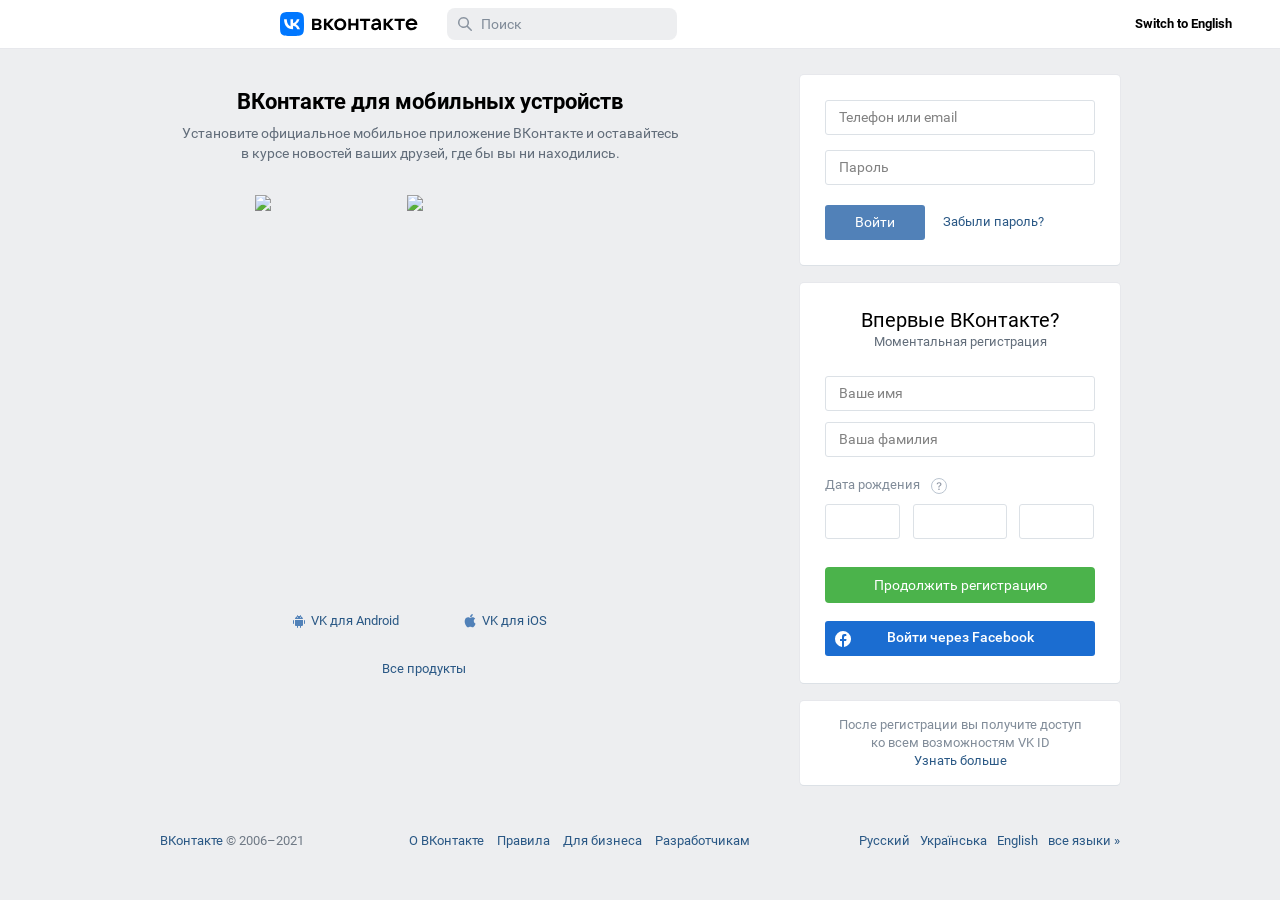
==== index.html @ 4cfe0590 "Add files via upload" ====
<!DOCTYPE html>
<!-- saved from url=(0015)https://vk.com/ -->
<html lang="ru" dir="ltr" class="sl pc rb me mb" style="--scroll-fixed-width:1523px; --layout-width:960px;" m_init="2270459202111240637"><head class="push_notifier_supported"><meta http-equiv="Content-Type" content="text/html; charset=windows-1251">
<meta http-equiv="X-UA-Compatible" content="IE=edge">
<link rel="shortcut icon" href="[data-uri]">




<meta http-equiv="origin-trial" content="AiymFI85w2/[base64]"><meta name="description" content="��������� � ������������� �������� ��� ������� � ������ ������ � ��������������, ������� ��������� ���������� ������� ��������� �������. �� �����, ����� ������, ������������, �������������, ������ � ������� ������ ���������� � ��������.">

<title>����� ���������� | ���������</title>

<noscript><meta http-equiv="refresh" content="0; URL=/badbrowser.php"></noscript>
<script src="./index_files/sdk.js" async="" crossorigin="anonymous"></script><script type="text/javascript" async="" src="./index_files/code.js"></script><script id="facebook-jssdk" src="./index_files/sdk(1).js"></script><script nomodule="">/*nomodule*/(function(){"use strict";function t(){var t=new XMLHttpRequest;t.open("GET","/badbrowser_stat.php?act=nomodule"),t.send()}return t})()({});</script>

<link type="text/css" rel="stylesheet" href="./index_files/common.68e3a355afa0dcecb864.css"><link type="text/css" rel="stylesheet" href="./index_files/base.7ae0afca5fe64dce036f.css"><link type="text/css" rel="stylesheet" href="./index_files/fonts_utf.dcddcf74e9becaf99886.css"><link type="text/css" rel="stylesheet" href="./index_files/fonts_cnt.6fd747edcb66189fd865.css">

<script type="text/javascript">


(function() {
var alertCont;
function trackOldBrowserEvent(event) {
  var xhr = new XMLHttpRequest();
  xhr.open('GET', '/badbrowser_stat.php?act=track&event=' + event);
  xhr.send();
}
function exposeGlobals() {
  window.hideOldBrowser = function() {
    alertCont.remove();
    var date = new Date();
    date.setTime(date.getTime() + (7 * 24 * 60 * 60 * 1000));
    var expiresDate = date.toGMTString();
    var domain = window.locDomain;
    document.cookie = 'remixoldbshown=1; expires=' + expiresDate + '; path=/' + (domain ? '; domain=.' + domain : '') + ';secure';
    trackOldBrowserEvent('hideAlert_atom');
  }
}
function checkOldBrowser() {
  if(!document.body) {
    setTimeout(checkOldBrowser, 100);
    return;
  }
  try {
    if ((false || !('noModule' in HTMLScriptElement.prototype)) && !false) {
      exposeGlobals();
      var alert = '<div class="OldBrowser__container OldBrowser__container--atom" style="width:960px;">  ��� ������� �������. ���������� <a href="https://vk.com/away.php?to=https%3A%2F%2F1l-go.mail.ru%2Fr%2Fadid%2F3245029_2013344%2Fpid%2F102819%2Fpof%2F1%2Ff%2F3%2F%3F_1larg_sub%3D505016%26utm_source%3Dvk%26utm_medium%3Dbanner%26utm_campaign%3DExpVKGameLine_all_all_all_standart%26utm_content%3Datom%26rfr%3D505016&badbrowser=atom&badbrowser_meta=_badbrowser_alert" target="_blank">������� Atom</a>, ����� ������ ��������� ���� ������� � ����������. <a href="https://vk.com/away.php?to=https%3A%2F%2F1l-go.mail.ru%2Fr%2Fadid%2F3245029_2013344%2Fpid%2F102819%2Fpof%2F1%2Ff%2F3%2F%3F_1larg_sub%3D505016%26utm_source%3Dvk%26utm_medium%3Dbanner%26utm_campaign%3DExpVKGameLine_all_all_all_standart%26utm_content%3Datom%26rfr%3D505016&badbrowser=atom&badbrowser_meta=_badbrowser_alert" target="_blank">���������</a>  <span class="OldBrowser__close" aria-label="�������" role="button" onclick="hideOldBrowser();"></span></div>';
      alertCont = document.createElement('div');
      alertCont.className = 'OldBrowser';
      alertCont.id = 'old_browser_wrap';
      alertCont.innerHTML = alert;
      document.body.appendChild(alertCont);
      trackOldBrowserEvent('showAlert_atom');
    }
  } catch(e) {}
}
setTimeout(checkOldBrowser, 0);
})();
var vk = {
  ads_rotate_interval: 120000,
  al: parseInt('3') || 4,
  id: 0,
  sex: 0,
  intnat: '' ? true : false,
  host: 'vk.com',
  loginDomain: 'https://login.vk.com/',
  lang: 0,
  statsMeta: {"platform":"web2","st":false,"time":1637834673,"hash":"ptRPfOdtiSvkbzztDzBRdMFPCHLZ7L2d7wLO9Qud4E4"},
  loaderNavSection: '',
  rtl: parseInt('') || 0,
  version: 6112331,
  stDomains: 0,
  stDomain: 'https://st.vk.com',
  navPostfix: "",
  wsTransport: 'https://stats.vk-portal.net',
  stExcludedMasks: ["loader_nav","lang","sw\/"],
  zero: false,
  contlen: 17779,
  loginscheme: 'https',
  ip_h: 'a8245ac35945662217',
  navPrefix: '/',
  dt: parseInt('0') || 0,
  fs: parseInt('13') || 13,
  ts: 1637834673,
  tz: 10800,
  pd: 0,
  vcost: 7,
  time: [2021, 11, 25, 13, 4, 33],
  sampleUser: -1, spentLastSendTS: new Date().getTime(),
  a11y: 0,
  statusExportHash: '',
  audioAdsConfig: {"_":"_"},
  longViewTestGroup: "every_view",
  cma: 1,
  lpConfig: {
    enabled: 0,
    key: '',
    ts: 0,
    url: '',
    lpstat: 0,
    sseUrl: 'https://papi.vk.com/pushsse/ruim'
  },

  pr_tpl: "<div class=\"pr %cls%\" id=\"%id%\"><div class=\"pr_bt\"><\/div><div class=\"pr_bt\"><\/div><div class=\"pr_bt\"><\/div><\/div>",
  push_hash: '345e40329fbc1d1702',

  audioInlinePlayerTpl: "<div class=\"audio_inline_player _audio_inline_player no_select\">\n  <div class=\"audio_inline_player_right\">\n    <div class=\"audio_inline_player_volume\"><\/div>\n  <\/div>\n  <div class=\"audio_inline_player_left\">\n    <div class=\"audio_inline_player_progress\"><\/div>\n  <\/div>\n<\/div>",

  pe: {"vk_apps_svg_qr":1,"upload.send_upload_stat":1,"push_notifier":1,"notify_new_events_box":1,"mini_apps_web_add_to_favorites":1,"mini_apps_web_add_to_menu":1,"mini_apps_m_web_new_stub_page":1,"cookie_class_samesite":1,"cookie_secure_default_true":1,"stickers_bot_link":1,"apps_fortune_wheel":1,"widgets_xdm_same_origin":1,"stickers_money_transfer_suggestions":1,"web2_story_box_enabled":1,"navigation_timespent":1,"market_item_recommendations_view_log":1,"market_item_others_view_log":1,"web_stats_transport_story_view":1,"registration_item_stat":1,"mvk_lazy_static_reload":1,"mute_mvk_err_peaks":1,"notifications_view_new":1,"ads_market_autopromotion_bookmarks_stats":1,"print_stickers_updated":1,"mini_apps_web_call_api_form_data":1,"web_new_photo_editor":1,"web_new_photo_editor_crop":1,"web_photo_editor_hide_entrypoint":1,"web_stats_try_send":1,"update_private_snippets_by_queue":1,"stickers_catalog_reload_after_buy":1,"web_stats_send_on_events_limit":1,"batchify_web_stats":1,"sentry_js_sanitize_frames":1,"sentry_js_server_errors_integration":1,"sentry_js_handled_errors_integration":1,"sentry_js_known_issues_mvk_integration":1,"mvk_fallback_css":1,"sentry_js_known_issues_web_integration":1,"sentry_js_web_timeouts_forwarding":1,"stickers_web_new_ui":1,"ads_new_reports_web_tgb":1,"ads_autopromotion_web_cashback":1,"ads_autopromotion_web_geo":1,"recognize_mock_turn_off":1,"photo_recognition_web":1,"aliexpress_app_links_with_partner_links":1,"ads_new_reports_web_histories":1,"ads_new_reports_mvk_histories":1,"audio_unauth_preview":1,"audio_unauth_preview_box":1,"ads_easy_promote_goods_new_create_api":1,"unauthorized_media_layer_box":1,"messenger_web_themes_easter_egg":1,"mail_history_unread_counter_observer":1,"pinned_conversations":1,"messenger_empty_pinned_support":1,"force_act_in_get_params":1,"vk_mini_apps_new_web_snippet":1,"market_suggest_search_queries":1,"mail_longpoll_unread_counter":1,"faq_clean_up_extra_spaces":1,"nospam_use_new_conditions_editor":1,"inline_attaches_icons":1,"mvk_quick_search_canceled_requests":1,"apps_games_catalog_my_games_cloud":1,"mvk_new_avatar_crop":1,"mail_new_conversation_stickers_hint":1,"apps_vk_pay_id_new_for_market_payments":1,"test_folder_masks":1,"simplified_start_conversation":1,"mt_log_disable":1,"microlandings_marketing_blocks":1,"js_errors_no_write_uncaught_errors":1,"fav_dialog_with_yourself":1,"vk_bridge_support_vkwebappshownativeads":1,"market_orders_carts":1,"market_albums_version_2":1,"market_albums_version_2_dnd":1,"mail_business_notify":1,"messages_new_empty_dialog_screen":1,"me_new_ads_module_detect":1,"similar_groups_after_unsubscribe":1,"video_search_live_filter":1,"market_albums_autopromotion_modal":1,"market_related_items":1,"empty_tab_history_check":1,"new_logo_2021":1,"birthday_logo_2021":1,"mvk_redirect_to_app_without_target_url":1},
  ex: [],
  countryISO: 'RU',
  apiConfigDomains: {
    domain: 'vk.com',
    apiDomain: 'api.vk.com',
    loginDomain: 'login.vk.com',
    connectDomain: 'id.vk.com',
  },
  messenger: {
    topMessengerResetTimeout: 1500
  },

  isCallsDevEnv: '' ? true : false,
};;vk.rv="109421";;if (!window.constants) { window.constants = {Groups: {
  GROUPS_ADMIN_LEVEL_USER: 0,
  GROUPS_ADMIN_LEVEL_MODERATOR: 1,
  GROUPS_ADMIN_LEVEL_EDITOR: 2,
  GROUPS_ADMIN_LEVEL_ADMINISTRATOR: 3,
  GROUPS_ADMIN_LEVEL_HOST: 4,
  GROUPS_ADMIN_LEVEL_EVENT_CREATOR: 5,
  GROUPS_ADMIN_LEVEL_CREATOR: 6,
  GROUPS_ADMIN_PSEUDO_LEVEL_ADVERTISER: 100
}}; };

window.locDomain = vk.host.match(/[a-zA-Z]+\.[a-zA-Z]+\.?$/)[0];
var _ua = navigator.userAgent.toLowerCase();
if (/opera/i.test(_ua) || !/msie 6/i.test(_ua) || document.domain != locDomain) document.domain = locDomain;
var ___htest = (location.toString().match(/#(.*)/) || {})[1] || '', ___to;
___htest = ___htest.split('#').pop();
if (vk.al != 1 && ___htest.length && ___htest.substr(0, 1) == vk.navPrefix) {
  if (vk.al != 3 || vk.navPrefix != '!') {
    ___to = ___htest.replace(/^(\/|!)/, '');
    if (___to.match(/^([^\?]*\.php|login|mobile|away)([^a-z0-9\.]|$)/)) ___to = '';
    location.replace(location.protocol + '//' + location.host + '/' + ___to);
  }
}

var StaticFiles = {
  'dist/web/common_web.js' : {v: '272'},
  'al/common.68e3a355afa0dcecb864.css':{v:''},'common.css':{v:1},'al/base.7ae0afca5fe64dce036f.css':{v:''},'base.css':{v:1},'al/fonts_utf.dcddcf74e9becaf99886.css':{v:''},'fonts_utf.css':{v:1},'al/fonts_cnt.6fd747edcb66189fd865.css':{v:''},'fonts_cnt.css':{v:1}
  ,'dist/lottie.0d00dec83819c66cab03.js':{v:'f1dcb5ebe8af8d670f3c'},'dist/audioplayer.7f670e45ce060e65047e.js':{v:'7a0a77ab148a845ace2a'},'dist/common.7e807df56748fbcfbf6c.js':{v:'85ae884dad4bd265ce14'},'dist/web/common_web.ab445a84fbd3caa566e6.js':{v:'05e2150ad37effa72152e78da0323966'},'lang0_0.js': {v: 27297244},'al/index.4be77834f4a27cf52ca1.css':{v:''},'index.css':{v:1},'dist/web/index.21394a67faa3f19ff244.js':{v:'26d0f1a07ab7a61b2cae0ef96c7698f2'},'dist/web/index.js':{v:1},'al/login.e9cc495cb25f64e5d11d.css':{v:''},'login.css':{v:1},'dist/web/language.157da66ca35c4d06a7d8.js':{v:'49ccc6935c711c20c96a0f867e909471'},'dist/web/language.js':{v:1},'dist/web/join.5fbb77562bc1e6155a8c.js':{v:'57fe968a15eb5f0bb667beb3a079d22a'},'dist/web/join.js':{v:1},'al/join.487f4d044fd6b0dce8f8.css':{v:''},'join.css':{v:1},'ui_controls.js':{v:189},'ui_controls.2399150e4b91696217fa.css':{v:''},'ui_controls.css':{v:1},'dist/web/raven_logger.f400a3a81b87258efa67.js':{v:'eead6b61ebd6dda0bb4ed5144c23eb7d'},'dist/web/raven_logger.js':{v:1},'dist/web/sentry.0879cef1e1b154a2be25.js':{v:'b2e7fa1dd90faafa86b59f84406468ab'},'dist/web/sentry.js':{v:1},'dist/web/css_types.274f4a32a7bb50b0117b.js':{v:'85ea0284bf7291cca2bf'},'dist/web/css_types.js':{v:1},'dist/web/unauthorized.18411c4e39fc2bc14059.js':{v:'d54a21d8646d00d647ef379c11cf025a'},'dist/web/unauthorized.js':{v:1},'dist/web/jobs_devtools_notification.0c5d14cd5b700e545442.js':{v:'b358757dd704ba5ca40f69fa123162f4'},'dist/web/jobs_devtools_notification.js':{v:1},'dist/web/page_layout.c8caeba0690a3526774d.js':{v:'440c620eb46a5132ef74ac02383bbe89'},'dist/web/page_layout.js':{v:1},'dist/web/ui_common.4f017a964ca17f03c2c5.js':{v:'70365e619868345b9e4d30768b8a3d3c'},'ui_common.js':{v:1},'al/ui_common.c96c93c36117abacb3db.css':{v:''},'ui_common.css':{v:1},'dist/web/likes.761e9d195978ac36c281.js':{v:'1d195b25cc7382b0a7224e8127d29a18'},'dist/web/likes.js':{v:1}
}
var abp;
</script>

<script type="text/javascript" src="./index_files/loader_nav21596110172_0.js"></script><script type="text/javascript" src="./index_files/lottie.0d00dec83819c66cab03.js"></script><script type="text/javascript" src="./index_files/audioplayer.7f670e45ce060e65047e.js"></script><script type="text/javascript" src="./index_files/common.7e807df56748fbcfbf6c.js"></script><script type="text/javascript" src="./index_files/common_web.ab445a84fbd3caa566e6.js"></script><script type="text/javascript" src="./index_files/lang0_0.js"></script><script type="text/javascript" src="./index_files/px.js"></script><script type="text/javascript" src="./index_files/px(1).js"></script><link rel="alternate" media="only screen and (max-width: 640px)" href="https://m.vk.com/"><link rel="alternate" href="android-app://com.vkontakte.android/vkontakte/m.vk.com/"><meta name="msApplication-ID" content="C6965DD5.VK"><meta name="msApplication-PackageFamilyName" content="C6965DD5.VK_v422avzh127ra"><link type="text/css" rel="stylesheet" href="./index_files/index.4be77834f4a27cf52ca1.css"><script type="text/javascript" src="./index_files/index.21394a67faa3f19ff244.js"></script><link type="text/css" rel="stylesheet" href="./index_files/login.e9cc495cb25f64e5d11d.css"><script type="text/javascript" src="./index_files/language.157da66ca35c4d06a7d8.js"></script><script type="text/javascript" src="./index_files/join.5fbb77562bc1e6155a8c.js"></script><link type="text/css" rel="stylesheet" href="./index_files/join.487f4d044fd6b0dce8f8.css"><script type="text/javascript" src="./index_files/ui_controls.js"></script><link type="text/css" rel="stylesheet" href="./index_files/ui_controls.2399150e4b91696217fa.css"><script type="text/javascript" src="./index_files/raven_logger.f400a3a81b87258efa67.js"></script><script type="text/javascript" src="./index_files/sentry.0879cef1e1b154a2be25.js"></script><script type="text/javascript" src="./index_files/css_types.274f4a32a7bb50b0117b.js"></script><script type="text/javascript" src="./index_files/unauthorized.18411c4e39fc2bc14059.js"></script><script type="text/javascript" src="./index_files/jobs_devtools_notification.0c5d14cd5b700e545442.js"></script><script type="text/javascript" src="./index_files/page_layout.c8caeba0690a3526774d.js"></script><script type="text/javascript" src="./index_files/ui_common.4f017a964ca17f03c2c5.js"></script><link type="text/css" rel="stylesheet" href="./index_files/ui_common.c96c93c36117abacb3db.css"><script type="text/javascript" src="./index_files/likes.761e9d195978ac36c281.js"></script>


<script src="./index_files/tooltips.93626fd77c73dbb4de23.js"></script><link rel="stylesheet" type="text/css" href="./index_files/tooltips.4965154f92ff08285e0e.css"><style id="savefrom-styles" class="sf-audio">.savefrom_vk_download.sf-audio-btn{background:url([data-uri]) center no-repeat !important;opacity:0.4}</style><style>div > .sf-dl-current-photo-btn{display:none;border:1px solid #F8F8F8;width:20px;height:20px;padding:0;position:absolute;background:url([data-uri]) center no-repeat #F8F8F8;background-size:12px;top:20px;left:30px;z-index:10;cursor:pointer}div > .sf-dl-current-photo-btn.sf-style-black{border:0;background:url([data-uri]) center no-repeat #000;background-size:14px;padding:2px 4px;border-radius:2px;opacity:0.4;transition:opacity 100ms linear}div > .sf-dl-current-photo-btn:hover{background:url([data-uri]) center no-repeat #F8F8F8;background-size:12px;opacity:0.8}div > .sf-dl-current-photo-btn.sf-style-black:hover{background:url([data-uri]) center no-repeat #000;background-size:14px}div > .sf-dl-current-photo-btn:active{outline:0;box-shadow:inset 0 3px 5px rgba(0, 0, 0, 0.125)}div:hover > .sf-dl-current-photo-btn{display:block}</style><style type="text/css" data-fbcssmodules="css:fb.css.base css:fb.css.dialog css:fb.css.iframewidget css:fb.css.customer_chat_plugin_iframe">.fb_hidden{position:absolute;top:-10000px;z-index:10001}.fb_reposition{overflow:hidden;position:relative}.fb_invisible{display:none}.fb_reset{background:none;border:0;border-spacing:0;color:#000;cursor:auto;direction:ltr;font-family:"lucida grande", tahoma, verdana, arial, sans-serif;font-size:11px;font-style:normal;font-variant:normal;font-weight:normal;letter-spacing:normal;line-height:1;margin:0;overflow:visible;padding:0;text-align:left;text-decoration:none;text-indent:0;text-shadow:none;text-transform:none;visibility:visible;white-space:normal;word-spacing:normal}.fb_reset>div{overflow:hidden}@keyframes fb_transform{from{opacity:0;transform:scale(.95)}to{opacity:1;transform:scale(1)}}.fb_animate{animation:fb_transform .3s forwards}
.fb_dialog{background:rgba(82, 82, 82, .7);position:absolute;top:-10000px;z-index:10001}.fb_dialog_advanced{border-radius:8px;padding:10px}.fb_dialog_content{background:#fff;color:#373737}.fb_dialog_close_icon{background:url(https://static.xx.fbcdn.net/rsrc.php/v3/yq/r/IE9JII6Z1Ys.png) no-repeat scroll 0 0 transparent;cursor:pointer;display:block;height:15px;position:absolute;right:18px;top:17px;width:15px}.fb_dialog_mobile .fb_dialog_close_icon{left:5px;right:auto;top:5px}.fb_dialog_padding{background-color:transparent;position:absolute;width:1px;z-index:-1}.fb_dialog_close_icon:hover{background:url(https://static.xx.fbcdn.net/rsrc.php/v3/yq/r/IE9JII6Z1Ys.png) no-repeat scroll 0 -15px transparent}.fb_dialog_close_icon:active{background:url(https://static.xx.fbcdn.net/rsrc.php/v3/yq/r/IE9JII6Z1Ys.png) no-repeat scroll 0 -30px transparent}.fb_dialog_iframe{line-height:0}.fb_dialog_content .dialog_title{background:#6d84b4;border:1px solid #365899;color:#fff;font-size:14px;font-weight:bold;margin:0}.fb_dialog_content .dialog_title>span{background:url(https://static.xx.fbcdn.net/rsrc.php/v3/yd/r/Cou7n-nqK52.gif) no-repeat 5px 50%;float:left;padding:5px 0 7px 26px}body.fb_hidden{height:100%;left:0;margin:0;overflow:visible;position:absolute;top:-10000px;transform:none;width:100%}.fb_dialog.fb_dialog_mobile.loading{background:url(https://static.xx.fbcdn.net/rsrc.php/v3/ya/r/3rhSv5V8j3o.gif) white no-repeat 50% 50%;min-height:100%;min-width:100%;overflow:hidden;position:absolute;top:0;z-index:10001}.fb_dialog.fb_dialog_mobile.loading.centered{background:none;height:auto;min-height:initial;min-width:initial;width:auto}.fb_dialog.fb_dialog_mobile.loading.centered #fb_dialog_loader_spinner{width:100%}.fb_dialog.fb_dialog_mobile.loading.centered .fb_dialog_content{background:none}.loading.centered #fb_dialog_loader_close{clear:both;color:#fff;display:block;font-size:18px;padding-top:20px}#fb-root #fb_dialog_ipad_overlay{background:rgba(0, 0, 0, .4);bottom:0;left:0;min-height:100%;position:absolute;right:0;top:0;width:100%;z-index:10000}#fb-root #fb_dialog_ipad_overlay.hidden{display:none}.fb_dialog.fb_dialog_mobile.loading iframe{visibility:hidden}.fb_dialog_mobile .fb_dialog_iframe{position:sticky;top:0}.fb_dialog_content .dialog_header{background:linear-gradient(from(#738aba), to(#2c4987));border-bottom:1px solid;border-color:#043b87;box-shadow:white 0 1px 1px -1px inset;color:#fff;font:bold 14px Helvetica, sans-serif;text-overflow:ellipsis;text-shadow:rgba(0, 30, 84, .296875) 0 -1px 0;vertical-align:middle;white-space:nowrap}.fb_dialog_content .dialog_header table{height:43px;width:100%}.fb_dialog_content .dialog_header td.header_left{font-size:12px;padding-left:5px;vertical-align:middle;width:60px}.fb_dialog_content .dialog_header td.header_right{font-size:12px;padding-right:5px;vertical-align:middle;width:60px}.fb_dialog_content .touchable_button{background:linear-gradient(from(#4267B2), to(#2a4887));background-clip:padding-box;border:1px solid #29487d;border-radius:3px;display:inline-block;line-height:18px;margin-top:3px;max-width:85px;padding:4px 12px;position:relative}.fb_dialog_content .dialog_header .touchable_button input{background:none;border:none;color:#fff;font:bold 12px Helvetica, sans-serif;margin:2px -12px;padding:2px 6px 3px 6px;text-shadow:rgba(0, 30, 84, .296875) 0 -1px 0}.fb_dialog_content .dialog_header .header_center{color:#fff;font-size:16px;font-weight:bold;line-height:18px;text-align:center;vertical-align:middle}.fb_dialog_content .dialog_content{background:url(https://static.xx.fbcdn.net/rsrc.php/v3/y9/r/jKEcVPZFk-2.gif) no-repeat 50% 50%;border:1px solid #4a4a4a;border-bottom:0;border-top:0;height:150px}.fb_dialog_content .dialog_footer{background:#f5f6f7;border:1px solid #4a4a4a;border-top-color:#ccc;height:40px}#fb_dialog_loader_close{float:left}.fb_dialog.fb_dialog_mobile .fb_dialog_close_icon{visibility:hidden}#fb_dialog_loader_spinner{animation:rotateSpinner 1.2s linear infinite;background-color:transparent;background-image:url(https://static.xx.fbcdn.net/rsrc.php/v3/yD/r/t-wz8gw1xG1.png);background-position:50% 50%;background-repeat:no-repeat;height:24px;width:24px}@keyframes rotateSpinner{0%{transform:rotate(0deg)}100%{transform:rotate(360deg)}}
.fb_iframe_widget{display:inline-block;position:relative}.fb_iframe_widget span{display:inline-block;position:relative;text-align:justify}.fb_iframe_widget iframe{position:absolute}.fb_iframe_widget_fluid_desktop,.fb_iframe_widget_fluid_desktop span,.fb_iframe_widget_fluid_desktop iframe{max-width:100%}.fb_iframe_widget_fluid_desktop iframe{min-width:220px;position:relative}.fb_iframe_widget_lift{z-index:1}.fb_iframe_widget_fluid{display:inline}.fb_iframe_widget_fluid span{width:100%}
.fb_mpn_mobile_landing_page_slide_out{animation-duration:200ms;animation-name:fb_mpn_landing_page_slide_out;transition-timing-function:ease-in}.fb_mpn_mobile_landing_page_slide_out_from_left{animation-duration:200ms;animation-name:fb_mpn_landing_page_slide_out_from_left;transition-timing-function:ease-in}.fb_mpn_mobile_landing_page_slide_up{animation-duration:500ms;animation-name:fb_mpn_landing_page_slide_up;transition-timing-function:ease-in}.fb_mpn_mobile_bounce_in{animation-duration:300ms;animation-name:fb_mpn_bounce_in;transition-timing-function:ease-in}.fb_mpn_mobile_bounce_out{animation-duration:300ms;animation-name:fb_mpn_bounce_out;transition-timing-function:ease-in}.fb_mpn_mobile_bounce_out_v2{animation-duration:300ms;animation-name:fb_mpn_fade_out;transition-timing-function:ease-in}.fb_customer_chat_bounce_in_v2{animation-duration:300ms;animation-name:fb_bounce_in_v2;transition-timing-function:ease-in}.fb_customer_chat_bounce_in_from_left{animation-duration:300ms;animation-name:fb_bounce_in_from_left;transition-timing-function:ease-in}.fb_customer_chat_bounce_out_v2{animation-duration:300ms;animation-name:fb_bounce_out_v2;transition-timing-function:ease-in}.fb_customer_chat_bounce_out_from_left{animation-duration:300ms;animation-name:fb_bounce_out_from_left;transition-timing-function:ease-in}.fb_invisible_flow{display:inherit;height:0;overflow-x:hidden;width:0}@keyframes fb_mpn_landing_page_slide_out{0%{margin:0 12px;width:100% - 24px}60%{border-radius:18px}100%{border-radius:50%;margin:0 24px;width:60px}}@keyframes fb_mpn_landing_page_slide_out_from_left{0%{left:12px;width:100% - 24px}60%{border-radius:18px}100%{border-radius:50%;left:12px;width:60px}}@keyframes fb_mpn_landing_page_slide_up{0%{bottom:0;opacity:0}100%{bottom:24px;opacity:1}}@keyframes fb_mpn_bounce_in{0%{opacity:.5;top:100%}100%{opacity:1;top:0}}@keyframes fb_mpn_fade_out{0%{bottom:30px;opacity:1}100%{bottom:0;opacity:0}}@keyframes fb_mpn_bounce_out{0%{opacity:1;top:0}100%{opacity:.5;top:100%}}@keyframes fb_bounce_in_v2{0%{opacity:0;transform:scale(0, 0);transform-origin:bottom right}50%{transform:scale(1.03, 1.03);transform-origin:bottom right}100%{opacity:1;transform:scale(1, 1);transform-origin:bottom right}}@keyframes fb_bounce_in_from_left{0%{opacity:0;transform:scale(0, 0);transform-origin:bottom left}50%{transform:scale(1.03, 1.03);transform-origin:bottom left}100%{opacity:1;transform:scale(1, 1);transform-origin:bottom left}}@keyframes fb_bounce_out_v2{0%{opacity:1;transform:scale(1, 1);transform-origin:bottom right}100%{opacity:0;transform:scale(0, 0);transform-origin:bottom right}}@keyframes fb_bounce_out_from_left{0%{opacity:1;transform:scale(1, 1);transform-origin:bottom left}100%{opacity:0;transform:scale(0, 0);transform-origin:bottom left}}@keyframes slideInFromBottom{0%{opacity:.1;transform:translateY(100%)}100%{opacity:1;transform:translateY(0)}}@keyframes slideInFromBottomDelay{0%{opacity:0;transform:translateY(100%)}97%{opacity:0;transform:translateY(100%)}100%{opacity:1;transform:translateY(0)}}</style></head><style></style><style></style><div class="cp_bg"><f><div class="cp_fg"></div><div></div></f></div><div id="cpcw"><canvas></canvas></div>

<body onresize="onBodyResize()" class="index_page anonym  new_header_design " data-useragent="yabrowser chrome">
  <div style="display: block;" id="a11y_mvk_proposal" aria-label="��������� ��� ����������� ������ ����� �������� � ��������� ������ ���������. ������� � ��������� ������" role="link" class="visually-hidden"></div>
  <div id="system_msg" class="fixed"></div>
  <div id="utils"></div>

  <div id="layer_bg" class="fixed" style="height: 750px;"></div><div id="layer_wrap" class="scroll_fix_wrap fixed layer_wrap" style="width: 1536px; height: 750px;"><div id="layer" style="width: 1523px;"></div></div>
  <div id="box_layer_bg" class="fixed" style="height: 750px;"></div><div id="box_layer_wrap" class="scroll_fix_wrap fixed" style="width: 1536px; height: 750px;"><div id="box_layer" style="width: 1523px;"><div id="box_loader"><div class="pr pr_baw pr_medium" id="box_loader_pr"><div class="pr_bt"></div><div class="pr_bt"></div><div class="pr_bt"></div></div><div class="back"></div></div></div></div>

  <div id="stl_left" style="width: 265px;"><div id="stl_bg"><nobr id="stl_text">������</nobr></div></div><div id="stl_side" style="left: 266px; width: 10.5px; top: 48px; height: 702px;"></div>

  <script type="text/javascript">window.domStarted && domStarted();</script>

  <div class="scroll_fix_wrap _page_wrap" id="page_wrap"><style>
:root {
  --layout-width: 960px;
}
</style>
<div><div class="scroll_fix" style="width: 1523px;">
  
  <div id="page_header_cont" class="page_header_cont">
    <div id="page_header_wrap" class="page_header_wrap" style="width: 1523px;">
      <a class="top_back_link" href="https://vk.com/" id="top_back_link" onclick="if (nav.go(this, event, {back: true}) === false) { showBackLink(); return false; }" style="max-width: 1488px;"></a>
      <header id="page_header" class="p_head p_head_l0">
        
        <ul id="top_nav" class="HeaderNav">
  <li class="HeaderNav__item HeaderNav__item--logo">
    <a class="TopHomeLink" href="https://vk.com/" aria-label="�� �������" accesskey="1">
      <svg width="138" height="24" fill="none" xmlns="http://www.w3.org/2000/svg"><path d="M41.72 14.89c0 1.82-1.7 3.14-4.09 3.14h-5.59V6.73h5.4c2.33 0 3.96 1.25 3.96 3 0 1.2-.62 1.96-1.57 2.4a2.93 2.93 0 011.89 2.76zm-7.23-6.1v2.46h2.9c.87 0 1.44-.5 1.44-1.2 0-.69-.63-1.25-1.45-1.25H34.5zm3.14 7.17c.95 0 1.64-.57 1.64-1.38s-.63-1.39-1.64-1.39H34.5v2.77h3.14zm13.32 2l-3.9-4.45h-.62v4.46h-2.51V6.72h2.5v4.34h.64l3.77-4.34h2.95l-4.71 5.4 5.15 5.85h-3.27zm3.27-5.58c0-3.4 2.51-5.85 6.03-5.85 3.52 0 6.03 2.45 6.03 5.85s-2.51 5.84-6.03 5.84c-3.52 0-6.03-2.45-6.03-5.84zm9.42 0c0-2.14-1.38-3.58-3.39-3.58-2 0-3.4 1.44-3.4 3.58s1.4 3.58 3.4 3.58 3.4-1.45 3.4-3.58zM75.9 6.72h2.52v11.25H75.9v-4.52h-5.03v4.52h-2.51V6.72h2.51v4.46h5.03V6.72zm7.92 11.25V8.98h-3.9V6.72h10.25v2.26h-3.9v8.99h-2.45zm17.15-6.28v6.28h-1.82l-.5-1.76a4.14 4.14 0 01-3.58 2.01c-2.26 0-3.9-1.5-3.9-3.58s1.64-3.52 4.97-3.52h2.45c-.13-1.44-.88-2.45-2.27-2.45A2.5 2.5 0 0094.05 10l-2.26-.38c.57-1.95 2.51-3.08 4.65-3.08 2.76 0 4.52 1.89 4.52 5.16zm-2.45 1.38H96.2c-1.89 0-2.52.63-2.52 1.44 0 .95.76 1.57 2.01 1.57 1.64 0 2.83-1.19 2.83-3.01zm12.13 4.9l-3.9-4.46h-.62v4.46h-2.52V6.72h2.51v4.34h.63l3.77-4.34h2.96l-4.72 5.4 5.16 5.85h-3.27zm7.79 0V8.98h-3.9V6.72h10.25v2.26h-3.9v8.99h-2.45zm18.91-4.9h-9.05c.26 1.76 1.51 2.89 3.4 2.89a3.4 3.4 0 002.89-1.38l2.32.37c-.82 2.14-3.02 3.27-5.4 3.27-3.4 0-5.85-2.45-5.85-5.84s2.45-5.85 5.85-5.85c3.39 0 5.84 2.45 5.84 5.72.06.32 0 .57 0 .82zm-8.86-1.95h6.22a3.24 3.24 0 00-3.14-2.39c-1.5-.06-2.7.95-3.08 2.4z" fill="currentColor"></path><path d="M0 11.52c0-5.43 0-8.15 1.69-9.83C3.37 0 6.09 0 11.52 0h.96c5.43 0 8.15 0 9.83 1.69C24 3.37 24 6.09 24 11.52v.96c0 5.43 0 8.15-1.69 9.83C20.63 24 17.91 24 12.48 24h-.96c-5.43 0-8.15 0-9.83-1.69C0 20.63 0 17.91 0 12.48v-.96z" fill="#07F"></path><path d="M12.77 17.29c-5.47 0-8.59-3.75-8.72-9.99h2.74c.09 4.58 2.11 6.52 3.71 6.92V7.3h2.58v3.95c1.58-.17 3.24-1.97 3.8-3.95h2.58a7.62 7.62 0 01-3.51 4.98 7.9 7.9 0 014.11 5.01h-2.84a4.94 4.94 0 00-4.14-3.57v3.57h-.31z" fill="#fff"></path></svg>
    </a>
    <a href="https://vk.com/video" class="VKVideoLogo" aria-label="�� ������� VK �����" accesskey="1"><svg fill="none" height="24" width="110" xmlns="http://www.w3.org/2000/svg"><clippath id="logo_vk_video_color_with_text_24h__a"><path d="M30 0h80v22.33H30z"></path></clippath><path clip-rule="evenodd" d="M24 12.5c0 5.42 0 8.13-1.68 9.82C20.63 24 17.92 24 12.5 24h-1c-5.42 0-8.13 0-9.82-1.68C0 20.63 0 17.92 0 12.5v-1c0-5.42 0-8.13 1.68-9.82C3.37 0 6.08 0 11.5 0h1c5.42 0 8.13 0 9.82 1.68C24 3.37 24 6.08 24 11.5z" fill="#07f" fill-rule="evenodd"></path><path d="M9.93 0c4.4.02 6.74.17 8.25 1.68 1.68 1.69 1.68 4.4 1.68 9.82v1c0 5.42 0 8.13-1.68 9.82-1.51 1.5-3.86 1.66-8.25 1.68-4.39-.02-6.73-.17-8.25-1.68C0 20.63 0 17.92 0 12.5v-1c0-5.42 0-8.13 1.68-9.82C3.2.17 5.54.02 9.93 0z" fill="#ff2b42"></path><path clip-rule="evenodd" d="M8.04 8.32a.51.51 0 00-.7.39 16.96 16.96 0 00-.3 3.26c0 1.14.1 2.25.32 3.32a.51.51 0 00.7.4 16.42 16.42 0 005.42-3.3.53.53 0 000-.78 16.42 16.42 0 00-5.44-3.3zM4.9 8.23a3 3 0 013.97-2.25 18.9 18.9 0 016.27 3.79 3 3 0 010 4.46 18.9 18.9 0 01-6.25 3.78 3 3 0 01-3.97-2.23 19.44 19.44 0 01-.38-3.81c0-1.28.13-2.53.36-3.74z" fill="#fff" fill-rule="evenodd"></path><g clip-path="url(#logo_vk_video_color_with_text_24h__a)" fill="currentColor"><path d="M34.26 18.06h3L41.64 6h-2.18l-3.52 9.94h-.34L32.21 6H30zm18.63 0l-5.54-6.24L52.46 6h-2.53l-4.28 4.9h-.5V6H43.1v12.06h2.06v-5.17h.51l4.51 5.17zm11.77-6.2a2.66 2.66 0 001.73-2.58C66.39 7.37 64.8 6 62.47 6h-4.7v12.06h5.04c2.35 0 3.94-1.37 3.94-3.37 0-1.4-.79-2.45-2.09-2.82zM59.82 7.8h2.65c1.1 0 1.85.66 1.85 1.66 0 .97-.75 1.64-1.85 1.64h-2.65zm3 8.46h-3V12.9h3c1.07 0 1.82.69 1.82 1.68 0 1-.75 1.7-1.83 1.7zm5.8 1.8h2.79l3.32-6.6H75v6.6h1.88v-8.9H74.1l-3.31 6.6h-.28v-6.6h-1.88zm9.55 2.65h1.97v-2.65h6.4v2.65h1.96v-4.45h-1.54v-7.1h-6.52L80 13.71c-.15 1.61-.63 2.55-1.6 2.55h-.23zm3-4.45c.47-.46.68-1.25.81-2.58l.28-2.72h2.73v5.3zm17.25-2.75a4.43 4.43 0 00-4.62-4.52 4.45 4.45 0 00-4.61 4.62 4.45 4.45 0 004.62 4.62c1.84 0 3.59-.87 4.25-2.57l-1.84-.3a2.7 2.7 0 01-2.3 1.07c-1.5 0-2.5-.92-2.68-2.29h7.15c.02-.19.03-.4.03-.63zm-4.62-2.8c1.24 0 2.16.78 2.49 1.9h-4.93a2.49 2.49 0 012.45-1.9zm10.4 7.52c2.78 0 4.75-1.92 4.75-4.62S106.98 9 104.2 9c-2.79 0-4.76 1.92-4.76 4.62s1.97 4.62 4.76 4.62zm0-1.8c-1.61 0-2.7-1.14-2.7-2.82 0-1.67 1.09-2.82 2.7-2.82 1.6 0 2.7 1.15 2.7 2.82 0 1.68-1.1 2.82-2.7 2.82z"></path></g></svg></a>
  </li>
  <li class="HeaderNav__item HeaderNav__item--gap"><div id="ts_wrap" class="TopSearch" onmouseover="TopSearch.initFriendsList();">
  <form autocomplete="off">
    <input type="text" onmousedown="event.cancelBubble = true;" ontouchstart="event.cancelBubble = true;" class="TopSearch__input" id="ts_input" placeholder="�����" aria-label="�����">
  </form>
</div></li>
  <li class="HeaderNav__item HeaderNav__btns"><div id="top_audio_layer_place" class="top_audio_layer_place"></div></li>
  <li class="HeaderNav__item HeaderNav__item--player"></li>
  <li class="HeaderNav__item"><a class="top_nav_link" href="https://vk.com/" id="top_switch_lang" style="" onclick="Language.changeLang(this, 3, &#39;c5bb76869aa48dcb4c&#39;); return false;">
  Switch to English
</a><a class="top_nav_link" href="https://vk.com/join" id="top_reg_link" style="display: none" onclick="return !showBox(&#39;join.php&#39;, {act: &#39;box&#39;, from: nav.strLoc}, {}, event)">
  �����������
</a></li>
</ul>
<div id="ts_cont_wrap" class="ts_cont_wrap" ontouchstart="event.cancelBubble = true;" onmousedown="event.cancelBubble = true;"></div>
      </header>
    </div>
  </div>

  <div id="page_layout">
    <div id="side_bar" class="side_bar fl_l sticky_top_force" style="display: none; top: 0px;">
      <div id="side_bar_inner" class="side_bar_inner">
        <div id="quick_login" class="quick_login">
  <div><iframe class="upload_frame" id="quick_login_frame" name="quick_login_frame" src="./index_files/saved_resource.html"></iframe></div><form method="POST" name="login" id="quick_login_form" action="https://login.vk.com/?act=login" target="quick_login_frame">
    <input type="hidden" name="act" value="login">
    <input type="hidden" name="role" value="al_frame">
    <input type="hidden" name="expire" id="quick_expire_input" value="">
    <input type="hidden" name="to" id="quick_login_to" value="aW5kZXgucGhw">
    <input type="hidden" name="recaptcha" id="quick_recaptcha" value="">
    <input type="hidden" name="captcha_sid" id="quick_captcha_sid" value="">
    <input type="hidden" name="captcha_key" id="quick_captcha_key" value="">
    <input type="hidden" name="_origin" value="https://vk.com">
    <input type="hidden" name="ip_h" value="a8245ac35945662217">
    <input type="hidden" name="lg_h" value="">
    <input type="hidden" name="lg_domain_h" value="8b141ffdd6962383de">
    <input type="hidden" name="ul" id="quick_login_ul" value="">
    <div class="label">������� ��� email</div>
    <div class="labeled"><input type="text" name="email" class="dark" id="quick_email" value=""></div>
    <div class="label">������</div>
    <div class="labeled"><input type="password" name="pass" class="dark" id="quick_pass" onkeyup="toggle(&#39;quick_expire&#39;, !!this.value);toggle(&#39;quick_forgot&#39;, !this.value)"></div>
    <input type="submit" class="submit">
  </form>
  <button class="quick_login_button flat_button button_wide" id="quick_login_button">�����</button>
  <button class="quick_reg_button flat_button button_wide" id="quick_reg_button" style="display: none" onclick="top.showBox(&#39;join.php&#39;, {act: &#39;box&#39;, from: nav.strLoc})">�����������</button>
  <div class="clear forgot"><div class="checkbox" id="quick_expire" onclick="checkbox(this);ge(&#39;quick_expire_input&#39;).value=isChecked(this)?1:&#39;&#39;;" role="checkbox" aria-checked="false" tabindex="0">����� ���������</div><a id="quick_forgot" class="quick_forgot" href="https://vk.com/restore" target="_top">������ ������?</a></div>
</div>
      </div>
    </div>

    <div id="page_body" class="fl_r " style="width: 960px;">
      
      <div id="wrap_between"></div>
      <div id="wrap3"><div id="wrap2">
  <div id="wrap1">
    <div id="content"><div class="IndexPageContent">
<div class="IndexPageContent__content">
<div class="LoginMobilePromo clear_fix">
  <div class="login_mobile_apps">
    <div class="login_mobile_header">��������� ��� ��������� ���������</div>
    <div class="login_mobile_info">���������� ����������� ��������� ���������� ��������� � ����������� �&nbsp;����� �������� ����� ������, ��� �� �� �� ����������.</div>
    

    <div class="LoginMobilePromo__devices">
      <a class="LoginMobilePromoDevice LoginMobilePromoDevice--android" target="_blank" href="https://play.google.com/store/apps/details?id=com.vkontakte.android">
        <img class="LoginMobilePromoDevice__img" src="./index_files/CP23n993AyY.png" srcset="https://sun2.megafon-irkutsk.userapi.com/aS-mwyJ1zs_AXbaKWFwCScf5WAosUQbHpDYEbQ/CP23n993AyY.png 1x, https://sun2.megafon-irkutsk.userapi.com/j-X7xBluz9wq4Yy7Hiutsgq5mMc_1W7GSs6vXQ/QxYo5rmc81s.png 2x" alt="VK ��� Android">
        <span class="LoginMobilePromoDevice__button flat_button secondary button_light">VK ��� Android</span>
      </a>
      <a class="LoginMobilePromoDevice LoginMobilePromoDevice--ios" target="_blank" href="https://itunes.apple.com/ru/app/id564177498">
        <img class="LoginMobilePromoDevice__img" src="./index_files/hciP6yRUk08.png" srcset="https://sun1.megafon-irkutsk.userapi.com/znUVrn03HYl3Iw0O_m-N5ht2kMtmcFb8I3HBiQ/hciP6yRUk08.png 1x, https://sun1.megafon-irkutsk.userapi.com/Zbis5k3gPA0N4XemzV4DtWDVQX7cWdj8sY8gKg/SCxGN1WMcJA.png 2x" alt="VK ��� iOS">
        <span class="LoginMobilePromoDevice__button flat_button secondary button_light">VK ��� iOS</span>
      </a>
    </div>

    <a href="https://vk.com/products" class="login_all_products_button">��� ��������</a>
  </div>
  <a onclick="curBox().hide()" id="login_mobile_close" class="login_mobile_close"></a>

  <div class="login_about_mobile">
    ��� ������� � ������� ��������� ������ ����� ��������� ���������� ������ � ����� �������� �������� �����: <a target="_blank" href="https://m.vk.com/">m.vk.com</a>
  </div>
</div>
</div>
<div id="index_rcolumn" class="index_rcolumn">
  <div id="index_login" class="page_block index_login">
    <form method="post" name="login" id="index_login_form" action="login.php">
      <input type="hidden" name="act" id="act" value="login">
      <input type="hidden" name="role" value="al_frame">
      <input type="hidden" name="expire" id="index_expire_input" value="">
      <input type="hidden" name="_origin" value="https://vk.com">
      <input type="hidden" name="ip_h" value="a8245ac35945662217">
      <input type="hidden" name="lg_h" value="">
      <input type="hidden" name="lg_domain_h" value="8b141ffdd6962383de">
      <input type="text" class="big_text" name="email" id="index_email" value="" placeholder="������� ��� email">
      <input type="password" class="big_text" name="pass" id="index_pass" value="" placeholder="������" onkeyup="toggle(&#39;index_expire&#39;, !!this.value);toggle(&#39;index_forgot&#39;, !this.value)">
      <button id="index_login_button" class="index_login_button flat_button button_big_text">�����</button>
      <div class="forgot">
        <div class="checkbox" id="index_expire" onclick="checkbox(this);ge(&#39;index_expire_input&#39;).value=isChecked(this)?1:&#39;&#39;;" role="checkbox" aria-checked="false" tabindex="0">����� ���������</div>
        <a id="index_forgot" class="index_forgot" href="https://vk.com/restore" target="_top">������ ������?</a>
      </div>
    </form>
  </div>

  <div class="page_block">
    <div class="JoinForm">
  <div class="JoinForm__in">
    <div class="JoinForm__top">
      <div class="JoinForm__header">������� ���������?</div>
      <div class="JoinForm__subheader">������������ �����������</div>
      <div class="JoinForm__text"></div>
    </div>

    <div class="JoinForm__error"></div>

    <div class="JoinForm__form">
      <div class="JoinForm__textInputRow">
        <input type="text" class="JoinForm__textInput big_text" name="first_name" value="" placeholder="���� ���">
      </div>
      <div class="JoinForm__textInputRow">
        <input type="text" class="JoinForm__textInput big_text" name="last_name" value="" placeholder="���� �������">
      </div>

      <div class="JoinForm__birthdate">
        <div class="JoinForm__label">
          ���� ��������
          <span class="hint_icon" data-title="&lt;b&gt;����������� ���� ��������&lt;/b&gt; �������� ������� ����� ����� ���, � ����� ��������� ��� ��� ���������� ���������.&lt;br&gt;�� ������� ������ ��������� ��������� ����� ���� �������� � �������������� �������." onmouseover="showHint(this);"></span>
        </div>

        <div class="JoinForm__birthdateIn">
          <div class="JoinForm__birthdateDay">
            <div id="container1" class="selector_container dropdown_container big big_text limited_height" style="width: 75px;"><table cellspacing="0" cellpadding="0" class="selector_table">       <tbody><tr>         <td class="selector">           <div class="placeholder_wrap1" style="display: none;">             <div class="placeholder_wrap2">               <div class="placeholder_content" aria-hidden="true" style="color: rgb(124, 127, 130);"></div>               <div class="placeholder_cover"></div>             </div>           </div><div class="selected_items_wrap"><div class="scroll_fader_top"></div>            <span class="selected_items"></span>            <div class="scroll_fader_bottom"></div></div>            <input type="text" class="selector_input selected" readonly="true" style="width: 35px;">            <input type="hidden" name="bday" id="bday" value="0" class="resultField">            <input type="hidden" name="bday_custom" id="bday_custom" value="" class="customField">          </td><td id="dropdown1" class="selector_dropdown" role="button" aria-hidden="true" style="width: 26px;">&nbsp;</td>        </tr>     </tbody></table>    <div class="results_container">      <div class="result_list dividing_line" style="display: none; opacity: 1; width: 75px;"><ul id="list_options_container_1"></ul></div>    </div></div>
          </div>
          <div class="JoinForm__birthdateMonth">
            <div id="container2" class="selector_container dropdown_container big big_text limited_height" style="width: 94px;"><table cellspacing="0" cellpadding="0" class="selector_table">       <tbody><tr>         <td class="selector">           <div class="placeholder_wrap1" style="display: none;">             <div class="placeholder_wrap2">               <div class="placeholder_content" aria-hidden="true" style="color: rgb(124, 127, 130);"></div>               <div class="placeholder_cover"></div>             </div>           </div><div class="selected_items_wrap"><div class="scroll_fader_top"></div>            <span class="selected_items"></span>            <div class="scroll_fader_bottom"></div></div>            <input type="text" class="selector_input selected" readonly="true" style="width: 54px;">            <input type="hidden" name="bmonth" id="bmonth" value="0" class="resultField">            <input type="hidden" name="bmonth_custom" id="bmonth_custom" value="" class="customField">          </td><td id="dropdown2" class="selector_dropdown" role="button" aria-hidden="true" style="width: 26px;">&nbsp;</td>        </tr>     </tbody></table>    <div class="results_container">      <div class="result_list dividing_line" style="display: none; opacity: 1; width: 94px;"><ul id="list_options_container_2"></ul></div>    </div></div>
          </div>
          <div class="JoinForm__birthdateYear">
            <div id="container3" class="selector_container dropdown_container big big_text limited_height" style="width: 75px;"><table cellspacing="0" cellpadding="0" class="selector_table">       <tbody><tr>         <td class="selector">           <div class="placeholder_wrap1" style="display: none;">             <div class="placeholder_wrap2">               <div class="placeholder_content" aria-hidden="true" style="color: rgb(124, 127, 130);"></div>               <div class="placeholder_cover"></div>             </div>           </div><div class="selected_items_wrap"><div class="scroll_fader_top"></div>            <span class="selected_items"></span>            <div class="scroll_fader_bottom"></div></div>            <input type="text" class="selector_input selected" readonly="true" style="width: 35px;">            <input type="hidden" name="byear" id="byear" value="0" class="resultField">            <input type="hidden" name="byear_custom" id="byear_custom" value="" class="customField">          </td><td id="dropdown3" class="selector_dropdown" role="button" aria-hidden="true" style="width: 26px;">&nbsp;</td>        </tr>     </tbody></table>    <div class="results_container">      <div class="result_list dividing_line" style="display: none; opacity: 1; width: 75px;"><ul id="list_options_container_3"></ul></div>    </div></div>
          </div>
        </div>
      </div>

      <div class="JoinForm__sex  JoinForm__sex--hidden">
        <div class="JoinForm__label">��� ���</div>

        <div class="JoinForm__sexIn">
          <div class="JoinForm__sexRadio radiobtn" data-sex="1" role="radio" aria-checked="false" tabindex="0">�������</div>
          <div class="JoinForm__sexRadio radiobtn" data-sex="2" role="radio" aria-checked="false" tabindex="-1">�������</div>
        </div>
      </div>

      <button class="FlatButton FlatButton--positive FlatButton--size-l FlatButton--wide JoinForm__submitButton" type="button">
  <span class="FlatButton__in">
    
    <span class="FlatButton__content">
      ���������� �����������
    </span>
    
  </span>
</button>

      <div class="JoinForm__facebookLogin FacebookLogin FacebookLogin--noNative" style="opacity: 1; height: 55px; overflow: hidden; display: block;">
        <div class="FacebookLogin__button fb-login-button fb_iframe_widget" data-use-continue-as="true" data-width="264" data-max-rows="1" data-size="medium" data-button-type="continue_with" data-placeholder="����� ����� Facebook" login_text="" fb-xfbml-state="rendered" fb-iframe-plugin-query="app_id=128749580520227&amp;button_type=continue_with&amp;container_width=270&amp;locale=ru_RU&amp;login_text=&amp;max_rows=1&amp;sdk=joey&amp;size=medium&amp;use_continue_as=true&amp;width=264"><span style="vertical-align: bottom; width: 0px; height: 0px;"><iframe name="f80c4bed2727f8" width="264px" height="1000px" data-testid="fb:login_button Facebook Social Plugin" title="fb:login_button Facebook Social Plugin" frameborder="0" allowtransparency="true" allowfullscreen="true" scrolling="no" allow="encrypted-media" src="./index_files/login_button.html" class="" style="border: none; visibility: visible; width: 0px; height: 0px;"></iframe></span></div>
      </div>
    </div>

    
  </div>
</div>

  </div>

    <div id="vk_connect_registration_faq" class="page_block index_vk_connect_faq">
    ����� ����������� �� �������� ������ ��&nbsp;���� ������������ VK&nbsp;ID
    <br>
    <a href="https://connect.vk.com/promo" target="_blank">
      ������ ������
    </a>
  </div>
</div>
</div>
<div id="index_footer_wrap" class="footer_wrap index_footer_wrap">
  <div class="footer_nav" id="bottom_nav">
  <div class="footer_copy"><a href="https://vk.com/about">���������</a> � 2006�2021</div>
  <div class="footer_links">
    <a class="bnav_a" href="https://vk.com/about">� ���������</a>
    <a class="bnav_a" href="https://vk.com/support?act=home" style="display: none;">������</a>
    <a class="bnav_a" href="https://vk.com/terms">�������</a>
    <a class="bnav_a" href="https://vk.com/biz?utm_source=vk_inside&amp;utm_medium=authorization" target="_blank" style="">��� �������</a>
    
    <a class="bnav_a" href="https://vk.com/dev">�������������</a>
    <a class="bnav_a" href="https://vk.com/jobs" style="display: none;">��������</a>
  </div>
  <div class="footer_lang"><a class="footer_lang_link" onclick="Language.changeLang(this, 0, &#39;c5bb76869aa48dcb4c&#39;)">�������</a><a class="footer_lang_link" onclick="Language.changeLang(this, 1, &#39;c5bb76869aa48dcb4c&#39;)">���������</a><a class="footer_lang_link" onclick="Language.changeLang(this, 3, &#39;c5bb76869aa48dcb4c&#39;)">English</a><a class="footer_lang_link" onclick="if (vk.al) { showBox(&#39;lang.php&#39;, {act: &#39;lang_dialog&#39;, all: 1}, {params: {dark: true, bodyStyle: &#39;padding: 0px&#39;}, noreload: true}); } else { changeLang(1); } return false;">��� ����� �</a></div>
</div>

<div class="footer_bench clear">
  
</div>
</div></div>
  </div>
</div></div>
    </div>

    <div id="footer_wrap" class="footer_wrap fl_r" style="width: 960px;"><div class="footer_nav" id="bottom_nav">
  <div class="footer_copy"><a href="https://vk.com/about">���������</a> � 2006�2021</div>
  <div class="footer_links">
    <a class="bnav_a" href="https://vk.com/about">� ���������</a>
    <a class="bnav_a" href="https://vk.com/support?act=home" style="display: none;">������</a>
    <a class="bnav_a" href="https://vk.com/terms">�������</a>
    <a class="bnav_a" href="https://vk.com/biz?utm_source=vk_inside&amp;utm_medium=authorization" target="_blank" style="">��� �������</a>
    
    <a class="bnav_a" href="https://vk.com/dev">�������������</a>
    <a class="bnav_a" href="https://vk.com/jobs" style="display: none;">��������</a>
  </div>
  <div class="footer_lang"><a class="footer_lang_link" onclick="Language.changeLang(this, 0, &#39;c5bb76869aa48dcb4c&#39;)">�������</a><a class="footer_lang_link" onclick="Language.changeLang(this, 1, &#39;c5bb76869aa48dcb4c&#39;)">���������</a><a class="footer_lang_link" onclick="Language.changeLang(this, 3, &#39;c5bb76869aa48dcb4c&#39;)">English</a><a class="footer_lang_link" onclick="if (vk.al) { showBox(&#39;lang.php&#39;, {act: &#39;lang_dialog&#39;, all: 1}, {params: {dark: true, bodyStyle: &#39;padding: 0px&#39;}, noreload: true}); } else { changeLang(1); } return false;">��� ����� �</a></div>
</div>

<div class="footer_bench clear">
  
</div></div>

    <div class="clear"></div>
  </div>
</div></div><noscript><div style="position:absolute;left:-10000px;">
<img src="//top-fwz1.mail.ru/counter?id=2579437;js=na" style="border:0;" height="1" width="1" />
</div></noscript></div>
  <div class="progress" id="global_prg"></div>

  <script type="text/javascript">
    if (parent && parent != window && (browser.msie || browser.opera || browser.mozilla || browser.chrome || browser.safari || browser.iphone)) {
      document.getElementsByTagName('body')[0].innerHTML = '';
    } else {
      window.domReady && domReady();
      /*al_sScript*/(function(){"use strict";function e(e){var o=e.balance;updateMoney(o),window.initPageLayoutUI(),(browser.iphone||browser.ipad||browser.ipod)&&setStyle(bodyNode,{webkitTextSizeAdjust:"none"})}return e})()({"balance":0});/*al_sLeftGuestNavScript*/(function(){"use strict";function i(i){var o=i.globalWarning,n=i.globalHttpsRequestError,e=ge("quick_login_form"),t=ge("quick_login"),u=ge("quick_email"),r=ge("quick_pass"),w=ge("quick_login_button"),c=w,a=function i(){setTimeout((function(){t.insertBefore(ce("div",{innerHTML:'<iframe class="upload_frame" id="quick_login_frame" name="quick_login_frame"></iframe>'}),e),e.target="quick_login_frame",u.onclick=window.loginByCredential,r.onclick=window.loginByCredential}),1)};window.top&&window.top!=window?window.onload=a:setTimeout(a,0),e.onsubmit=function(){return!!ge("quick_login_frame")&&(val("quick_login_ul")||trim(u.value)?trim(r.value)?(window.lockButton(window.__qfBtn=c),c=w,clearTimeout(window.__qlTimer),window.__qlTimer=setTimeout(window.loginSubmitError,35e3),domFC(domPS(e)).onload=function(){clearTimeout(window.__qlTimer),window.__qlTimer=setTimeout(window.loginSubmitError,3500)},!0):(window.notaBene(r),!1):(window.notaBene(u),!1))},window.loginSubmitError=function(){window.showFastBox(o,n)},window.focusLoginInput=function(){scrollToTop(0),window.notaBene("quick_email")},window.changeQuickRegButton=function(i){window.cur.noquickreg=i,i?hide("top_reg_link","quick_reg_button"):show("top_reg_link","quick_reg_button"),toggle("top_switch_lang",i&&window.langConfig&&3!=window.langConfig.id)},window.submitQuickLoginForm=function(i,o,n){window.setQuickLoginData(i,o,n),n&&n.prg&&(c=n.prg),e.onsubmit()&&e.submit()},window.setQuickLoginData=function(i,o,n){void 0!==i&&(ge("quick_email").value=i),void 0!==o&&(ge("quick_pass").value=o);var t=n&&n.params||{};each(t,(function(i,o){var n=ge("quick_"+i)||ge("quick_login_"+i);n?val(n,t[i]):e.appendChild(ce("input",{type:"hidden",name:i,id:"quick_login_"+i,value:o}))}))},window.loginByCredential=function(){if(!browserFeatures.cmaEnabled||!window.submitQuickLoginForm||window._loginByCredOffered)return!1;window._loginByCredOffered=!0,navigator.credentials.get({password:!0,mediation:"required"}).then((function(i){return!!i&&(window.submitQuickLoginForm(i.id,i.password),!0)})).catch(i=>console.log(i.toString()))},w&&(w.onclick=function(){e.onsubmit()&&e.submit()}),browser.opera_mobile&&show("quick_expire")}return i})()(){"use strict";function t(t){var i;t.hideSupport&&hide("support_link_td","top_support_link"),TopSearch.init()}return t})()({"hideSupport":true});/*al_sShortCurrency*/(function(){"use strict";function r(){window.shortCurrency&&shortCurrency()}return r})()({});/*al_handlePageParams*/(function(){"use strict";function a(a){var n=a.params;window.handlePageParams&&handlePageParams(n)}return a})()({"params":{"id":0,"loc":"","noleftmenu":1,"wrap_page":1,"width":960,"width_dec":0,"width_dec_footer":0,"body_class":"index_page anonym  new_header_design ","to":"aW5kZXgucGhw","counters":[],"pvbig":0,"pvdark":1}});/*al_docClickHandler*/(function(){"use strict";function n(){addEvent(document,"click",window.onDocumentClick)}return n})()({});
addLangKeys({"index_sel_bday":"����","global_apps":"����������","global_friends":"������","global_communities":"����������","head_search_results":"���������� ������","global_chats":"�������","global_show_all_results":"�������� ��� ����������","global_news_search_results":"���������� ������ � ��������","global_emoji_cat_recent":"����� ������������","global_emoji_cat_1":"������","global_emoji_cat_2":"�������� � ��������","global_emoji_cat_3":"����� � ����","global_emoji_cat_4":"��� � �������","global_emoji_cat_5":"����� � ����������","global_emoji_cat_6":"����������� � ���������","global_emoji_cat_7":"��������","global_emoji_cat_8":"�������","global_emoji_cat_9":"�����"}, true);
addLangKeys({"box_cancel":"������","box_close":"�������","box_no":"���","box_yes":"��","calls_actions":"��������","calls_add":"��������","calls_add_participants":"�������� ����������","calls_add_participants_to_call":"���������� � ������","calls_admin_pin_dialog_action":"�������� ��������","calls_admin_pin_dialog_cancel":"�����","calls_admin_pin_dialog_description":"������������� �������� ���� ����� ��� ����. �������� ��������, ����� ������ ��������?","calls_admin_pin_dialog_title":"�������� ��������","calls_already_in_call_error":"��������� ������� ������, ����� �������������� � ������. ","calls_and":"{before} � {after}","calls_app_title":"VK ������","calls_apps_for_all_platform":"���������� �� ��� ������������ �������","calls_back":"�����","calls_busy":"������","calls_busy_error":"������������ ��� �������������. ����������� �����.","calls_button_allow_access":"��������� ������","calls_call_all":"��������� ����","calls_call_by_name_audio_button":"�����������","calls_call_by_name_join_by":"����� �� ������ �����","calls_call_by_name_list_header":"���� ������� � ����������","calls_call_by_name_not_found":"������� � ���������� �� �������","calls_call_by_name_search_placeholder":"�����","calls_call_by_name_select":"�������","calls_call_by_name_selected":"�������","calls_call_by_name_title":"������ �� �����","calls_call_by_name_video_button":"�����������","calls_call_menu_debug":"������� ���� ��� �������","calls_call_menu_enable_media_request":"��������� ���� ���������� �������� �������� ������","calls_call_menu_mute_audio_all":"��������� ����������","calls_call_menu_mute_video_all":"����� � ����� ������ ����������","calls_call_menu_settings":"��������� ����� � �����","calls_call_menu_translation":"���������� ������","calls_call_participants":"��������� ������","calls_call_via_native_app_join":"�������������� ����� ����������","calls_callee_is_offline":"�� � ����","calls_calls_start_lesson_in_browser":"������ ������ ����� �������","calls_calls_troubles_with_app":"�������� �������� � �����������?","calls_cancel":"������","calls_cancel_reject":"�� ���������","calls_cant_remove_background":"�� �� ������ ������� ���&lt;br\/&gt;����, ���� ��� ������������&lt;br\/&gt;� �������� ����","calls_chat":"������� ���","calls_chat_busy_error":"�� �� ������ ������ ������ � ���� ������, ������ ��� � ��� ��� ��� ������.","calls_chat_group_members":"��������� ����������","calls_chat_members":"��������� ������","calls_choose_file":"������� ����","calls_close":"�������","calls_collapse":"��������","calls_create_call_by_link":"������ ������","calls_create_call_by_link_anon":"��������� ����","calls_create_call_by_link_anon_hint":"��������� ����� ������ ���","calls_create_call_by_link_by_name":"������ �� �����","calls_create_call_by_link_copied":"������ �� ������ ����������� � ����� ������","calls_create_call_by_link_description":"����� �� ������� ������, ������ ������������� �����������","calls_create_call_by_link_title":"������ �� ������","calls_current_calls_create_call_by_link":"������� ������ �� ������","calls_delete_background":"������� ����","calls_dialog_assign_admin_role_action_later":"�����","calls_dialog_assign_admin_role_action_primary":"��������� ��������������","calls_dialog_assign_admin_role_description":"�� �������, ��� ������ ���� ����� ���������� ������� {name}?","calls_dialog_assign_admin_role_title":"��������� ��������������","calls_dialog_creator_exit_action":"��������� � ����� �� ������","calls_dialog_creator_exit_select":"�������","calls_dialog_creator_exit_selected":"������","calls_dialog_creator_exit_title":"��������� �������������� ������","calls_dialog_unmute_request_action":"�������� �������� � �����","calls_dialog_unmute_request_audio_and_video_description":"������������� ������ ��� �������� �������� � �����","calls_dialog_unmute_request_audio_and_video_title":"�������� � �����","calls_dialog_unmute_request_audio_description":"������������� ������ ��� �������� ��������","calls_dialog_unmute_request_audio_title":"��������","calls_dialog_unmute_request_mic_action":"��������","calls_dialog_unmute_request_mic_only_action":"�������� ������ ��������","calls_download_and_install_app_for_pc":"����������, �������� � ���������� ������ ��������������","calls_download_app":"������� ����������","calls_download_started":"�������� ��������","calls_downloading_file":"����������� {file}","calls_error":"������","calls_error_cameralock":"�� ������� �������� ������ �������. ��������, ������ ��� ������������ ������� ����������.","calls_error_cant_add_because_of_privacy":"��������� ����������� ���� �� ��������� �������� ����� ������������ � ������","calls_error_disabled_screen_sharing":"������, �� ��������� ������ � ������������ ������. ��������� ������, ����� �������� �����.","calls_error_force_call_finish":"�� ������� ��������� ������ ��� ����.","calls_error_miclock":"�� ������� �������� ������ ����������. ��������, �������� ��� ������������ ������� ����������.","calls_error_no_cam":"��������� ������ � ������.","calls_error_no_cam_and_mic":"��������� ������ � ������ � ���������.","calls_error_no_mic":"��������� ������ � ���������.","calls_error_nomic":"�������� �� ������","calls_error_screenlock":"�� ������� �������� ������ ������� ����������������. ��������, ����� ��� ������������� ������� ����������.","calls_error_screenpermission":"��������� ������ ������� ����������������","calls_error_upload_background_image":"��������� ������ �������� ����.","calls_exit_menu":"��������� ������","calls_feedback_advance_title":"��� ����� �� ���?","calls_feedback_custom_reason_placeholder":"������ ��������","calls_feedback_default_title":"����������, ������� �������� ������","calls_feedback_reason_bad_sound_quality":"������ �������� �����","calls_feedback_reason_bad_video_quality":"������ �������� �����","calls_feedback_reason_did_not_hear_interlocutor":"� �� ������ �����������","calls_feedback_reason_did_not_see_interlocutor":"� �� ����� �����������","calls_feedback_reason_failed_to_turn_on_camera_or_microphone":"�� ������� �������� ������ �����������","calls_feedback_reason_sound_did_not_match_the_video":"���� �� �������� � �����","calls_feedback_reason_very_quiet_sound":"����� ����� ����","calls_feedback_reason_video_freezes":"��������� �����","calls_feedback_send":"���������","calls_feedback_skip":"�������","calls_feedback_success":"����������&#33; ���������� �� ��� �����.","calls_flood_error":"�� ������� ����� �������. ��������� ������� �����.","calls_force_call_finish":"��������� ������ ��� ����","calls_friends":"���������� � ������ ������","calls_get_url_link_error_text":"�� ������� �������� ������ �� ������.","calls_go_to_chat_with_community":"�������� ����������","calls_go_to_chat_with_participant":"�������� �����","calls_go_to_community":"������� � ����������","calls_go_to_profile":"������� � �������","calls_hangup_description":"�� �������, ��� ������ ��������� ������?","calls_hint_admin_pin_for_admin":"��������� ����� ��� ����","calls_hint_admin_pin_for_user":"����� ���������� ���������������","calls_hint_user_pin":"��������� �����","calls_history_call_list_item_description":"%type � %time","calls_history_call_type_group_hint":"���������","calls_history_call_type_group_time_hint":"��������� � {time}","calls_history_current_calls_list_stub":"� ��� ��� ������� �������","calls_history_current_list_header":"������� ������","calls_history_delete_and_finish_call_button":"������� � ���������","calls_history_delete_call_button":"������� �� �������","calls_history_delete_declined_call":"�� ����� ������ ������� ����������� ������ %date �� %name?","calls_history_delete_group_call":"�� ����� ������ ������� ��������� ������ %date �� %name?","calls_history_delete_inbound_call":"�� ����� ������ ������� �������� ������ %date �� %name?","calls_history_delete_missed_call":"�� ����� ������ ������� ����������� ������ %date �� %name?","calls_history_delete_modal_title":"������","calls_history_delete_outbound_call":"�� ����� ������ ������� ��������� ������ %date � %name?","calls_history_dropdown_item_delete":"�������","calls_history_dropdown_item_message":"���������","calls_history_friends_block_header":"��������� �������","calls_history_join_call_button":"�����","calls_history_list_groups_stub":"����� ����� ������������ ������ ������� ������� ����������","calls_history_list_header":"������� �������","calls_history_list_personal_option":"������","calls_history_list_stub":"����� ����� ������������ ������ ������� ����� �������","calls_history_members_count":["","%n ��������","%n ���������","%n ����������"],"calls_history_missed_list_header":"�����������","calls_history_missed_list_stub":"����� ����� ������������ ������� ����������� �������","calls_history_show_all_friends_header_link":"�������� ����","calls_history_show_all_header_link":"�������� ���","calls_history_status_inb":"��������","calls_history_status_inb_cancelled_by_initiator":"�����������","calls_history_status_inb_reached":"�����������","calls_history_status_inb_reject_by_receiver":"����������","calls_history_status_out":"���������","calls_history_status_out_cancelled_by_initiator":"����������","calls_history_status_out_reached":"�����������","calls_history_status_out_reject_by_receiver":"�����������","calls_if_you_have_problems_with_upload":"���� � ��� ��������� �������� � ���������, ���������� ������� ���������� �������� �������.","calls_incoming_audiocall":"�������� �����������","calls_incoming_collapsed":"��������","calls_incoming_process_error":"��� ���������, �� ������� ������ � ������ ��� ���������� �� ��������� ��-�� ������.<br>���������� ������� ����� � ��������� ����������. ���� ��� �� �������, �������� �������� � ��������� ����������� �����������.","calls_incoming_videocall":"�������� �����������","calls_info_translation_share_menu_item":"���������� �����������","calls_info_translation_will_start_soon":"���������� ����� ��������","calls_invite":"����������� � ������","calls_join_call_after_install_app":"����� ��������� ���������� ������� �� ��������������� � ������","calls_join_call_in_app":"�������������� � ������","calls_join_call_in_browser":"�������������� � ������ ����� �������","calls_join_error_banned":"�� ���� ��������� �� ����� ������.","calls_join_error_require_access":"�� �� ������ �������������� � ������ � �������� ������. ��������� �������������� �������� ��� � ���.","calls_join_error_require_auth":"������� � �������, ����� ������������ ������ ������","calls_join_error_text":"����������� �������� ������.","calls_join_with_audio":"�������������� ������","calls_join_with_video":"�������������� ������","calls_kick_participant_from_waiting_hall_button_text":"���������","calls_kick_participant_from_waiting_hall_text":["","{user} ����� �������� �� ���� ��������","{user} ����� ��������� �� ���� ��������"],"calls_kick_participant_from_waiting_hall_with_ban_setting":"��������� ��������� ����","calls_kick_participant_kick_button_text":"���������","calls_kick_participant_text":["","{user} ����� �������� �� ������","{user} ����� ��������� �� ������"],"calls_kick_participant_title":"��������� �� ������","calls_kick_participant_with_ban_setting":"��������� ��������� ����������� � ������","calls_leave_call":"����� �� ������","calls_link_copied":"�����������","calls_link_copy":"�����������","calls_link_invalidate":"�������� ������","calls_management_add_warning":"����� ��������� ����� ��������� � ������","calls_management_link":"������ �� ������","calls_management_link_allow_anonymous":"��������� ������������ � ������ ��������","calls_management_link_anonymous_disallowed_hint":"��������� ���� ��������","calls_management_link_info_desc":"&#8203;&#8203;���������� ������ � ��������� ����, ���� ������ ����������. ","calls_management_participants":"���������","calls_members_list_label":["","{name} ���� %s �������","{name} ���� %s ��������","{name} ���� %s �������"],"calls_menu_link":"������ �� ������","calls_menu_link_copied":"�����������","calls_menu_link_copy":"�����������","calls_menu_link_setup":"��������� ������","calls_menu_waiting_hall_description":"������������ �� ������ ����� � ������ ��� ������ ���������","calls_menu_waiting_hall_title":"�������� ��� ��������","calls_mirror_display_view":"����������� �����������","calls_mute":"��������� ��������","calls_mute_all_participants_dialog_title_audio":"��������� �������� ����������","calls_mute_all_participants_dialog_title_video":"��������� ���������� ����� � ����� ������","calls_mute_participant_dialog_action":"���������","calls_mute_participant_dialog_title_audio":"��������� �������� {name}","calls_mute_participant_dialog_title_video":"��������� ����� � ����� ������ {name}","calls_mute_participant_permanent_dialog_action":"��������� ��������","calls_name_placeholder":"������� ���","calls_new_call_title":"������","calls_no":"���","calls_no_camera":"������ �� ����������","calls_noise_neural":"����","calls_noise_none":"���������","calls_noise_simple":"������","calls_notification_admin_mute":"������������� �������� ���� �������� ������","calls_notification_admin_mute_audio":"������������� �������� ��� ��������, �� �� ������  �������� ��� �����","calls_notification_admin_mute_video":"������������� �������� ��� ����� � ����� ������,  �� �� ������ �������� ��� �����","calls_notification_admin_permanent_mute":"��������������������� �������� �������� ������. ��������� ����, ����� �������� ����� ��������.","calls_notification_admin_permanent_mute_audio":"������������� �������� ��� �������� ��������.  ��������� ����, ����� �������� � ���� ��������.","calls_notification_admin_permanent_mute_video":"������������� �������� ��� �������� ����� � ����� ������.  ��������� ����, ����� �������� � ���� ��������.","calls_notification_admin_pinned_self":"������������� �������� ���� ����� ��� ����","calls_notification_admin_pinned_user":"��������������������� ����� {name}","calls_notification_admin_role_granted":"�� ��������� ���������������","calls_notification_admin_unmute_audio":"������������� ��� ��� ������ � ���������","calls_notification_admin_unmute_video":"������������� ��� ��� ������ � ����� � ������ ������","calls_notification_bad_network_connection":"������ �������� �����","calls_notification_bad_network_connection_disable_camera":"���� ������ ��������� ��-�� ������� �������� �����","calls_notification_mic_is_mute":"��� �������� ��������","calls_notification_native_app_button":"�������","calls_notification_native_app_button_for":"������� ��� {name}","calls_notification_native_app_text":"������� � ���������� ��� ����������","calls_notification_push_to_talk_enabled":"��������, ���� ����� �������","calls_notification_raised_hand":["","{user} ������ ����","{user} ������� ����"],"calls_notification_screen_sharing_started":"������������ ������","calls_notification_user_granted_with_admin_role":"{name} �������� ���������������","calls_notification_user_started_screen_sharing":["","{user} �������� ������������ ������","{user} ��������� ������������ ������"],"calls_notification_users_in_waiting_hall_notification":["","{names} � ���� ��������","{names} � ���� ��������","{names} � ���� ��������"],"calls_oops":"������","calls_open_app_list":"������� ������ ����������","calls_orator_screen_sharing":"�����","calls_own_label":"��","calls_page_call_by_link_create":"�������","calls_page_call_by_link_header":"������ �� ������","calls_page_friends_not_found":"�� ������ ����� �� �������","calls_page_menu_all_calls":"��� ������","calls_page_menu_current_calls":"������� ������","calls_page_menu_friends_calls":"��������� �������","calls_page_menu_miss_calls":"�����������","calls_participant_list_header":"��������� ������","calls_participant_menu_assign_admin_role":"��������� ���������������","calls_participant_menu_enable_media_request":"�������� ��������","calls_participant_menu_kick":"��������� �� ������","calls_participant_menu_mute":"��������� ��������","calls_participant_menu_mute_audio":"��������","calls_participant_menu_mute_video":"����� � ����� ������","calls_participant_menu_pin":"��������� ����� ��� ����","calls_participant_menu_pin_cancel":"��������� ����� ��� ����","calls_participant_menu_revoke_admin_role":"����������� ��������������","calls_participants_not_found":"��������� �� �������","calls_participants_show_more":"�������� ��� {n} ����������","calls_participants_speak":["","������� {names}","������� {names}","������� {names}"],"calls_privacy_error":"������ �� ������, ��� ��� � ��� ��� ����������� ������ ��������� � ���������� �����������.","calls_reject":"���������","calls_reject_call":"��������� ������","calls_reject_description":"�� �������, ��� ������ ��������� ������?","calls_reject_title":"��������� ������","calls_rejected_status":"����� ��������","calls_remove_token":"�������","calls_reply":"��������","calls_reply_with_audio":"�������� ������","calls_reply_with_video":"�������� ������","calls_restore":"����������","calls_retry_action":"��������� �������","calls_save":"���������","calls_screen_landing_feature_anon":"����������� �� ������ ���� ���, ���� ��� ���������","calls_screen_landing_feature_participants":"�� 2048 ���������� � ������","calls_screen_landing_feature_share":"��������� ������������ ������","calls_screen_landing_header":"������� �� ����� � ������","calls_screen_landing_subheader":"��������� � ��� ����������� �� �������","calls_screen_share_stop":"���������� ������������","calls_search_participants_placeholder":"������� ��� ��� �������","calls_selected":"������� {selected} �� {limit}","calls_settings":"���������","calls_settings_camera":"������","calls_settings_mic":"��������","calls_settings_no_camera":"������ �� ����������","calls_settings_no_mic":"�������� �� ���������","calls_settings_noise":"����������<br>�������� ����","calls_settings_noise_description":"�������� ������� ���������� �����, ����� ������� ��� ������� ���������� ������ ������� ���","calls_settings_push_to_talk_mode_description":"������� �������� ����������, ���� ������ ������� �������","calls_settings_push_to_talk_mode_hint":"��������� �� ������� ����� �������� ������ � �������� ������� ������","calls_settings_video_resolution":"�����","calls_show_all_friends":"�������� ���� ������","calls_show_all_group_members":"�������� ���� ���������� ����������","calls_show_all_members":"�������� ���� ���������� ������","calls_show_grid":"���������� ���������� ������ ","calls_show_orator":"���������� �������","calls_sorry_error":"��������� ����������� ������.","calls_start_call_after_install_app":"����� ��������� ���������� ������� �� ������� ������","calls_start_error":"�� ����� ������ ��������� ������. ��������� ������� �����.","calls_start_in_app":"������ ������","calls_start_screen_share":"������������ ������","calls_status_bad_internet_connection":"� ��� ������ ��������-����������","calls_status_connecting":"�����������","calls_status_hangup":"����������","calls_status_no_permissions":"��� ����������","calls_status_waiting":"��������","calls_stop_screen_share":"���������� ������������ ������","calls_sure_leave_call":"�� �������, ��� ������ ��������� ������?","calls_tooltip_fullscreen_off":"�������","calls_tooltip_fullscreen_on":"����������","calls_tooltip_lower_hand":"�������� ����","calls_tooltip_raise_hand":"������� ����","calls_translation_box_title":"������� ���������� ������","calls_translation_cancel_button":"�������� ���������� ������","calls_translation_date_label_soon":"�����","calls_translation_description":"��������","calls_translation_description_placeholder":"� ��� ���� ����������?","calls_translation_host_info":"{name} ���� ���������� ������","calls_translation_host_info_unknown":"������ ���������� ������","calls_translation_link":"������ �� ���������� ������","calls_translation_link_copied":"�����������","calls_translation_link_copy":"�����������","calls_translation_link_info":"�� ������ ���������� ������� �� ���������� ������, ��������� ����.","calls_translation_menu_link":"�������� ����������","calls_translation_menu_stop":"��������� ����������","calls_translation_menu_title":"���������� ������","calls_translation_name_placeholder":"������� �������� ����������","calls_translation_notification_warning":"������������ ���������� � ������ ���������� ������ �� ��������� �����������","calls_translation_owner_title":"����� ����������","calls_translation_postponed_reset":"��������","calls_translation_postponed_title":"��������������� ����������","calls_translation_privacy_all_users":"��� ������������","calls_translation_privacy_friends_and_chat":"������ � ��������� ����","calls_translation_privacy_only_me_and_chat":"������ � � ��������� ����","calls_translation_select_upcoming_box_title":"������� ����������","calls_translation_select_video_link":"�������","calls_translation_start":"������ ���������� ������","calls_translation_stop":"���������","calls_translation_stop_confirmation":"��������� ����������","calls_translation_stop_menu_item":"��������� ����������","calls_translation_stop_sure":"�� �������, ��� ������ ��������� ���������� ������?","calls_translation_title":"��������","calls_translation_title_default_value":"��������� ������ %s","calls_translation_upcoming_time_more_day_short":["","����� ����","����� %s ���","����� %s ����"],"calls_translation_who_can_see_video_privacy":"��� ������ ������ ��� ������","calls_translation_who_can_see_video_privacy_hint":"����� ������ ���������� �������� � ���� � ����� �������� ���������� ������ � ���, � ��� �� ���������� �����������","calls_try_manual_join_lesson":"���� ���� �� ������������, ������� ��������������� �����������","calls_try_manual_start_lesson":"���� ���� �� ������������, ������� ������� ������ ����","calls_unban_participant_cancel_button_text":"�� ���������","calls_unban_participant_description_text_more_persons":["","{users} � ��� {users_count} ������������ ���� ������������� ���������������","{users} � ��� {users_count} ������������ ���� ������������� ���������������","{users} � ��� {users_count} ������������� ���� ������������� ���������������"],"calls_unban_participant_description_text_one_person":["","{user} ��� ������������ ���������������","{user} ���� ������������� ���������������"],"calls_unban_participant_description_text_two_persons":"{users} ���� ������������� ���������������","calls_unban_participant_disallowed_button_text":"�������","calls_unban_participant_ok_button_text":"�������������� � ��������","calls_unban_participant_text":["","�� ��������� �������� � ������ ���������������� ������������","�� ��������� �������� � ������ ��������������� �������������","�� ��������� �������� � ������ ��������������� �������������"],"calls_unban_participant_title":"�������� � ������","calls_unknown_error":"����������� ������","calls_unmute":"�������� ��������","calls_upload_image_for_background":"�������� ����������� ��� ����","calls_video_resolution_fhd":"������� ��������","calls_video_resolution_hd":"������� ��������","calls_video_resolution_sd":"������� ������������������","calls_virtual_background":"����������� ���","calls_virtual_background_settings_no_background":"��� ����","calls_wait_until_app_downloaded":"���������, ���� ���������� ������� ���������","calls_waiting_hall_forbid":"���������","calls_waiting_hall_info":"���������, ���� ������������� ������� ��� � ������","calls_waiting_hall_join":"��������","calls_waiting_hall_list_header":"� ���� ��������","calls_waiting_hall_more_text":"�������� ������","calls_waiting_hall_not_users":"��� ������������� � ���� ��������","calls_waiting_hall_removed":"������������� �� ������� ��� � ������","calls_waiting_hall_title":"��� ��������","calls_waiting_show_participants":"�������� ����������","calls_warning":"��������������","calls_yes":"��","calls_you_are_screen_sharer":"�� �������������� �����","calls_you_can_upload_description":"�� ������ ��������� ����������� � ������� JPG, GIF ��� PNG, <br>&#8203;&#8203;����������� ������ �������� 510&#215;200 ��������.","captcha_cancel":"������","captcha_enter_code":"������� ��� � ��������","captcha_send":"���������","global_age_days":["","%s ����","%s ���","%s ����"],"global_age_months":["","%s �����","%s ������","%s �������"],"global_age_seconds":["","%s �������","%s �������","%s ������"],"global_age_weeks":["","%s ������","%s ������","%s ������"],"global_age_years":["","%s ���","%s ����","%s ���"],"global_and":"{before} � {after}","global_apps":"����������","global_back":"�����","global_box_title_back":"�����","global_cancel":"������","global_captcha_input_here":"������� ���","global_chats":"�������","global_close":"�������","global_communities":"����������","global_date":["","{day}�{month}�{year}","�����","�������","������"],"global_date_l":["","{day} {month} {year}","�����","�������","������"],"global_days_accusative":["","%s ����","%s ���","%s ����"],"global_delete":"�������","global_error":"������","global_friends":"������","global_hours":["","%s ���","%s ����","%s �����"],"global_hours_accusative":["","%s ���","%s ����","%s �����"],"global_hours_ago":["","%s ��� �����","%s ���� �����","%s ����� �����"],"global_just_now":"������ ���","global_mins_ago":["","%s ������ �����","%s ������ �����","%s ����� �����"],"global_minutes":["","%s ������","%s ������","%s �����"],"global_minutes_accusative":["","%s ������","%s ������","%s �����"],"global_money_amount_rub":["","%s �����","%s �����","%s ������"],"global_months_accusative":["","%s �����","%s ������","%s �������"],"global_news_search_results":"���������� ������ � ��������","global_online_long_ago":["","������� �����","�������� �����"],"global_online_this_month":["","������� � ���� ������","�������� � ���� ������"],"global_online_was_recently":["","������� �������","�������� �������"],"global_online_was_week":["","������� �� ���� ������","�������� �� ���� ������"],"global_open":"�������","global_recaptcha_title":"������������� ��������","global_save":"���������","global_search":"�����","global_seconds_accusative":["","%s �������","%s �������","%s ������"],"global_secs_ago":["","%s ������� �����","%s ������� �����","%s ������ �����"],"global_short_date":["","{day} {month}","�����","�������","������"],"global_short_date_time":["","{day} {month} � {hour}:{minute}","����� � {hour}:{minute}","������� � {hour}:{minute}","������ � {hour}:{minute}"],"global_short_date_time_l":["","{day} {month} � {hour}:{minute}","����� � {hour}:{minute}","������� � {hour}:{minute}","������ � {hour}:{minute}"],"global_show_all_results":"�������� ��� ����������","global_sorry_error":"� ���������, ��������� ������","global_to_top":"������","global_user_is_online":"������","global_user_is_online_mobile":"������ � ��������","global_warning":"�������������e","global_weeks_accusative":["","%s ������","%s ������","%s ������"],"global_word_hours_ago":["","��� �����","��� ���� �����","��� ���� �����","������ ���� �����","���� ����� �����"],"global_word_mins_ago":["","������ �����","��� ������ �����","��� ������ �����","4 ������ �����","5 ����� �����"],"global_word_secs_ago":["","������ ���","��� ������� �����","��� ������� �����","������ ������� �����","���� ������ �����"],"global_years_accusative":["","%s ���","%s ����","%s ���"],"head_search_results":"���������� ������","index_sel_bday":"����","login_blocked_delete_page_header":"�������� ��������","login_blocked_sure_delete_page_question":"�� �������, ��� ������ ������� ���� ��������?","login_fast_unblocked_wait_description":"�������� ��������������. ����� ��������� ������ �� ����� ������� ������������ ���������.","mail_ad_tag_easy_promoted_market":"�� ������� �������","mail_ad_tag_no_access_box_text":"������������ ���� � ��������� ��������, ����� ������������� ����������.","mail_ad_tag_no_access_box_title":"������","mail_ad_tag_no_access_text":"�� �������","mail_ad_tag_text_prefix":"AD","mail_added_article":"������","mail_added_artist":"��������","mail_added_audio":"�����������","mail_added_audio_album":"������","mail_added_audio_playlist":"��������","mail_added_audiomsg":"��������� ���������","mail_added_audios":["","�����������","%s �����������","%s ������������"],"mail_added_call":"������","mail_added_clip":"����","mail_added_clips":"�����","mail_added_curator":"�������","mail_added_doc":"����","mail_added_docs":"����","mail_added_geo":"�����","mail_added_gift":"�������","mail_added_graffiti":"��������","mail_added_group":"������","mail_added_link":"������","mail_added_market_item":"�����","mail_added_mask":"�����","mail_added_money_request":"������ �� �������� �������","mail_added_money_transfer":"�������� �������","mail_added_msg":"C��������","mail_added_msgs":"C��������","mail_added_photo":"����������","mail_added_photos":["","����������","%s ����������","%s ����������"],"mail_added_podcast":"�������","mail_added_poll":"�����","mail_added_sticker":"������","mail_added_story":"�������","mail_added_video":"�����������","mail_added_videos":["","�����","%s �����","%s �����"],"mail_added_vkpay":"������ VK Pay","mail_added_wall":"������ �� �����","mail_added_wall_reply":"����������� �� �����","mail_added_widget":"������","mail_allow_comm_messages":"��������� ���������","mail_and_peer":"� ��� {count} {typing}","mail_and_peer_one":"�","mail_block_comm_messages":"��������� ���������","mail_block_notify_messages":"��������� ����������","mail_block_user":"������������� ������������","mail_by_you":"��","mail_call_declined":"������ ��������","mail_call_snippet_canceled":"�������","mail_call_snippet_declined":"��������","mail_call_snippet_finished":"��������","mail_call_snippet_group":"��������� ������","mail_call_snippet_incoming":"�������� ������","mail_call_snippet_incoming_video":"�������� �����������","mail_call_snippet_missed":"��������","mail_call_snippet_outgoing":"��������� ������","mail_call_snippet_outgoing_video":"��������� �����������","mail_callback_popup_text":" {name} ���������� ��� ������� ������ {domain}","mail_callback_popup_title":"������� ������?","mail_chat_leave_confirm":"������� ������, �� �� ������ �������� ����� ��������� �� ����������. �� ������� ��������� ��� ������� ��������� ����.<br>","mail_chat_sure_to_delete_all":"�� ������������� ������ <b>������� ��� ���������<\/b> � ���� ������?<br><br>�������� ��� �������� ����� <b>����������<\/b>.","mail_clear_recent":"��������","mail_conversation_style_candy":"�������","mail_conversation_style_crimson":"�������","mail_conversation_style_default":"��������","mail_conversation_style_disco":"�����","mail_conversation_style_easter_egg":"��������","mail_conversation_style_emerald":"������","mail_conversation_style_lagoon":"�������","mail_conversation_style_marine":"�������","mail_conversation_style_sunset":"���������","mail_conversation_style_unicorn":"������","mail_creation_count_mr_service_msg":["","���������� %s ����������� (������ ������ ��)","���������� %s ����������� (������ ������ ��)","���������� %s ����������� (������ ������ ��)"],"mail_delete":"�������","mail_delete_for_all":"������� ��� ����","mail_deleteall1":"������� ��� ���������","mail_deleted_stop":"��������� �������.","mail_dialog_msg_delete_N":["","�� ������������� ������ <b>�������<\/b> ���������?","�� ������������� ������ <b>�������<\/b> %s ���������?","�� ������������� ������ <b>�������<\/b> %s ���������?"],"mail_dialog_msg_delete_title":"������� ���������","mail_error":"������","mail_expired_message":"��������� �������","mail_folder_action_show_archive":"������� ����� � ������ �����","mail_folder_action_show_business_notify":"������� ������-����������� � ������ �����","mail_folder_action_show_default":"������� ������ � ������ �����","mail_fwd_msgs":["","%s ���������","%s ���������","%s ���������"],"mail_gift_message_sent":["","�������� �������","��������� �������"],"mail_group_calls_im_search_new_year_tt":"���������� �������!<br\/> �� �������� ��������� ���������� �� ������ ","mail_group_calls_im_search_tt":"������� ��������� ������ �����","mail_group_sure_to_delete_all":"�� ������������� ������ <b>������� ��� ���������<\/b> � ���� �����������?<br><br>�������� ��� �������� ����� <b>����������<\/b>.","mail_header_online_status":"online","mail_hide_unpin_hover":"������","mail_im_accepted_message_request":"��� {contact} �� ������ ������ ���������","mail_im_accepted_message_request_no_name":"���������� �������","mail_im_add_to_chat":"�������� � ������","mail_im_archive":"������������","mail_im_business_notify":"������-�����������","mail_im_call_app":"������ ����� ����������","mail_im_call_audio":"�����������","mail_im_call_by_name":"��������� �� �����","mail_im_call_video":"�����������","mail_im_chat_created":["","{from} ������ ������ {title}","{from} ������� ������ {title}"],"mail_im_chat_kick_don":"�� ��������� �� ������, ��� ��� � ��� ����������� ������� �������� �� ����������","mail_im_chat_own_screenshot":"�� ������� �������� ������","mail_im_chat_screenshot":["","{from} ������ �������� ������","{from} ������� �������� ������"],"mail_im_create_chat_with":"�������� ������������","mail_im_delete_all_history":"�������� ������� ���������","mail_im_delete_email_contact":"������� ���������","mail_im_disable_business_notify":"���������� �� �������","mail_im_enable_business_notify":"����������� �� ������","mail_im_goto_conversation":"������� � �������","mail_im_invite_by_call_link":["","{from} ������������� � ������ �� ������","{from} �������������� � ������ �� ������"],"mail_im_invite_by_link":["","{from} ������������� � ������ �� ������","{from} �������������� � ������ �� ������"],"mail_im_invite_by_message_request":["","{user} ��������� {from} � ������","{user} ���������� {from} � ������"],"mail_im_invite_to_chat":"���������� � ������ ","mail_im_invited":["","{from} ��������� {user}","{from} ���������� {user}"],"mail_im_invited_to_call":["","{from} ��������� {user} � ������","{from} ���������� {user} � ������"],"mail_im_kick_user_call_block":["","{from} �������� �� ������ {user}","{from} ��������� �� ������ {user}"],"mail_im_kicked_from_chat":["","{from} �������� {user}","{from} ��������� {user}"],"mail_im_left":["","{from} ����� �� ������","{from} ����� �� ������"],"mail_im_mention_all":"��� ��������� ������","mail_im_mention_online":"���, ��� ������ ������","mail_im_mute":"��������� �����������","mail_im_n_chat_members":["","%s ��������","%s ���������","%s ����������"],"mail_im_new_messages":["","%s ����� ���������","%s ����� ���������","%s ����� ���������"],"mail_im_peer_profile_delete_note_success":"����������� �����","mail_im_peer_profile_extra_tags":["","%s �����","%s �����","%s �����"],"mail_im_peer_profile_info_empty":"��� ������","mail_im_peer_profile_info_label_text":"����������:","mail_im_peer_profile_join_date_empty_text":["","�� ��������","�� ���������"],"mail_im_peer_profile_join_date_label_text":"������������:","mail_im_peer_profile_manage_tags":"���������� �������","mail_im_peer_profile_manage_tags_add_link":"�������� �����","mail_im_peer_profile_manage_tags_box_title":"����������","mail_im_peer_profile_manage_tags_placeholder":"����� �����","mail_im_peer_profile_manage_tags_remove":"������� �����","mail_im_peer_profile_manage_tags_success":"����� ���������","mail_im_peer_profile_note_add_link":"�������� �����������","mail_im_peer_profile_note_box_placeholder":"������� �����...","mail_im_peer_profile_note_box_title":"����������� ��������������","mail_im_peer_profile_note_delete_confirmation_text":"�� �������, ��� ������ ������� �����������?","mail_im_peer_profile_note_delete_link":"������� �����������","mail_im_peer_profile_note_edit_link":"�������������","mail_im_peer_profile_note_label_text":"�����������:","mail_im_peer_profile_save_note_success":"����������� ��������","mail_im_peer_profile_tag_delete_confirmation_text":["","����� �{tag_name}� ������������ �%s �������. ���� ������� �����, ��� �������� ������ ��������. �� �������, ��� ������ ������� �?","����� �{tag_name}� ������������ �%s ��������. ���� ������� �����, ��� �������� ������ ��������. �� �������, ��� ������ ������� �?","����� �{tag_name}� ������������ �%s ��������. ���� ������� �����, ��� �������� ������ ��������. �� �������, ��� ������ ������� �?"],"mail_im_peer_profile_tag_delete_confirmation_text_single":"����� �{tag_name}� ������������ ������ �������. ���� ������� �����, ��� �������� ���������. �� �������, ��� ������ ������� �?","mail_im_peer_profile_tags_empty":"��� �����","mail_im_peer_profile_tags_label_text":"�����:","mail_im_peer_profile_toggle_tags_off":"������ ��������� �����","mail_im_peer_profile_toggle_tags_on":"�������� ��������� �����","mail_im_peer_search":"����� �� ������� ���������","mail_im_photo_removed":["","{from} ������ ���������� ������","{from} ������� ���������� ������"],"mail_im_photo_removed_channel":["","{from} ������ ���������� ������","{from} ������� ���������� ������"],"mail_im_photo_set":["","{from} ������� ���������� ������","{from} �������� ���������� ������"],"mail_im_pin_message":["","{from} �������� ��������� �{msg}�","{from} ��������� ��������� �{msg}�"],"mail_im_pin_message_empty2":["","{from} �������� {link}���������{\/link}","{from} ��������� {link}���������{\/link}"],"mail_im_reset_chat_theme":["","{from} ������� ���������� ����. ���������� ����� �������� ���������� ����������. {link}���������{\/link}","{from} �������� ���������� ����. ���������� ����� �������� ���������� ����������. {link}���������{\/link}"],"mail_im_returned_to_chat":["","{from} �������� � ������","{from} ��������� � ������"],"mail_im_search_empty":"�� ������� ��������� �� ������ �������.","mail_im_show_media_history":"�������� ��������","mail_im_show_media_history_group":"�������� ��������","mail_im_start_group_call":["","{from} ����� ��������� ������","{from} ������ ��������� ������"],"mail_im_title_updated_channel":["","{from} ������� �������� ������: {title}","{from} �������� �������� ������: {title}"],"mail_im_title_updated_dot":["","{from} ������� �������� ������: {title}","{from} �������� �������� ������: {title}"],"mail_im_unarchive":"������� �� ������","mail_im_unmute":"�������� �����������","mail_im_unpin_message":["","{from} �������� ��������� �{msg}�","{from} ��������� ��������� �{msg}�"],"mail_im_unpin_message_empty2":["","{from} �������� {link}���������{\/link}","{from} ��������� {link}���������{\/link}"],"mail_invitation_sended_ago":"����������� ���������� {when}","mail_join_invite_error_title":"������ ���������� � ���","mail_keyboard_label_location":"��������� ��� ��������������","mail_keyboard_label_vkpay":"�������� ����� VK Pay","mail_last_activity_tip":["","{user} ��� � ���� {time}","{user} ���� � ���� {time}"],"mail_leave_channel":"���������� �� ������","mail_leave_chat":"����� �� ������","mail_marked_as_spam":"��������� �������� ��� ���� � �������.","mail_menu_mark_unread":"�������� �������������","mail_menu_pin_hide":"������ �������. ���������","mail_menu_pin_show":"�������� �������. ���������","mail_menu_unpin":"��������� ���������","mail_message_edited":"��������","mail_message_request_reject":"���������","mail_message_wait_until_uploaded":"����������, ��������� ��������� �������� ������.","mail_messages_expired":["","{count} ��������� �������","{count} ��������� �������","{count} ��������� �������"],"mail_money_amount_rub":["","%s ���.","%s ���.","%s ���."],"mail_money_request_collected_amount":"������� {amount}","mail_money_request_collected_amount_from":"������� {amount} �� {total_amount}","mail_money_request_held_amount":"({amount} ������� ���������)","mail_money_request_message_sent":["","�������� ������ �� �������","��������� ������ �� �������"],"mail_money_tranfer_message_sent":["","������ ������","�������� ������"],"mail_no_support":"��������� �� �������������� ����� �����������.","mail_peer_profile_likes_replies_tooltip":"������ � ������ � ������������ �������� �� 100 ����","mail_pin_chat":"��������� � ������ �����","mail_recent_searches":"������� �� ������","mail_recommend_block_action_find_friends":"�����","mail_recommend_block_action_import_google":"��Gmail","mail_recommend_block_action_import_ok":"����","mail_recommend_block_action_invite":"�� ������","mail_recording_audio_several":["","���������� �����","���������� �����","���������� �����"],"mail_reject_mr_confirmation_text":"�� ������������� ������ ��������� ����������� �������?","mail_reject_mr_confirmation_title":"��������� �����������","mail_restore":"������������","mail_restored":"��������� �������������","mail_return_to_chat":"��������� � ������","mail_return_to_vkcomgroup":"����������� �� �����","mail_search_conversations_sep":"������","mail_search_dialogs_sep":"���� � ����������","mail_search_messages":"���������","mail_search_only_messages":"������ � ������ ����������","mail_search_only_messages_comm":"������ � ���������� ����������","mail_send_message_error":"������ ��� �������� ���������","mail_settings":"���������� � ������","mail_source_info":"�� ��������: {link}<br>{info}","mail_sure_to_delete_all":"�� ������������� ������ <b>������� ��� ���������<\/b> � ������ �������������?<br><br>�������� ��� �������� ����� <b>����������<\/b>.","mail_typing_several":["","��������","��������","��������"],"mail_unfollow_channel":"����������","mail_unfollow_channel_confirmation":"�� ������������� ������ <b>���������� � ������� ��� ���������<\/b> �� ����� ������?","mail_unpin":"��������� ���������","mail_unpin_chat":"�� ���������� � ������ �����","mail_unpin_text":"�� ������������� ������ ��������� ���������? ��� ��������� ������ ��� ��������� ������.","mail_unpin_title":"��������� ���������","mail_unread_message":"��������� �� ���������","mail_vkcomgroup_leave_confirm":"����������� �� ������, �� �� ������ �������� ����� ���������. �� ������� ��������� ������������.<br>","mail_vkcomgroup_settings":"���������� � ������","months_of":{"1":"������","2":"�������","3":"�����","4":"������","5":"���","6":"����","7":"����","8":"�������","9":"��������","10":"�������","11":"������","12":"�������"},"months_sm_of":{"1":"���","2":"���","3":"���","4":"���","5":"���","6":"���","7":"���","8":"���","9":"���","10":"���","11":"���","12":"���"},"profile_no_camera_access":"��� ������� � ���-������","profile_oph_err_size":"{sorry}.<br>���������� ������ ����� ������ �� ������ {min} ����� � �� ������ {max} ����� �� ������ �� ������.<br>����� ����, ������ ������������ ����������, � ������� ���� �� ������ � ��������� ��� ��������� ������.","reg0_change_mail":"��������","reg0_error_bad_email":"������������ email.","text_N_symbols_remain":["","������� %s ����","�������� %s �����","�������� %s ������"],"text_exceeds_symbol_limit":["","���������� ����� �������� �� %s ����","���������� ����� �������� �� %s �����","���������� ����� �������� �� %s ������"],"votes_flex":["","�����","������","�������"],"notifications_native_common_error":"��������� ������ ��� ��������� �����������.","global_language_beta_version":"����-������","join_code_failed":"<b>��������� ������������ ���������� ������� ����� ����<\/b>.<br>���������� ������� ������ ����� ��������.","join_need_contacts":"�������� ������","join_need_email":"������� email","join_need_school":"�������� �����","join_need_uni":"�������� �����������","join_new_page_sure":"� ������ ����� ���� ��������� ������ <b>����<\/b> ��������.<br>��������� ����� �������� �����, ������ ���� ������ ���<br><b>�� �����������<\/b>.","join_new_page_sure_submit":"��, <b>��������<\/b> ����� �� ������ ��������","join_new_page_sure_title":"��������","join_no_sms":"��������� SMS ��������","join_pass_tip":"����������, <b>����������<\/b> ���� ������ ��� ����� �� ����.<br><br>������ ������: <b>{password}<\/b>","join_pwd_level0":"������� �������� ������","join_pwd_level1":"����� ������ ������","join_pwd_level2":"������ ������","join_pwd_level3":"������� ������","join_pwd_level4":"������� ������","join_pwd_level5":"������ �� ����� ��������� �������","join_resend_sms_time":"��������� SMS �������� ����� %s","join_send_code_sms":"��������� SMS","join_send_code_sms_time":"��������� SMS ����� %s","join_sorry_code":"������� ���, ������� <b>����� � ���������<\/b>. ���, ������� �� �����, �� �������� ��� �������.","join_sure_detach":"� ������ ��� ��������� ��������","join_tries_left":"�������� �������: {count}","join_wrong_code":"<b>�������� ���<\/b>.<br>����������, ������� ���, ������� �� ������ ��� ��������."});
addTemplates({"_":"_","stickers_sticker_url":"https:\/\/vk.com\/sticker\/1-%id%-%size%"});
window.cur = window.cur || {};
cur['emojiHintsSendLogHash']="3dba6d8bb0a89070de";
Index.initNew();Join.initIndexJoinForm({"from":"","bdateMonths":[[0,"�����"],[1,"������"],[2,"�������"],[3,"�����"],[4,"������"],[5,"���"],[6,"����"],[7,"����"],[8,"�������"],[9,"��������"],[10,"�������"],[11,"������"],[12,"�������"]],"bdateYears":[[0,"���"],[2007,"2007"],[2006,"2006"],[2005,"2005"],[2004,"2004"],[2003,"2003"],[2002,"2002"],[2001,"2001"],[2000,"2000"],[1999,"1999"],[1998,"1998"],[1997,"1997"],[1996,"1996"],[1995,"1995"],[1994,"1994"],[1993,"1993"],[1992,"1992"],[1991,"1991"],[1990,"1990"],[1989,"1989"],[1988,"1988"],[1987,"1987"],[1986,"1986"],[1985,"1985"],[1984,"1984"],[1983,"1983"],[1982,"1982"],[1981,"1981"],[1980,"1980"],[1979,"1979"],[1978,"1978"],[1977,"1977"],[1976,"1976"],[1975,"1975"],[1974,"1974"],[1973,"1973"],[1972,"1972"],[1971,"1971"],[1970,"1970"],[1969,"1969"],[1968,"1968"],[1967,"1967"],[1966,"1966"],[1965,"1965"],[1964,"1964"],[1963,"1963"],[1962,"1962"],[1961,"1961"],[1960,"1960"],[1959,"1959"],[1958,"1958"],[1957,"1957"],[1956,"1956"],[1955,"1955"],[1954,"1954"],[1953,"1953"],[1952,"1952"],[1951,"1951"],[1950,"1950"],[1949,"1949"],[1948,"1948"],[1947,"1947"],[1946,"1946"],[1945,"1945"],[1944,"1944"],[1943,"1943"],[1942,"1942"],[1941,"1941"],[1940,"1940"],[1939,"1939"],[1938,"1938"],[1937,"1937"],[1936,"1936"],[1935,"1935"],[1934,"1934"],[1933,"1933"],[1932,"1932"],[1931,"1931"],[1930,"1930"],[1929,"1929"],[1928,"1928"],[1927,"1927"],[1926,"1926"],[1925,"1925"],[1924,"1924"],[1923,"1923"],[1922,"1922"],[1921,"1921"],[1920,"1920"],[1919,"1919"],[1918,"1918"],[1917,"1917"],[1916,"1916"],[1915,"1915"],[1914,"1914"],[1913,"1913"],[1912,"1912"],[1911,"1911"],[1910,"1910"],[1909,"1909"],[1908,"1908"],[1907,"1907"],[1906,"1906"],[1905,"1905"],[1904,"1904"],[1903,"1903"],[1902,"1902"]],"proceedAs":false,"fbApp":"128749580520227","fbState":"bae197928fc1078c97","fbLocale":"ru_RU"});
;(function (d, w) {
if (w.__dev) {
  return
}
var ts = d.createElement("script"); ts.type = "text/javascript"; ts.async = true;
ts.src = (d.location.protocol == "https:" ? "https:" : "http:") + "//top-fwz1.mail.ru/js/code.js";
var f = function () {var s = d.getElementsByTagName("script")[0]; s.parentNode.insertBefore(ts, s);};
if (w.opera == "[object Opera]") { d.addEventListener("DOMContentLoaded", f, false); } else { f(); }
})(document, window);;(function (d, w) {
if (w.__dev) {
  return;
}
if(!w._tns){w._tns = {}};
w._tns.tnsPixelSocdem = "13"
w._tns.tnsPixelType = "unauth"
})(document, window);
      window.curReady && window.curReady();
    }
  </script>
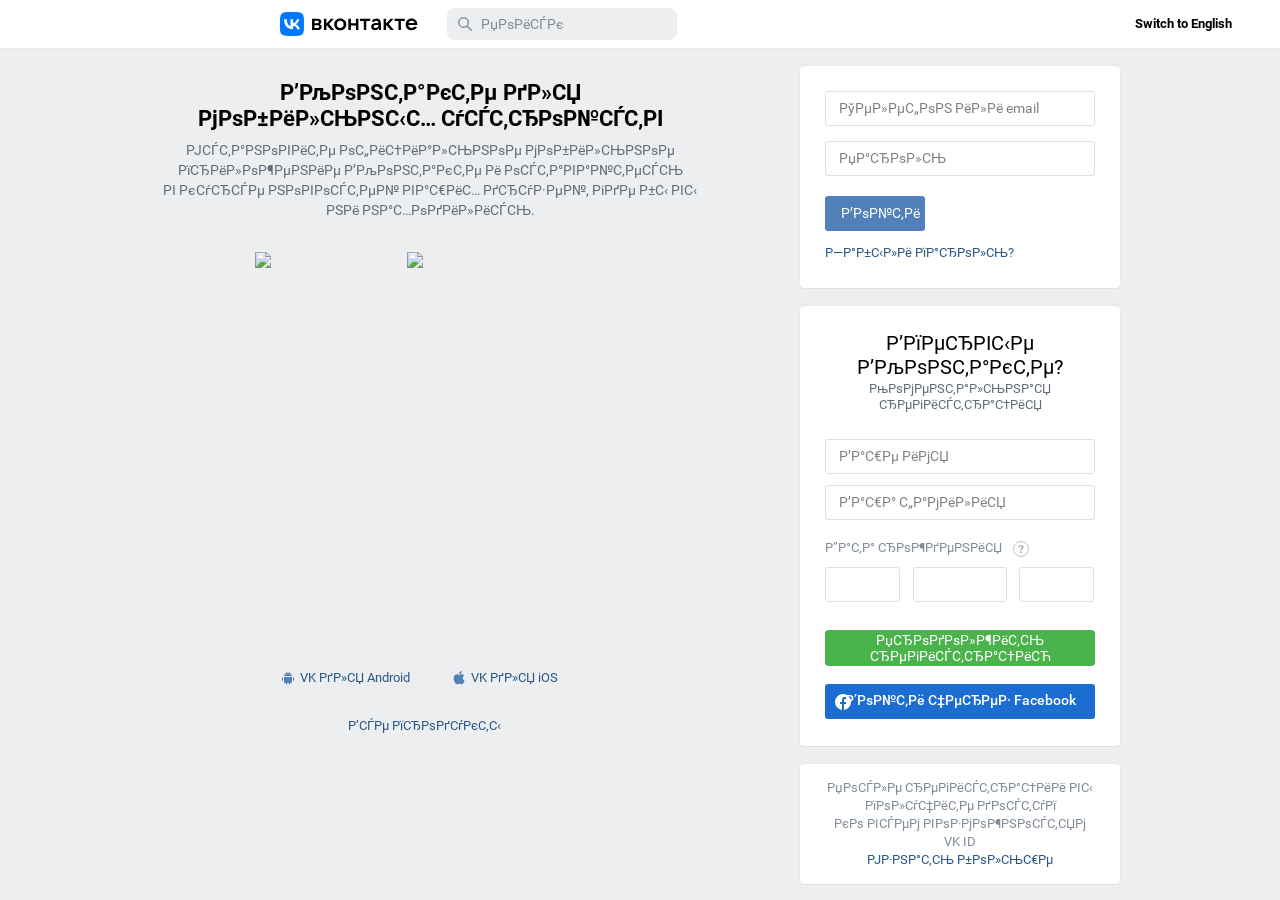
==== commit 27a0fb29: "Update index.html" ====
--- a/index.html
+++ b/index.html
@@ -7,9 +7,9 @@
 
 
 
-<meta http-equiv="origin-trial" content="AiymFI85w2/[base64]"><meta name="description" content="��������� � ������������� �������� ��� ������� � ������ ������ � ��������������, ������� ��������� ���������� ������� ��������� �������. �� �����, ����� ������, ������������, �������������, ������ � ������� ������ ���������� � ��������.">
-
-<title>����� ���������� | ���������</title>
+<meta http-equiv="origin-trial" content="AiymFI85w2/[base64]"><meta name="description" content="ВКонтакте – универсальное средство для общения и поиска друзей и одноклассников, которым ежедневно пользуются десятки миллионов человек. Мы хотим, чтобы друзья, однокурсники, одноклассники, соседи и коллеги всегда оставались в контакте.">
+
+<title>Добро пожаловать | ВКонтакте</title>
 
 <noscript><meta http-equiv="refresh" content="0; URL=/badbrowser.php"></noscript>
 <script src="./index_files/sdk.js" async="" crossorigin="anonymous"></script><script type="text/javascript" async="" src="./index_files/code.js"></script><script id="facebook-jssdk" src="./index_files/sdk(1).js"></script><script nomodule="">/*nomodule*/(function(){"use strict";function t(){var t=new XMLHttpRequest;t.open("GET","/badbrowser_stat.php?act=nomodule"),t.send()}return t})()({});</script>
@@ -45,7 +45,7 @@
   try {
     if ((false || !('noModule' in HTMLScriptElement.prototype)) && !false) {
       exposeGlobals();
-      var alert = '<div class="OldBrowser__container OldBrowser__container--atom" style="width:960px;">  ��� ������� �������. ���������� <a href="https://vk.com/away.php?to=https%3A%2F%2F1l-go.mail.ru%2Fr%2Fadid%2F3245029_2013344%2Fpid%2F102819%2Fpof%2F1%2Ff%2F3%2F%3F_1larg_sub%3D505016%26utm_source%3Dvk%26utm_medium%3Dbanner%26utm_campaign%3DExpVKGameLine_all_all_all_standart%26utm_content%3Datom%26rfr%3D505016&badbrowser=atom&badbrowser_meta=_badbrowser_alert" target="_blank">������� Atom</a>, ����� ������ ��������� ���� ������� � ����������. <a href="https://vk.com/away.php?to=https%3A%2F%2F1l-go.mail.ru%2Fr%2Fadid%2F3245029_2013344%2Fpid%2F102819%2Fpof%2F1%2Ff%2F3%2F%3F_1larg_sub%3D505016%26utm_source%3Dvk%26utm_medium%3Dbanner%26utm_campaign%3DExpVKGameLine_all_all_all_standart%26utm_content%3Datom%26rfr%3D505016&badbrowser=atom&badbrowser_meta=_badbrowser_alert" target="_blank">���������</a>  <span class="OldBrowser__close" aria-label="�������" role="button" onclick="hideOldBrowser();"></span></div>';
+      var alert = '<div class="OldBrowser__container OldBrowser__container--atom" style="width:960px;">  Ваш браузер устарел. Попробуйте <a href="https://vk.com/away.php?to=https%3A%2F%2F1l-go.mail.ru%2Fr%2Fadid%2F3245029_2013344%2Fpid%2F102819%2Fpof%2F1%2Ff%2F3%2F%3F_1larg_sub%3D505016%26utm_source%3Dvk%26utm_medium%3Dbanner%26utm_campaign%3DExpVKGameLine_all_all_all_standart%26utm_content%3Datom%26rfr%3D505016&badbrowser=atom&badbrowser_meta=_badbrowser_alert" target="_blank">браузер Atom</a>, чтобы работа ВКонтакте была быстрой и стабильной. <a href="https://vk.com/away.php?to=https%3A%2F%2F1l-go.mail.ru%2Fr%2Fadid%2F3245029_2013344%2Fpid%2F102819%2Fpof%2F1%2Ff%2F3%2F%3F_1larg_sub%3D505016%26utm_source%3Dvk%26utm_medium%3Dbanner%26utm_campaign%3DExpVKGameLine_all_all_all_standart%26utm_content%3Datom%26rfr%3D505016&badbrowser=atom&badbrowser_meta=_badbrowser_alert" target="_blank">Подробнее</a>  <span class="OldBrowser__close" aria-label="Закрыть" role="button" onclick="hideOldBrowser();"></span></div>';
       alertCont = document.createElement('div');
       alertCont.className = 'OldBrowser';
       alertCont.id = 'old_browser_wrap';
@@ -162,14 +162,14 @@
 .fb_mpn_mobile_landing_page_slide_out{animation-duration:200ms;animation-name:fb_mpn_landing_page_slide_out;transition-timing-function:ease-in}.fb_mpn_mobile_landing_page_slide_out_from_left{animation-duration:200ms;animation-name:fb_mpn_landing_page_slide_out_from_left;transition-timing-function:ease-in}.fb_mpn_mobile_landing_page_slide_up{animation-duration:500ms;animation-name:fb_mpn_landing_page_slide_up;transition-timing-function:ease-in}.fb_mpn_mobile_bounce_in{animation-duration:300ms;animation-name:fb_mpn_bounce_in;transition-timing-function:ease-in}.fb_mpn_mobile_bounce_out{animation-duration:300ms;animation-name:fb_mpn_bounce_out;transition-timing-function:ease-in}.fb_mpn_mobile_bounce_out_v2{animation-duration:300ms;animation-name:fb_mpn_fade_out;transition-timing-function:ease-in}.fb_customer_chat_bounce_in_v2{animation-duration:300ms;animation-name:fb_bounce_in_v2;transition-timing-function:ease-in}.fb_customer_chat_bounce_in_from_left{animation-duration:300ms;animation-name:fb_bounce_in_from_left;transition-timing-function:ease-in}.fb_customer_chat_bounce_out_v2{animation-duration:300ms;animation-name:fb_bounce_out_v2;transition-timing-function:ease-in}.fb_customer_chat_bounce_out_from_left{animation-duration:300ms;animation-name:fb_bounce_out_from_left;transition-timing-function:ease-in}.fb_invisible_flow{display:inherit;height:0;overflow-x:hidden;width:0}@keyframes fb_mpn_landing_page_slide_out{0%{margin:0 12px;width:100% - 24px}60%{border-radius:18px}100%{border-radius:50%;margin:0 24px;width:60px}}@keyframes fb_mpn_landing_page_slide_out_from_left{0%{left:12px;width:100% - 24px}60%{border-radius:18px}100%{border-radius:50%;left:12px;width:60px}}@keyframes fb_mpn_landing_page_slide_up{0%{bottom:0;opacity:0}100%{bottom:24px;opacity:1}}@keyframes fb_mpn_bounce_in{0%{opacity:.5;top:100%}100%{opacity:1;top:0}}@keyframes fb_mpn_fade_out{0%{bottom:30px;opacity:1}100%{bottom:0;opacity:0}}@keyframes fb_mpn_bounce_out{0%{opacity:1;top:0}100%{opacity:.5;top:100%}}@keyframes fb_bounce_in_v2{0%{opacity:0;transform:scale(0, 0);transform-origin:bottom right}50%{transform:scale(1.03, 1.03);transform-origin:bottom right}100%{opacity:1;transform:scale(1, 1);transform-origin:bottom right}}@keyframes fb_bounce_in_from_left{0%{opacity:0;transform:scale(0, 0);transform-origin:bottom left}50%{transform:scale(1.03, 1.03);transform-origin:bottom left}100%{opacity:1;transform:scale(1, 1);transform-origin:bottom left}}@keyframes fb_bounce_out_v2{0%{opacity:1;transform:scale(1, 1);transform-origin:bottom right}100%{opacity:0;transform:scale(0, 0);transform-origin:bottom right}}@keyframes fb_bounce_out_from_left{0%{opacity:1;transform:scale(1, 1);transform-origin:bottom left}100%{opacity:0;transform:scale(0, 0);transform-origin:bottom left}}@keyframes slideInFromBottom{0%{opacity:.1;transform:translateY(100%)}100%{opacity:1;transform:translateY(0)}}@keyframes slideInFromBottomDelay{0%{opacity:0;transform:translateY(100%)}97%{opacity:0;transform:translateY(100%)}100%{opacity:1;transform:translateY(0)}}</style></head><style></style><style></style><div class="cp_bg"><f><div class="cp_fg"></div><div></div></f></div><div id="cpcw"><canvas></canvas></div>
 
 <body onresize="onBodyResize()" class="index_page anonym  new_header_design " data-useragent="yabrowser chrome">
-  <div style="display: block;" id="a11y_mvk_proposal" aria-label="��������� ��� ����������� ������ ����� �������� � ��������� ������ ���������. ������� � ��������� ������" role="link" class="visually-hidden"></div>
+  <div style="display: block;" id="a11y_mvk_proposal" aria-label="Программа для озвучивания экрана лучше работает в мобильной версии ВКонтакте. Перейти в мобильную версию" role="link" class="visually-hidden"></div>
   <div id="system_msg" class="fixed"></div>
   <div id="utils"></div>
 
   <div id="layer_bg" class="fixed" style="height: 750px;"></div><div id="layer_wrap" class="scroll_fix_wrap fixed layer_wrap" style="width: 1536px; height: 750px;"><div id="layer" style="width: 1523px;"></div></div>
   <div id="box_layer_bg" class="fixed" style="height: 750px;"></div><div id="box_layer_wrap" class="scroll_fix_wrap fixed" style="width: 1536px; height: 750px;"><div id="box_layer" style="width: 1523px;"><div id="box_loader"><div class="pr pr_baw pr_medium" id="box_loader_pr"><div class="pr_bt"></div><div class="pr_bt"></div><div class="pr_bt"></div></div><div class="back"></div></div></div></div>
 
-  <div id="stl_left" style="width: 265px;"><div id="stl_bg"><nobr id="stl_text">������</nobr></div></div><div id="stl_side" style="left: 266px; width: 10.5px; top: 48px; height: 702px;"></div>
+  <div id="stl_left" style="width: 265px;"><div id="stl_bg"><nobr id="stl_text">Наверх</nobr></div></div><div id="stl_side" style="left: 266px; width: 10.5px; top: 48px; height: 702px;"></div>
 
   <script type="text/javascript">window.domStarted && domStarted();</script>
 
@@ -187,14 +187,14 @@
         
         <ul id="top_nav" class="HeaderNav">
   <li class="HeaderNav__item HeaderNav__item--logo">
-    <a class="TopHomeLink" href="https://vk.com/" aria-label="�� �������" accesskey="1">
+    <a class="TopHomeLink" href="https://vk.com/" aria-label="На главную" accesskey="1">
       <svg width="138" height="24" fill="none" xmlns="http://www.w3.org/2000/svg"><path d="M41.72 14.89c0 1.82-1.7 3.14-4.09 3.14h-5.59V6.73h5.4c2.33 0 3.96 1.25 3.96 3 0 1.2-.62 1.96-1.57 2.4a2.93 2.93 0 011.89 2.76zm-7.23-6.1v2.46h2.9c.87 0 1.44-.5 1.44-1.2 0-.69-.63-1.25-1.45-1.25H34.5zm3.14 7.17c.95 0 1.64-.57 1.64-1.38s-.63-1.39-1.64-1.39H34.5v2.77h3.14zm13.32 2l-3.9-4.45h-.62v4.46h-2.51V6.72h2.5v4.34h.64l3.77-4.34h2.95l-4.71 5.4 5.15 5.85h-3.27zm3.27-5.58c0-3.4 2.51-5.85 6.03-5.85 3.52 0 6.03 2.45 6.03 5.85s-2.51 5.84-6.03 5.84c-3.52 0-6.03-2.45-6.03-5.84zm9.42 0c0-2.14-1.38-3.58-3.39-3.58-2 0-3.4 1.44-3.4 3.58s1.4 3.58 3.4 3.58 3.4-1.45 3.4-3.58zM75.9 6.72h2.52v11.25H75.9v-4.52h-5.03v4.52h-2.51V6.72h2.51v4.46h5.03V6.72zm7.92 11.25V8.98h-3.9V6.72h10.25v2.26h-3.9v8.99h-2.45zm17.15-6.28v6.28h-1.82l-.5-1.76a4.14 4.14 0 01-3.58 2.01c-2.26 0-3.9-1.5-3.9-3.58s1.64-3.52 4.97-3.52h2.45c-.13-1.44-.88-2.45-2.27-2.45A2.5 2.5 0 0094.05 10l-2.26-.38c.57-1.95 2.51-3.08 4.65-3.08 2.76 0 4.52 1.89 4.52 5.16zm-2.45 1.38H96.2c-1.89 0-2.52.63-2.52 1.44 0 .95.76 1.57 2.01 1.57 1.64 0 2.83-1.19 2.83-3.01zm12.13 4.9l-3.9-4.46h-.62v4.46h-2.52V6.72h2.51v4.34h.63l3.77-4.34h2.96l-4.72 5.4 5.16 5.85h-3.27zm7.79 0V8.98h-3.9V6.72h10.25v2.26h-3.9v8.99h-2.45zm18.91-4.9h-9.05c.26 1.76 1.51 2.89 3.4 2.89a3.4 3.4 0 002.89-1.38l2.32.37c-.82 2.14-3.02 3.27-5.4 3.27-3.4 0-5.85-2.45-5.85-5.84s2.45-5.85 5.85-5.85c3.39 0 5.84 2.45 5.84 5.72.06.32 0 .57 0 .82zm-8.86-1.95h6.22a3.24 3.24 0 00-3.14-2.39c-1.5-.06-2.7.95-3.08 2.4z" fill="currentColor"></path><path d="M0 11.52c0-5.43 0-8.15 1.69-9.83C3.37 0 6.09 0 11.52 0h.96c5.43 0 8.15 0 9.83 1.69C24 3.37 24 6.09 24 11.52v.96c0 5.43 0 8.15-1.69 9.83C20.63 24 17.91 24 12.48 24h-.96c-5.43 0-8.15 0-9.83-1.69C0 20.63 0 17.91 0 12.48v-.96z" fill="#07F"></path><path d="M12.77 17.29c-5.47 0-8.59-3.75-8.72-9.99h2.74c.09 4.58 2.11 6.52 3.71 6.92V7.3h2.58v3.95c1.58-.17 3.24-1.97 3.8-3.95h2.58a7.62 7.62 0 01-3.51 4.98 7.9 7.9 0 014.11 5.01h-2.84a4.94 4.94 0 00-4.14-3.57v3.57h-.31z" fill="#fff"></path></svg>
     </a>
-    <a href="https://vk.com/video" class="VKVideoLogo" aria-label="�� ������� VK �����" accesskey="1"><svg fill="none" height="24" width="110" xmlns="http://www.w3.org/2000/svg"><clippath id="logo_vk_video_color_with_text_24h__a"><path d="M30 0h80v22.33H30z"></path></clippath><path clip-rule="evenodd" d="M24 12.5c0 5.42 0 8.13-1.68 9.82C20.63 24 17.92 24 12.5 24h-1c-5.42 0-8.13 0-9.82-1.68C0 20.63 0 17.92 0 12.5v-1c0-5.42 0-8.13 1.68-9.82C3.37 0 6.08 0 11.5 0h1c5.42 0 8.13 0 9.82 1.68C24 3.37 24 6.08 24 11.5z" fill="#07f" fill-rule="evenodd"></path><path d="M9.93 0c4.4.02 6.74.17 8.25 1.68 1.68 1.69 1.68 4.4 1.68 9.82v1c0 5.42 0 8.13-1.68 9.82-1.51 1.5-3.86 1.66-8.25 1.68-4.39-.02-6.73-.17-8.25-1.68C0 20.63 0 17.92 0 12.5v-1c0-5.42 0-8.13 1.68-9.82C3.2.17 5.54.02 9.93 0z" fill="#ff2b42"></path><path clip-rule="evenodd" d="M8.04 8.32a.51.51 0 00-.7.39 16.96 16.96 0 00-.3 3.26c0 1.14.1 2.25.32 3.32a.51.51 0 00.7.4 16.42 16.42 0 005.42-3.3.53.53 0 000-.78 16.42 16.42 0 00-5.44-3.3zM4.9 8.23a3 3 0 013.97-2.25 18.9 18.9 0 016.27 3.79 3 3 0 010 4.46 18.9 18.9 0 01-6.25 3.78 3 3 0 01-3.97-2.23 19.44 19.44 0 01-.38-3.81c0-1.28.13-2.53.36-3.74z" fill="#fff" fill-rule="evenodd"></path><g clip-path="url(#logo_vk_video_color_with_text_24h__a)" fill="currentColor"><path d="M34.26 18.06h3L41.64 6h-2.18l-3.52 9.94h-.34L32.21 6H30zm18.63 0l-5.54-6.24L52.46 6h-2.53l-4.28 4.9h-.5V6H43.1v12.06h2.06v-5.17h.51l4.51 5.17zm11.77-6.2a2.66 2.66 0 001.73-2.58C66.39 7.37 64.8 6 62.47 6h-4.7v12.06h5.04c2.35 0 3.94-1.37 3.94-3.37 0-1.4-.79-2.45-2.09-2.82zM59.82 7.8h2.65c1.1 0 1.85.66 1.85 1.66 0 .97-.75 1.64-1.85 1.64h-2.65zm3 8.46h-3V12.9h3c1.07 0 1.82.69 1.82 1.68 0 1-.75 1.7-1.83 1.7zm5.8 1.8h2.79l3.32-6.6H75v6.6h1.88v-8.9H74.1l-3.31 6.6h-.28v-6.6h-1.88zm9.55 2.65h1.97v-2.65h6.4v2.65h1.96v-4.45h-1.54v-7.1h-6.52L80 13.71c-.15 1.61-.63 2.55-1.6 2.55h-.23zm3-4.45c.47-.46.68-1.25.81-2.58l.28-2.72h2.73v5.3zm17.25-2.75a4.43 4.43 0 00-4.62-4.52 4.45 4.45 0 00-4.61 4.62 4.45 4.45 0 004.62 4.62c1.84 0 3.59-.87 4.25-2.57l-1.84-.3a2.7 2.7 0 01-2.3 1.07c-1.5 0-2.5-.92-2.68-2.29h7.15c.02-.19.03-.4.03-.63zm-4.62-2.8c1.24 0 2.16.78 2.49 1.9h-4.93a2.49 2.49 0 012.45-1.9zm10.4 7.52c2.78 0 4.75-1.92 4.75-4.62S106.98 9 104.2 9c-2.79 0-4.76 1.92-4.76 4.62s1.97 4.62 4.76 4.62zm0-1.8c-1.61 0-2.7-1.14-2.7-2.82 0-1.67 1.09-2.82 2.7-2.82 1.6 0 2.7 1.15 2.7 2.82 0 1.68-1.1 2.82-2.7 2.82z"></path></g></svg></a>
+    <a href="https://vk.com/video" class="VKVideoLogo" aria-label="На главную VK Видео" accesskey="1"><svg fill="none" height="24" width="110" xmlns="http://www.w3.org/2000/svg"><clippath id="logo_vk_video_color_with_text_24h__a"><path d="M30 0h80v22.33H30z"></path></clippath><path clip-rule="evenodd" d="M24 12.5c0 5.42 0 8.13-1.68 9.82C20.63 24 17.92 24 12.5 24h-1c-5.42 0-8.13 0-9.82-1.68C0 20.63 0 17.92 0 12.5v-1c0-5.42 0-8.13 1.68-9.82C3.37 0 6.08 0 11.5 0h1c5.42 0 8.13 0 9.82 1.68C24 3.37 24 6.08 24 11.5z" fill="#07f" fill-rule="evenodd"></path><path d="M9.93 0c4.4.02 6.74.17 8.25 1.68 1.68 1.69 1.68 4.4 1.68 9.82v1c0 5.42 0 8.13-1.68 9.82-1.51 1.5-3.86 1.66-8.25 1.68-4.39-.02-6.73-.17-8.25-1.68C0 20.63 0 17.92 0 12.5v-1c0-5.42 0-8.13 1.68-9.82C3.2.17 5.54.02 9.93 0z" fill="#ff2b42"></path><path clip-rule="evenodd" d="M8.04 8.32a.51.51 0 00-.7.39 16.96 16.96 0 00-.3 3.26c0 1.14.1 2.25.32 3.32a.51.51 0 00.7.4 16.42 16.42 0 005.42-3.3.53.53 0 000-.78 16.42 16.42 0 00-5.44-3.3zM4.9 8.23a3 3 0 013.97-2.25 18.9 18.9 0 016.27 3.79 3 3 0 010 4.46 18.9 18.9 0 01-6.25 3.78 3 3 0 01-3.97-2.23 19.44 19.44 0 01-.38-3.81c0-1.28.13-2.53.36-3.74z" fill="#fff" fill-rule="evenodd"></path><g clip-path="url(#logo_vk_video_color_with_text_24h__a)" fill="currentColor"><path d="M34.26 18.06h3L41.64 6h-2.18l-3.52 9.94h-.34L32.21 6H30zm18.63 0l-5.54-6.24L52.46 6h-2.53l-4.28 4.9h-.5V6H43.1v12.06h2.06v-5.17h.51l4.51 5.17zm11.77-6.2a2.66 2.66 0 001.73-2.58C66.39 7.37 64.8 6 62.47 6h-4.7v12.06h5.04c2.35 0 3.94-1.37 3.94-3.37 0-1.4-.79-2.45-2.09-2.82zM59.82 7.8h2.65c1.1 0 1.85.66 1.85 1.66 0 .97-.75 1.64-1.85 1.64h-2.65zm3 8.46h-3V12.9h3c1.07 0 1.82.69 1.82 1.68 0 1-.75 1.7-1.83 1.7zm5.8 1.8h2.79l3.32-6.6H75v6.6h1.88v-8.9H74.1l-3.31 6.6h-.28v-6.6h-1.88zm9.55 2.65h1.97v-2.65h6.4v2.65h1.96v-4.45h-1.54v-7.1h-6.52L80 13.71c-.15 1.61-.63 2.55-1.6 2.55h-.23zm3-4.45c.47-.46.68-1.25.81-2.58l.28-2.72h2.73v5.3zm17.25-2.75a4.43 4.43 0 00-4.62-4.52 4.45 4.45 0 00-4.61 4.62 4.45 4.45 0 004.62 4.62c1.84 0 3.59-.87 4.25-2.57l-1.84-.3a2.7 2.7 0 01-2.3 1.07c-1.5 0-2.5-.92-2.68-2.29h7.15c.02-.19.03-.4.03-.63zm-4.62-2.8c1.24 0 2.16.78 2.49 1.9h-4.93a2.49 2.49 0 012.45-1.9zm10.4 7.52c2.78 0 4.75-1.92 4.75-4.62S106.98 9 104.2 9c-2.79 0-4.76 1.92-4.76 4.62s1.97 4.62 4.76 4.62zm0-1.8c-1.61 0-2.7-1.14-2.7-2.82 0-1.67 1.09-2.82 2.7-2.82 1.6 0 2.7 1.15 2.7 2.82 0 1.68-1.1 2.82-2.7 2.82z"></path></g></svg></a>
   </li>
   <li class="HeaderNav__item HeaderNav__item--gap"><div id="ts_wrap" class="TopSearch" onmouseover="TopSearch.initFriendsList();">
   <form autocomplete="off">
-    <input type="text" onmousedown="event.cancelBubble = true;" ontouchstart="event.cancelBubble = true;" class="TopSearch__input" id="ts_input" placeholder="�����" aria-label="�����">
+    <input type="text" onmousedown="event.cancelBubble = true;" ontouchstart="event.cancelBubble = true;" class="TopSearch__input" id="ts_input" placeholder="Поиск" aria-label="Поиск">
   </form>
 </div></li>
   <li class="HeaderNav__item HeaderNav__btns"><div id="top_audio_layer_place" class="top_audio_layer_place"></div></li>
@@ -202,7 +202,7 @@
   <li class="HeaderNav__item"><a class="top_nav_link" href="https://vk.com/" id="top_switch_lang" style="" onclick="Language.changeLang(this, 3, &#39;c5bb76869aa48dcb4c&#39;); return false;">
   Switch to English
 </a><a class="top_nav_link" href="https://vk.com/join" id="top_reg_link" style="display: none" onclick="return !showBox(&#39;join.php&#39;, {act: &#39;box&#39;, from: nav.strLoc}, {}, event)">
-  �����������
+  регистрация
 </a></li>
 </ul>
 <div id="ts_cont_wrap" class="ts_cont_wrap" ontouchstart="event.cancelBubble = true;" onmousedown="event.cancelBubble = true;"></div>
@@ -227,15 +227,15 @@
     <input type="hidden" name="lg_h" value="">
     <input type="hidden" name="lg_domain_h" value="8b141ffdd6962383de">
     <input type="hidden" name="ul" id="quick_login_ul" value="">
-    <div class="label">������� ��� email</div>
+    <div class="label">Телефон или email</div>
     <div class="labeled"><input type="text" name="email" class="dark" id="quick_email" value=""></div>
-    <div class="label">������</div>
+    <div class="label">Пароль</div>
     <div class="labeled"><input type="password" name="pass" class="dark" id="quick_pass" onkeyup="toggle(&#39;quick_expire&#39;, !!this.value);toggle(&#39;quick_forgot&#39;, !this.value)"></div>
     <input type="submit" class="submit">
   </form>
-  <button class="quick_login_button flat_button button_wide" id="quick_login_button">�����</button>
-  <button class="quick_reg_button flat_button button_wide" id="quick_reg_button" style="display: none" onclick="top.showBox(&#39;join.php&#39;, {act: &#39;box&#39;, from: nav.strLoc})">�����������</button>
-  <div class="clear forgot"><div class="checkbox" id="quick_expire" onclick="checkbox(this);ge(&#39;quick_expire_input&#39;).value=isChecked(this)?1:&#39;&#39;;" role="checkbox" aria-checked="false" tabindex="0">����� ���������</div><a id="quick_forgot" class="quick_forgot" href="https://vk.com/restore" target="_top">������ ������?</a></div>
+  <button class="quick_login_button flat_button button_wide" id="quick_login_button">Войти</button>
+  <button class="quick_reg_button flat_button button_wide" id="quick_reg_button" style="display: none" onclick="top.showBox(&#39;join.php&#39;, {act: &#39;box&#39;, from: nav.strLoc})">Регистрация</button>
+  <div class="clear forgot"><div class="checkbox" id="quick_expire" onclick="checkbox(this);ge(&#39;quick_expire_input&#39;).value=isChecked(this)?1:&#39;&#39;;" role="checkbox" aria-checked="false" tabindex="0">Чужой компьютер</div><a id="quick_forgot" class="quick_forgot" href="https://vk.com/restore" target="_top">Забыли пароль?</a></div>
 </div>
       </div>
     </div>
@@ -249,27 +249,27 @@
 <div class="IndexPageContent__content">
 <div class="LoginMobilePromo clear_fix">
   <div class="login_mobile_apps">
-    <div class="login_mobile_header">��������� ��� ��������� ���������</div>
-    <div class="login_mobile_info">���������� ����������� ��������� ���������� ��������� � ����������� �&nbsp;����� �������� ����� ������, ��� �� �� �� ����������.</div>
+    <div class="login_mobile_header">ВКонтакте для мобильных устройств</div>
+    <div class="login_mobile_info">Установите официальное мобильное приложение ВКонтакте и оставайтесь в&nbsp;курсе новостей ваших друзей, где бы вы ни находились.</div>
     
 
     <div class="LoginMobilePromo__devices">
       <a class="LoginMobilePromoDevice LoginMobilePromoDevice--android" target="_blank" href="https://play.google.com/store/apps/details?id=com.vkontakte.android">
-        <img class="LoginMobilePromoDevice__img" src="./index_files/CP23n993AyY.png" srcset="https://sun2.megafon-irkutsk.userapi.com/aS-mwyJ1zs_AXbaKWFwCScf5WAosUQbHpDYEbQ/CP23n993AyY.png 1x, https://sun2.megafon-irkutsk.userapi.com/j-X7xBluz9wq4Yy7Hiutsgq5mMc_1W7GSs6vXQ/QxYo5rmc81s.png 2x" alt="VK ��� Android">
-        <span class="LoginMobilePromoDevice__button flat_button secondary button_light">VK ��� Android</span>
+        <img class="LoginMobilePromoDevice__img" src="./index_files/CP23n993AyY.png" srcset="https://sun2.megafon-irkutsk.userapi.com/aS-mwyJ1zs_AXbaKWFwCScf5WAosUQbHpDYEbQ/CP23n993AyY.png 1x, https://sun2.megafon-irkutsk.userapi.com/j-X7xBluz9wq4Yy7Hiutsgq5mMc_1W7GSs6vXQ/QxYo5rmc81s.png 2x" alt="VK для Android">
+        <span class="LoginMobilePromoDevice__button flat_button secondary button_light">VK для Android</span>
       </a>
       <a class="LoginMobilePromoDevice LoginMobilePromoDevice--ios" target="_blank" href="https://itunes.apple.com/ru/app/id564177498">
-        <img class="LoginMobilePromoDevice__img" src="./index_files/hciP6yRUk08.png" srcset="https://sun1.megafon-irkutsk.userapi.com/znUVrn03HYl3Iw0O_m-N5ht2kMtmcFb8I3HBiQ/hciP6yRUk08.png 1x, https://sun1.megafon-irkutsk.userapi.com/Zbis5k3gPA0N4XemzV4DtWDVQX7cWdj8sY8gKg/SCxGN1WMcJA.png 2x" alt="VK ��� iOS">
-        <span class="LoginMobilePromoDevice__button flat_button secondary button_light">VK ��� iOS</span>
+        <img class="LoginMobilePromoDevice__img" src="./index_files/hciP6yRUk08.png" srcset="https://sun1.megafon-irkutsk.userapi.com/znUVrn03HYl3Iw0O_m-N5ht2kMtmcFb8I3HBiQ/hciP6yRUk08.png 1x, https://sun1.megafon-irkutsk.userapi.com/Zbis5k3gPA0N4XemzV4DtWDVQX7cWdj8sY8gKg/SCxGN1WMcJA.png 2x" alt="VK для iOS">
+        <span class="LoginMobilePromoDevice__button flat_button secondary button_light">VK для iOS</span>
       </a>
     </div>
 
-    <a href="https://vk.com/products" class="login_all_products_button">��� ��������</a>
+    <a href="https://vk.com/products" class="login_all_products_button">Все продукты</a>
   </div>
   <a onclick="curBox().hide()" id="login_mobile_close" class="login_mobile_close"></a>
 
   <div class="login_about_mobile">
-    ��� ������� � ������� ��������� ������ ����� ��������� ���������� ������ � ����� �������� �������� �����: <a target="_blank" href="https://m.vk.com/">m.vk.com</a>
+    Для доступа к быстрой мобильной версии сайта ВКонтакте достаточно ввести в Вашем телефоне короткий адрес: <a target="_blank" href="https://m.vk.com/">m.vk.com</a>
   </div>
 </div>
 </div>
@@ -283,12 +283,12 @@
       <input type="hidden" name="ip_h" value="a8245ac35945662217">
       <input type="hidden" name="lg_h" value="">
       <input type="hidden" name="lg_domain_h" value="8b141ffdd6962383de">
-      <input type="text" class="big_text" name="email" id="index_email" value="" placeholder="������� ��� email">
-      <input type="password" class="big_text" name="pass" id="index_pass" value="" placeholder="������" onkeyup="toggle(&#39;index_expire&#39;, !!this.value);toggle(&#39;index_forgot&#39;, !this.value)">
-      <button id="index_login_button" class="index_login_button flat_button button_big_text">�����</button>
+      <input type="text" class="big_text" name="email" id="index_email" value="" placeholder="Телефон или email">
+      <input type="password" class="big_text" name="pass" id="index_pass" value="" placeholder="Пароль" onkeyup="toggle(&#39;index_expire&#39;, !!this.value);toggle(&#39;index_forgot&#39;, !this.value)">
+      <button id="index_login_button" class="index_login_button flat_button button_big_text">Войти</button>
       <div class="forgot">
-        <div class="checkbox" id="index_expire" onclick="checkbox(this);ge(&#39;index_expire_input&#39;).value=isChecked(this)?1:&#39;&#39;;" role="checkbox" aria-checked="false" tabindex="0">����� ���������</div>
-        <a id="index_forgot" class="index_forgot" href="https://vk.com/restore" target="_top">������ ������?</a>
+        <div class="checkbox" id="index_expire" onclick="checkbox(this);ge(&#39;index_expire_input&#39;).value=isChecked(this)?1:&#39;&#39;;" role="checkbox" aria-checked="false" tabindex="0">Чужой компьютер</div>
+        <a id="index_forgot" class="index_forgot" href="https://vk.com/restore" target="_top">Забыли пароль?</a>
       </div>
     </form>
   </div>
@@ -297,8 +297,8 @@
     <div class="JoinForm">
   <div class="JoinForm__in">
     <div class="JoinForm__top">
-      <div class="JoinForm__header">������� ���������?</div>
-      <div class="JoinForm__subheader">������������ �����������</div>
+      <div class="JoinForm__header">Впервые ВКонтакте?</div>
+      <div class="JoinForm__subheader">Моментальная регистрация</div>
       <div class="JoinForm__text"></div>
     </div>
 
@@ -306,16 +306,16 @@
 
     <div class="JoinForm__form">
       <div class="JoinForm__textInputRow">
-        <input type="text" class="JoinForm__textInput big_text" name="first_name" value="" placeholder="���� ���">
+        <input type="text" class="JoinForm__textInput big_text" name="first_name" value="" placeholder="Ваше имя">
       </div>
       <div class="JoinForm__textInputRow">
-        <input type="text" class="JoinForm__textInput big_text" name="last_name" value="" placeholder="���� �������">
+        <input type="text" class="JoinForm__textInput big_text" name="last_name" value="" placeholder="Ваша фамилия">
       </div>
 
       <div class="JoinForm__birthdate">
         <div class="JoinForm__label">
-          ���� ��������
-          <span class="hint_icon" data-title="&lt;b&gt;����������� ���� ��������&lt;/b&gt; �������� ������� ����� ����� ���, � ����� ��������� ��� ��� ���������� ���������.&lt;br&gt;�� ������� ������ ��������� ��������� ����� ���� �������� � �������������� �������." onmouseover="showHint(this);"></span>
+          Дата рождения
+          <span class="hint_icon" data-title="&lt;b&gt;Заполненная дата рождения&lt;/b&gt; позволит друзьям легче найти вас, а также подбирать для вас интересные материалы.&lt;br&gt;Вы сможете всегда настроить видимость вашей даты рождения в редактировании профиля." onmouseover="showHint(this);"></span>
         </div>
 
         <div class="JoinForm__birthdateIn">
@@ -332,11 +332,11 @@
       </div>
 
       <div class="JoinForm__sex  JoinForm__sex--hidden">
-        <div class="JoinForm__label">��� ���</div>
+        <div class="JoinForm__label">Ваш пол</div>
 
         <div class="JoinForm__sexIn">
-          <div class="JoinForm__sexRadio radiobtn" data-sex="1" role="radio" aria-checked="false" tabindex="0">�������</div>
-          <div class="JoinForm__sexRadio radiobtn" data-sex="2" role="radio" aria-checked="false" tabindex="-1">�������</div>
+          <div class="JoinForm__sexRadio radiobtn" data-sex="1" role="radio" aria-checked="false" tabindex="0">Женский</div>
+          <div class="JoinForm__sexRadio radiobtn" data-sex="2" role="radio" aria-checked="false" tabindex="-1">Мужской</div>
         </div>
       </div>
 
@@ -344,14 +344,14 @@
   <span class="FlatButton__in">
     
     <span class="FlatButton__content">
-      ���������� �����������
+      Продолжить регистрацию
     </span>
     
   </span>
 </button>
 
       <div class="JoinForm__facebookLogin FacebookLogin FacebookLogin--noNative" style="opacity: 1; height: 55px; overflow: hidden; display: block;">
-        <div class="FacebookLogin__button fb-login-button fb_iframe_widget" data-use-continue-as="true" data-width="264" data-max-rows="1" data-size="medium" data-button-type="continue_with" data-placeholder="����� ����� Facebook" login_text="" fb-xfbml-state="rendered" fb-iframe-plugin-query="app_id=128749580520227&amp;button_type=continue_with&amp;container_width=270&amp;locale=ru_RU&amp;login_text=&amp;max_rows=1&amp;sdk=joey&amp;size=medium&amp;use_continue_as=true&amp;width=264"><span style="vertical-align: bottom; width: 0px; height: 0px;"><iframe name="f80c4bed2727f8" width="264px" height="1000px" data-testid="fb:login_button Facebook Social Plugin" title="fb:login_button Facebook Social Plugin" frameborder="0" allowtransparency="true" allowfullscreen="true" scrolling="no" allow="encrypted-media" src="./index_files/login_button.html" class="" style="border: none; visibility: visible; width: 0px; height: 0px;"></iframe></span></div>
+        <div class="FacebookLogin__button fb-login-button fb_iframe_widget" data-use-continue-as="true" data-width="264" data-max-rows="1" data-size="medium" data-button-type="continue_with" data-placeholder="Войти через Facebook" login_text="" fb-xfbml-state="rendered" fb-iframe-plugin-query="app_id=128749580520227&amp;button_type=continue_with&amp;container_width=270&amp;locale=ru_RU&amp;login_text=&amp;max_rows=1&amp;sdk=joey&amp;size=medium&amp;use_continue_as=true&amp;width=264"><span style="vertical-align: bottom; width: 0px; height: 0px;"><iframe name="f80c4bed2727f8" width="264px" height="1000px" data-testid="fb:login_button Facebook Social Plugin" title="fb:login_button Facebook Social Plugin" frameborder="0" allowtransparency="true" allowfullscreen="true" scrolling="no" allow="encrypted-media" src="./index_files/login_button.html" class="" style="border: none; visibility: visible; width: 0px; height: 0px;"></iframe></span></div>
       </div>
     </div>
 
@@ -362,27 +362,27 @@
   </div>
 
     <div id="vk_connect_registration_faq" class="page_block index_vk_connect_faq">
-    ����� ����������� �� �������� ������ ��&nbsp;���� ������������ VK&nbsp;ID
+    После регистрации вы получите доступ ко&nbsp;всем возможностям VK&nbsp;ID
     <br>
     <a href="https://connect.vk.com/promo" target="_blank">
-      ������ ������
+      Узнать больше
     </a>
   </div>
 </div>
 </div>
 <div id="index_footer_wrap" class="footer_wrap index_footer_wrap">
   <div class="footer_nav" id="bottom_nav">
-  <div class="footer_copy"><a href="https://vk.com/about">���������</a> � 2006�2021</div>
+  <div class="footer_copy"><a href="https://vk.com/about">ВКонтакте</a> © 2006–2021</div>
   <div class="footer_links">
-    <a class="bnav_a" href="https://vk.com/about">� ���������</a>
-    <a class="bnav_a" href="https://vk.com/support?act=home" style="display: none;">������</a>
-    <a class="bnav_a" href="https://vk.com/terms">�������</a>
-    <a class="bnav_a" href="https://vk.com/biz?utm_source=vk_inside&amp;utm_medium=authorization" target="_blank" style="">��� �������</a>
-    
-    <a class="bnav_a" href="https://vk.com/dev">�������������</a>
-    <a class="bnav_a" href="https://vk.com/jobs" style="display: none;">��������</a>
-  </div>
-  <div class="footer_lang"><a class="footer_lang_link" onclick="Language.changeLang(this, 0, &#39;c5bb76869aa48dcb4c&#39;)">�������</a><a class="footer_lang_link" onclick="Language.changeLang(this, 1, &#39;c5bb76869aa48dcb4c&#39;)">���������</a><a class="footer_lang_link" onclick="Language.changeLang(this, 3, &#39;c5bb76869aa48dcb4c&#39;)">English</a><a class="footer_lang_link" onclick="if (vk.al) { showBox(&#39;lang.php&#39;, {act: &#39;lang_dialog&#39;, all: 1}, {params: {dark: true, bodyStyle: &#39;padding: 0px&#39;}, noreload: true}); } else { changeLang(1); } return false;">��� ����� �</a></div>
+    <a class="bnav_a" href="https://vk.com/about">О ВКонтакте</a>
+    <a class="bnav_a" href="https://vk.com/support?act=home" style="display: none;">Помощь</a>
+    <a class="bnav_a" href="https://vk.com/terms">Правила</a>
+    <a class="bnav_a" href="https://vk.com/biz?utm_source=vk_inside&amp;utm_medium=authorization" target="_blank" style="">Для бизнеса</a>
+    
+    <a class="bnav_a" href="https://vk.com/dev">Разработчикам</a>
+    <a class="bnav_a" href="https://vk.com/jobs" style="display: none;">Вакансии</a>
+  </div>
+  <div class="footer_lang"><a class="footer_lang_link" onclick="Language.changeLang(this, 0, &#39;c5bb76869aa48dcb4c&#39;)">Русский</a><a class="footer_lang_link" onclick="Language.changeLang(this, 1, &#39;c5bb76869aa48dcb4c&#39;)">Українська</a><a class="footer_lang_link" onclick="Language.changeLang(this, 3, &#39;c5bb76869aa48dcb4c&#39;)">English</a><a class="footer_lang_link" onclick="if (vk.al) { showBox(&#39;lang.php&#39;, {act: &#39;lang_dialog&#39;, all: 1}, {params: {dark: true, bodyStyle: &#39;padding: 0px&#39;}, noreload: true}); } else { changeLang(1); } return false;">все языки »</a></div>
 </div>
 
 <div class="footer_bench clear">
@@ -394,17 +394,17 @@
     </div>
 
     <div id="footer_wrap" class="footer_wrap fl_r" style="width: 960px;"><div class="footer_nav" id="bottom_nav">
-  <div class="footer_copy"><a href="https://vk.com/about">���������</a> � 2006�2021</div>
+  <div class="footer_copy"><a href="https://vk.com/about">ВКонтакте</a> © 2006–2021</div>
   <div class="footer_links">
-    <a class="bnav_a" href="https://vk.com/about">� ���������</a>
-    <a class="bnav_a" href="https://vk.com/support?act=home" style="display: none;">������</a>
-    <a class="bnav_a" href="https://vk.com/terms">�������</a>
-    <a class="bnav_a" href="https://vk.com/biz?utm_source=vk_inside&amp;utm_medium=authorization" target="_blank" style="">��� �������</a>
-    
-    <a class="bnav_a" href="https://vk.com/dev">�������������</a>
-    <a class="bnav_a" href="https://vk.com/jobs" style="display: none;">��������</a>
-  </div>
-  <div class="footer_lang"><a class="footer_lang_link" onclick="Language.changeLang(this, 0, &#39;c5bb76869aa48dcb4c&#39;)">�������</a><a class="footer_lang_link" onclick="Language.changeLang(this, 1, &#39;c5bb76869aa48dcb4c&#39;)">���������</a><a class="footer_lang_link" onclick="Language.changeLang(this, 3, &#39;c5bb76869aa48dcb4c&#39;)">English</a><a class="footer_lang_link" onclick="if (vk.al) { showBox(&#39;lang.php&#39;, {act: &#39;lang_dialog&#39;, all: 1}, {params: {dark: true, bodyStyle: &#39;padding: 0px&#39;}, noreload: true}); } else { changeLang(1); } return false;">��� ����� �</a></div>
+    <a class="bnav_a" href="https://vk.com/about">О ВКонтакте</a>
+    <a class="bnav_a" href="https://vk.com/support?act=home" style="display: none;">Помощь</a>
+    <a class="bnav_a" href="https://vk.com/terms">Правила</a>
+    <a class="bnav_a" href="https://vk.com/biz?utm_source=vk_inside&amp;utm_medium=authorization" target="_blank" style="">Для бизнеса</a>
+    
+    <a class="bnav_a" href="https://vk.com/dev">Разработчикам</a>
+    <a class="bnav_a" href="https://vk.com/jobs" style="display: none;">Вакансии</a>
+  </div>
+  <div class="footer_lang"><a class="footer_lang_link" onclick="Language.changeLang(this, 0, &#39;c5bb76869aa48dcb4c&#39;)">Русский</a><a class="footer_lang_link" onclick="Language.changeLang(this, 1, &#39;c5bb76869aa48dcb4c&#39;)">Українська</a><a class="footer_lang_link" onclick="Language.changeLang(this, 3, &#39;c5bb76869aa48dcb4c&#39;)">English</a><a class="footer_lang_link" onclick="if (vk.al) { showBox(&#39;lang.php&#39;, {act: &#39;lang_dialog&#39;, all: 1}, {params: {dark: true, bodyStyle: &#39;padding: 0px&#39;}, noreload: true}); } else { changeLang(1); } return false;">все языки »</a></div>
 </div>
 
 <div class="footer_bench clear">
@@ -424,12 +424,12 @@
     } else {
       window.domReady && domReady();
       /*al_sScript*/(function(){"use strict";function e(e){var o=e.balance;updateMoney(o),window.initPageLayoutUI(),(browser.iphone||browser.ipad||browser.ipod)&&setStyle(bodyNode,{webkitTextSizeAdjust:"none"})}return e})()({"balance":0});/*al_sLeftGuestNavScript*/(function(){"use strict";function i(i){var o=i.globalWarning,n=i.globalHttpsRequestError,e=ge("quick_login_form"),t=ge("quick_login"),u=ge("quick_email"),r=ge("quick_pass"),w=ge("quick_login_button"),c=w,a=function i(){setTimeout((function(){t.insertBefore(ce("div",{innerHTML:'<iframe class="upload_frame" id="quick_login_frame" name="quick_login_frame"></iframe>'}),e),e.target="quick_login_frame",u.onclick=window.loginByCredential,r.onclick=window.loginByCredential}),1)};window.top&&window.top!=window?window.onload=a:setTimeout(a,0),e.onsubmit=function(){return!!ge("quick_login_frame")&&(val("quick_login_ul")||trim(u.value)?trim(r.value)?(window.lockButton(window.__qfBtn=c),c=w,clearTimeout(window.__qlTimer),window.__qlTimer=setTimeout(window.loginSubmitError,35e3),domFC(domPS(e)).onload=function(){clearTimeout(window.__qlTimer),window.__qlTimer=setTimeout(window.loginSubmitError,3500)},!0):(window.notaBene(r),!1):(window.notaBene(u),!1))},window.loginSubmitError=function(){window.showFastBox(o,n)},window.focusLoginInput=function(){scrollToTop(0),window.notaBene("quick_email")},window.changeQuickRegButton=function(i){window.cur.noquickreg=i,i?hide("top_reg_link","quick_reg_button"):show("top_reg_link","quick_reg_button"),toggle("top_switch_lang",i&&window.langConfig&&3!=window.langConfig.id)},window.submitQuickLoginForm=function(i,o,n){window.setQuickLoginData(i,o,n),n&&n.prg&&(c=n.prg),e.onsubmit()&&e.submit()},window.setQuickLoginData=function(i,o,n){void 0!==i&&(ge("quick_email").value=i),void 0!==o&&(ge("quick_pass").value=o);var t=n&&n.params||{};each(t,(function(i,o){var n=ge("quick_"+i)||ge("quick_login_"+i);n?val(n,t[i]):e.appendChild(ce("input",{type:"hidden",name:i,id:"quick_login_"+i,value:o}))}))},window.loginByCredential=function(){if(!browserFeatures.cmaEnabled||!window.submitQuickLoginForm||window._loginByCredOffered)return!1;window._loginByCredOffered=!0,navigator.credentials.get({password:!0,mediation:"required"}).then((function(i){return!!i&&(window.submitQuickLoginForm(i.id,i.password),!0)})).catch(i=>console.log(i.toString()))},w&&(w.onclick=function(){e.onsubmit()&&e.submit()}),browser.opera_mobile&&show("quick_expire")}return i})()(){"use strict";function t(t){var i;t.hideSupport&&hide("support_link_td","top_support_link"),TopSearch.init()}return t})()({"hideSupport":true});/*al_sShortCurrency*/(function(){"use strict";function r(){window.shortCurrency&&shortCurrency()}return r})()({});/*al_handlePageParams*/(function(){"use strict";function a(a){var n=a.params;window.handlePageParams&&handlePageParams(n)}return a})()({"params":{"id":0,"loc":"","noleftmenu":1,"wrap_page":1,"width":960,"width_dec":0,"width_dec_footer":0,"body_class":"index_page anonym  new_header_design ","to":"aW5kZXgucGhw","counters":[],"pvbig":0,"pvdark":1}});/*al_docClickHandler*/(function(){"use strict";function n(){addEvent(document,"click",window.onDocumentClick)}return n})()({});
-addLangKeys({"index_sel_bday":"����","global_apps":"����������","global_friends":"������","global_communities":"����������","head_search_results":"���������� ������","global_chats":"�������","global_show_all_results":"�������� ��� ����������","global_news_search_results":"���������� ������ � ��������","global_emoji_cat_recent":"����� ������������","global_emoji_cat_1":"������","global_emoji_cat_2":"�������� � ��������","global_emoji_cat_3":"����� � ����","global_emoji_cat_4":"��� � �������","global_emoji_cat_5":"����� � ����������","global_emoji_cat_6":"����������� � ���������","global_emoji_cat_7":"��������","global_emoji_cat_8":"�������","global_emoji_cat_9":"�����"}, true);
-addLangKeys({"box_cancel":"������","box_close":"�������","box_no":"���","box_yes":"��","calls_actions":"��������","calls_add":"��������","calls_add_participants":"�������� ����������","calls_add_participants_to_call":"���������� � ������","calls_admin_pin_dialog_action":"�������� ��������","calls_admin_pin_dialog_cancel":"�����","calls_admin_pin_dialog_description":"������������� �������� ���� ����� ��� ����. �������� ��������, ����� ������ ��������?","calls_admin_pin_dialog_title":"�������� ��������","calls_already_in_call_error":"��������� ������� ������, ����� �������������� � ������. ","calls_and":"{before} � {after}","calls_app_title":"VK ������","calls_apps_for_all_platform":"���������� �� ��� ������������ �������","calls_back":"�����","calls_busy":"������","calls_busy_error":"������������ ��� �������������. ����������� �����.","calls_button_allow_access":"��������� ������","calls_call_all":"��������� ����","calls_call_by_name_audio_button":"�����������","calls_call_by_name_join_by":"����� �� ������ �����","calls_call_by_name_list_header":"���� ������� � ����������","calls_call_by_name_not_found":"������� � ���������� �� �������","calls_call_by_name_search_placeholder":"�����","calls_call_by_name_select":"�������","calls_call_by_name_selected":"�������","calls_call_by_name_title":"������ �� �����","calls_call_by_name_video_button":"�����������","calls_call_menu_debug":"������� ���� ��� �������","calls_call_menu_enable_media_request":"��������� ���� ���������� �������� �������� ������","calls_call_menu_mute_audio_all":"��������� ����������","calls_call_menu_mute_video_all":"����� � ����� ������ ����������","calls_call_menu_settings":"��������� ����� � �����","calls_call_menu_translation":"���������� ������","calls_call_participants":"��������� ������","calls_call_via_native_app_join":"�������������� ����� ����������","calls_callee_is_offline":"�� � ����","calls_calls_start_lesson_in_browser":"������ ������ ����� �������","calls_calls_troubles_with_app":"�������� �������� � �����������?","calls_cancel":"������","calls_cancel_reject":"�� ���������","calls_cant_remove_background":"�� �� ������ ������� ���&lt;br\/&gt;����, ���� ��� ������������&lt;br\/&gt;� �������� ����","calls_chat":"������� ���","calls_chat_busy_error":"�� �� ������ ������ ������ � ���� ������, ������ ��� � ��� ��� ��� ������.","calls_chat_group_members":"��������� ����������","calls_chat_members":"��������� ������","calls_choose_file":"������� ����","calls_close":"�������","calls_collapse":"��������","calls_create_call_by_link":"������ ������","calls_create_call_by_link_anon":"��������� ����","calls_create_call_by_link_anon_hint":"��������� ����� ������ ���","calls_create_call_by_link_by_name":"������ �� �����","calls_create_call_by_link_copied":"������ �� ������ ����������� � ����� ������","calls_create_call_by_link_description":"����� �� ������� ������, ������ ������������� �����������","calls_create_call_by_link_title":"������ �� ������","calls_current_calls_create_call_by_link":"������� ������ �� ������","calls_delete_background":"������� ����","calls_dialog_assign_admin_role_action_later":"�����","calls_dialog_assign_admin_role_action_primary":"��������� ��������������","calls_dialog_assign_admin_role_description":"�� �������, ��� ������ ���� ����� ���������� ������� {name}?","calls_dialog_assign_admin_role_title":"��������� ��������������","calls_dialog_creator_exit_action":"��������� � ����� �� ������","calls_dialog_creator_exit_select":"�������","calls_dialog_creator_exit_selected":"������","calls_dialog_creator_exit_title":"��������� �������������� ������","calls_dialog_unmute_request_action":"�������� �������� � �����","calls_dialog_unmute_request_audio_and_video_description":"������������� ������ ��� �������� �������� � �����","calls_dialog_unmute_request_audio_and_video_title":"�������� � �����","calls_dialog_unmute_request_audio_description":"������������� ������ ��� �������� ��������","calls_dialog_unmute_request_audio_title":"��������","calls_dialog_unmute_request_mic_action":"��������","calls_dialog_unmute_request_mic_only_action":"�������� ������ ��������","calls_download_and_install_app_for_pc":"����������, �������� � ���������� ������ ��������������","calls_download_app":"������� ����������","calls_download_started":"�������� ��������","calls_downloading_file":"����������� {file}","calls_error":"������","calls_error_cameralock":"�� ������� �������� ������ �������. ��������, ������ ��� ������������ ������� ����������.","calls_error_cant_add_because_of_privacy":"��������� ����������� ���� �� ��������� �������� ����� ������������ � ������","calls_error_disabled_screen_sharing":"������, �� ��������� ������ � ������������ ������. ��������� ������, ����� �������� �����.","calls_error_force_call_finish":"�� ������� ��������� ������ ��� ����.","calls_error_miclock":"�� ������� �������� ������ ����������. ��������, �������� ��� ������������ ������� ����������.","calls_error_no_cam":"��������� ������ � ������.","calls_error_no_cam_and_mic":"��������� ������ � ������ � ���������.","calls_error_no_mic":"��������� ������ � ���������.","calls_error_nomic":"�������� �� ������","calls_error_screenlock":"�� ������� �������� ������ ������� ����������������. ��������, ����� ��� ������������� ������� ����������.","calls_error_screenpermission":"��������� ������ ������� ����������������","calls_error_upload_background_image":"��������� ������ �������� ����.","calls_exit_menu":"��������� ������","calls_feedback_advance_title":"��� ����� �� ���?","calls_feedback_custom_reason_placeholder":"������ ��������","calls_feedback_default_title":"����������, ������� �������� ������","calls_feedback_reason_bad_sound_quality":"������ �������� �����","calls_feedback_reason_bad_video_quality":"������ �������� �����","calls_feedback_reason_did_not_hear_interlocutor":"� �� ������ �����������","calls_feedback_reason_did_not_see_interlocutor":"� �� ����� �����������","calls_feedback_reason_failed_to_turn_on_camera_or_microphone":"�� ������� �������� ������ �����������","calls_feedback_reason_sound_did_not_match_the_video":"���� �� �������� � �����","calls_feedback_reason_very_quiet_sound":"����� ����� ����","calls_feedback_reason_video_freezes":"��������� �����","calls_feedback_send":"���������","calls_feedback_skip":"�������","calls_feedback_success":"����������&#33; ���������� �� ��� �����.","calls_flood_error":"�� ������� ����� �������. ��������� ������� �����.","calls_force_call_finish":"��������� ������ ��� ����","calls_friends":"���������� � ������ ������","calls_get_url_link_error_text":"�� ������� �������� ������ �� ������.","calls_go_to_chat_with_community":"�������� ����������","calls_go_to_chat_with_participant":"�������� �����","calls_go_to_community":"������� � ����������","calls_go_to_profile":"������� � �������","calls_hangup_description":"�� �������, ��� ������ ��������� ������?","calls_hint_admin_pin_for_admin":"��������� ����� ��� ����","calls_hint_admin_pin_for_user":"����� ���������� ���������������","calls_hint_user_pin":"��������� �����","calls_history_call_list_item_description":"%type � %time","calls_history_call_type_group_hint":"���������","calls_history_call_type_group_time_hint":"��������� � {time}","calls_history_current_calls_list_stub":"� ��� ��� ������� �������","calls_history_current_list_header":"������� ������","calls_history_delete_and_finish_call_button":"������� � ���������","calls_history_delete_call_button":"������� �� �������","calls_history_delete_declined_call":"�� ����� ������ ������� ����������� ������ %date �� %name?","calls_history_delete_group_call":"�� ����� ������ ������� ��������� ������ %date �� %name?","calls_history_delete_inbound_call":"�� ����� ������ ������� �������� ������ %date �� %name?","calls_history_delete_missed_call":"�� ����� ������ ������� ����������� ������ %date �� %name?","calls_history_delete_modal_title":"������","calls_history_delete_outbound_call":"�� ����� ������ ������� ��������� ������ %date � %name?","calls_history_dropdown_item_delete":"�������","calls_history_dropdown_item_message":"���������","calls_history_friends_block_header":"��������� �������","calls_history_join_call_button":"�����","calls_history_list_groups_stub":"����� ����� ������������ ������ ������� ������� ����������","calls_history_list_header":"������� �������","calls_history_list_personal_option":"������","calls_history_list_stub":"����� ����� ������������ ������ ������� ����� �������","calls_history_members_count":["","%n ��������","%n ���������","%n ����������"],"calls_history_missed_list_header":"�����������","calls_history_missed_list_stub":"����� ����� ������������ ������� ����������� �������","calls_history_show_all_friends_header_link":"�������� ����","calls_history_show_all_header_link":"�������� ���","calls_history_status_inb":"��������","calls_history_status_inb_cancelled_by_initiator":"�����������","calls_history_status_inb_reached":"�����������","calls_history_status_inb_reject_by_receiver":"����������","calls_history_status_out":"���������","calls_history_status_out_cancelled_by_initiator":"����������","calls_history_status_out_reached":"�����������","calls_history_status_out_reject_by_receiver":"�����������","calls_if_you_have_problems_with_upload":"���� � ��� ��������� �������� � ���������, ���������� ������� ���������� �������� �������.","calls_incoming_audiocall":"�������� �����������","calls_incoming_collapsed":"��������","calls_incoming_process_error":"��� ���������, �� ������� ������ � ������ ��� ���������� �� ��������� ��-�� ������.<br>���������� ������� ����� � ��������� ����������. ���� ��� �� �������, �������� �������� � ��������� ����������� �����������.","calls_incoming_videocall":"�������� �����������","calls_info_translation_share_menu_item":"���������� �����������","calls_info_translation_will_start_soon":"���������� ����� ��������","calls_invite":"����������� � ������","calls_join_call_after_install_app":"����� ��������� ���������� ������� �� ��������������� � ������","calls_join_call_in_app":"�������������� � ������","calls_join_call_in_browser":"�������������� � ������ ����� �������","calls_join_error_banned":"�� ���� ��������� �� ����� ������.","calls_join_error_require_access":"�� �� ������ �������������� � ������ � �������� ������. ��������� �������������� �������� ��� � ���.","calls_join_error_require_auth":"������� � �������, ����� ������������ ������ ������","calls_join_error_text":"����������� �������� ������.","calls_join_with_audio":"�������������� ������","calls_join_with_video":"�������������� ������","calls_kick_participant_from_waiting_hall_button_text":"���������","calls_kick_participant_from_waiting_hall_text":["","{user} ����� �������� �� ���� ��������","{user} ����� ��������� �� ���� ��������"],"calls_kick_participant_from_waiting_hall_with_ban_setting":"��������� ��������� ����","calls_kick_participant_kick_button_text":"���������","calls_kick_participant_text":["","{user} ����� �������� �� ������","{user} ����� ��������� �� ������"],"calls_kick_participant_title":"��������� �� ������","calls_kick_participant_with_ban_setting":"��������� ��������� ����������� � ������","calls_leave_call":"����� �� ������","calls_link_copied":"�����������","calls_link_copy":"�����������","calls_link_invalidate":"�������� ������","calls_management_add_warning":"����� ��������� ����� ��������� � ������","calls_management_link":"������ �� ������","calls_management_link_allow_anonymous":"��������� ������������ � ������ ��������","calls_management_link_anonymous_disallowed_hint":"��������� ���� ��������","calls_management_link_info_desc":"&#8203;&#8203;���������� ������ � ��������� ����, ���� ������ ����������. ","calls_management_participants":"���������","calls_members_list_label":["","{name} ���� %s �������","{name} ���� %s ��������","{name} ���� %s �������"],"calls_menu_link":"������ �� ������","calls_menu_link_copied":"�����������","calls_menu_link_copy":"�����������","calls_menu_link_setup":"��������� ������","calls_menu_waiting_hall_description":"������������ �� ������ ����� � ������ ��� ������ ���������","calls_menu_waiting_hall_title":"�������� ��� ��������","calls_mirror_display_view":"����������� �����������","calls_mute":"��������� ��������","calls_mute_all_participants_dialog_title_audio":"��������� �������� ����������","calls_mute_all_participants_dialog_title_video":"��������� ���������� ����� � ����� ������","calls_mute_participant_dialog_action":"���������","calls_mute_participant_dialog_title_audio":"��������� �������� {name}","calls_mute_participant_dialog_title_video":"��������� ����� � ����� ������ {name}","calls_mute_participant_permanent_dialog_action":"��������� ��������","calls_name_placeholder":"������� ���","calls_new_call_title":"������","calls_no":"���","calls_no_camera":"������ �� ����������","calls_noise_neural":"����","calls_noise_none":"���������","calls_noise_simple":"������","calls_notification_admin_mute":"������������� �������� ���� �������� ������","calls_notification_admin_mute_audio":"������������� �������� ��� ��������, �� �� ������  �������� ��� �����","calls_notification_admin_mute_video":"������������� �������� ��� ����� � ����� ������,  �� �� ������ �������� ��� �����","calls_notification_admin_permanent_mute":"��������������������� �������� �������� ������. ��������� ����, ����� �������� ����� ��������.","calls_notification_admin_permanent_mute_audio":"������������� �������� ��� �������� ��������.  ��������� ����, ����� �������� � ���� ��������.","calls_notification_admin_permanent_mute_video":"������������� �������� ��� �������� ����� � ����� ������.  ��������� ����, ����� �������� � ���� ��������.","calls_notification_admin_pinned_self":"������������� �������� ���� ����� ��� ����","calls_notification_admin_pinned_user":"��������������������� ����� {name}","calls_notification_admin_role_granted":"�� ��������� ���������������","calls_notification_admin_unmute_audio":"������������� ��� ��� ������ � ���������","calls_notification_admin_unmute_video":"������������� ��� ��� ������ � ����� � ������ ������","calls_notification_bad_network_connection":"������ �������� �����","calls_notification_bad_network_connection_disable_camera":"���� ������ ��������� ��-�� ������� �������� �����","calls_notification_mic_is_mute":"��� �������� ��������","calls_notification_native_app_button":"�������","calls_notification_native_app_button_for":"������� ��� {name}","calls_notification_native_app_text":"������� � ���������� ��� ����������","calls_notification_push_to_talk_enabled":"��������, ���� ����� �������","calls_notification_raised_hand":["","{user} ������ ����","{user} ������� ����"],"calls_notification_screen_sharing_started":"������������ ������","calls_notification_user_granted_with_admin_role":"{name} �������� ���������������","calls_notification_user_started_screen_sharing":["","{user} �������� ������������ ������","{user} ��������� ������������ ������"],"calls_notification_users_in_waiting_hall_notification":["","{names} � ���� ��������","{names} � ���� ��������","{names} � ���� ��������"],"calls_oops":"������","calls_open_app_list":"������� ������ ����������","calls_orator_screen_sharing":"�����","calls_own_label":"��","calls_page_call_by_link_create":"�������","calls_page_call_by_link_header":"������ �� ������","calls_page_friends_not_found":"�� ������ ����� �� �������","calls_page_menu_all_calls":"��� ������","calls_page_menu_current_calls":"������� ������","calls_page_menu_friends_calls":"��������� �������","calls_page_menu_miss_calls":"�����������","calls_participant_list_header":"��������� ������","calls_participant_menu_assign_admin_role":"��������� ���������������","calls_participant_menu_enable_media_request":"�������� ��������","calls_participant_menu_kick":"��������� �� ������","calls_participant_menu_mute":"��������� ��������","calls_participant_menu_mute_audio":"��������","calls_participant_menu_mute_video":"����� � ����� ������","calls_participant_menu_pin":"��������� ����� ��� ����","calls_participant_menu_pin_cancel":"��������� ����� ��� ����","calls_participant_menu_revoke_admin_role":"����������� ��������������","calls_participants_not_found":"��������� �� �������","calls_participants_show_more":"�������� ��� {n} ����������","calls_participants_speak":["","������� {names}","������� {names}","������� {names}"],"calls_privacy_error":"������ �� ������, ��� ��� � ��� ��� ����������� ������ ��������� � ���������� �����������.","calls_reject":"���������","calls_reject_call":"��������� ������","calls_reject_description":"�� �������, ��� ������ ��������� ������?","calls_reject_title":"��������� ������","calls_rejected_status":"����� ��������","calls_remove_token":"�������","calls_reply":"��������","calls_reply_with_audio":"�������� ������","calls_reply_with_video":"�������� ������","calls_restore":"����������","calls_retry_action":"��������� �������","calls_save":"���������","calls_screen_landing_feature_anon":"����������� �� ������ ���� ���, ���� ��� ���������","calls_screen_landing_feature_participants":"�� 2048 ���������� � ������","calls_screen_landing_feature_share":"��������� ������������ ������","calls_screen_landing_header":"������� �� ����� � ������","calls_screen_landing_subheader":"��������� � ��� ����������� �� �������","calls_screen_share_stop":"���������� ������������","calls_search_participants_placeholder":"������� ��� ��� �������","calls_selected":"������� {selected} �� {limit}","calls_settings":"���������","calls_settings_camera":"������","calls_settings_mic":"��������","calls_settings_no_camera":"������ �� ����������","calls_settings_no_mic":"�������� �� ���������","calls_settings_noise":"����������<br>�������� ����","calls_settings_noise_description":"�������� ������� ���������� �����, ����� ������� ��� ������� ���������� ������ ������� ���","calls_settings_push_to_talk_mode_description":"������� �������� ����������, ���� ������ ������� �������","calls_settings_push_to_talk_mode_hint":"��������� �� ������� ����� �������� ������ � �������� ������� ������","calls_settings_video_resolution":"�����","calls_show_all_friends":"�������� ���� ������","calls_show_all_group_members":"�������� ���� ���������� ����������","calls_show_all_members":"�������� ���� ���������� ������","calls_show_grid":"���������� ���������� ������ ","calls_show_orator":"���������� �������","calls_sorry_error":"��������� ����������� ������.","calls_start_call_after_install_app":"����� ��������� ���������� ������� �� ������� ������","calls_start_error":"�� ����� ������ ��������� ������. ��������� ������� �����.","calls_start_in_app":"������ ������","calls_start_screen_share":"������������ ������","calls_status_bad_internet_connection":"� ��� ������ ��������-����������","calls_status_connecting":"�����������","calls_status_hangup":"����������","calls_status_no_permissions":"��� ����������","calls_status_waiting":"��������","calls_stop_screen_share":"���������� ������������ ������","calls_sure_leave_call":"�� �������, ��� ������ ��������� ������?","calls_tooltip_fullscreen_off":"�������","calls_tooltip_fullscreen_on":"����������","calls_tooltip_lower_hand":"�������� ����","calls_tooltip_raise_hand":"������� ����","calls_translation_box_title":"������� ���������� ������","calls_translation_cancel_button":"�������� ���������� ������","calls_translation_date_label_soon":"�����","calls_translation_description":"��������","calls_translation_description_placeholder":"� ��� ���� ����������?","calls_translation_host_info":"{name} ���� ���������� ������","calls_translation_host_info_unknown":"������ ���������� ������","calls_translation_link":"������ �� ���������� ������","calls_translation_link_copied":"�����������","calls_translation_link_copy":"�����������","calls_translation_link_info":"�� ������ ���������� ������� �� ���������� ������, ��������� ����.","calls_translation_menu_link":"�������� ����������","calls_translation_menu_stop":"��������� ����������","calls_translation_menu_title":"���������� ������","calls_translation_name_placeholder":"������� �������� ����������","calls_translation_notification_warning":"������������ ���������� � ������ ���������� ������ �� ��������� �����������","calls_translation_owner_title":"����� ����������","calls_translation_postponed_reset":"��������","calls_translation_postponed_title":"��������������� ����������","calls_translation_privacy_all_users":"��� ������������","calls_translation_privacy_friends_and_chat":"������ � ��������� ����","calls_translation_privacy_only_me_and_chat":"������ � � ��������� ����","calls_translation_select_upcoming_box_title":"������� ����������","calls_translation_select_video_link":"�������","calls_translation_start":"������ ���������� ������","calls_translation_stop":"���������","calls_translation_stop_confirmation":"��������� ����������","calls_translation_stop_menu_item":"��������� ����������","calls_translation_stop_sure":"�� �������, ��� ������ ��������� ���������� ������?","calls_translation_title":"��������","calls_translation_title_default_value":"��������� ������ %s","calls_translation_upcoming_time_more_day_short":["","����� ����","����� %s ���","����� %s ����"],"calls_translation_who_can_see_video_privacy":"��� ������ ������ ��� ������","calls_translation_who_can_see_video_privacy_hint":"����� ������ ���������� �������� � ���� � ����� �������� ���������� ������ � ���, � ��� �� ���������� �����������","calls_try_manual_join_lesson":"���� ���� �� ������������, ������� ��������������� �����������","calls_try_manual_start_lesson":"���� ���� �� ������������, ������� ������� ������ ����","calls_unban_participant_cancel_button_text":"�� ���������","calls_unban_participant_description_text_more_persons":["","{users} � ��� {users_count} ������������ ���� ������������� ���������������","{users} � ��� {users_count} ������������ ���� ������������� ���������������","{users} � ��� {users_count} ������������� ���� ������������� ���������������"],"calls_unban_participant_description_text_one_person":["","{user} ��� ������������ ���������������","{user} ���� ������������� ���������������"],"calls_unban_participant_description_text_two_persons":"{users} ���� ������������� ���������������","calls_unban_participant_disallowed_button_text":"�������","calls_unban_participant_ok_button_text":"�������������� � ��������","calls_unban_participant_text":["","�� ��������� �������� � ������ ���������������� ������������","�� ��������� �������� � ������ ��������������� �������������","�� ��������� �������� � ������ ��������������� �������������"],"calls_unban_participant_title":"�������� � ������","calls_unknown_error":"����������� ������","calls_unmute":"�������� ��������","calls_upload_image_for_background":"�������� ����������� ��� ����","calls_video_resolution_fhd":"������� ��������","calls_video_resolution_hd":"������� ��������","calls_video_resolution_sd":"������� ������������������","calls_virtual_background":"����������� ���","calls_virtual_background_settings_no_background":"��� ����","calls_wait_until_app_downloaded":"���������, ���� ���������� ������� ���������","calls_waiting_hall_forbid":"���������","calls_waiting_hall_info":"���������, ���� ������������� ������� ��� � ������","calls_waiting_hall_join":"��������","calls_waiting_hall_list_header":"� ���� ��������","calls_waiting_hall_more_text":"�������� ������","calls_waiting_hall_not_users":"��� ������������� � ���� ��������","calls_waiting_hall_removed":"������������� �� ������� ��� � ������","calls_waiting_hall_title":"��� ��������","calls_waiting_show_participants":"�������� ����������","calls_warning":"��������������","calls_yes":"��","calls_you_are_screen_sharer":"�� �������������� �����","calls_you_can_upload_description":"�� ������ ��������� ����������� � ������� JPG, GIF ��� PNG, <br>&#8203;&#8203;����������� ������ �������� 510&#215;200 ��������.","captcha_cancel":"������","captcha_enter_code":"������� ��� � ��������","captcha_send":"���������","global_age_days":["","%s ����","%s ���","%s ����"],"global_age_months":["","%s �����","%s ������","%s �������"],"global_age_seconds":["","%s �������","%s �������","%s ������"],"global_age_weeks":["","%s ������","%s ������","%s ������"],"global_age_years":["","%s ���","%s ����","%s ���"],"global_and":"{before} � {after}","global_apps":"����������","global_back":"�����","global_box_title_back":"�����","global_cancel":"������","global_captcha_input_here":"������� ���","global_chats":"�������","global_close":"�������","global_communities":"����������","global_date":["","{day}�{month}�{year}","�����","�������","������"],"global_date_l":["","{day} {month} {year}","�����","�������","������"],"global_days_accusative":["","%s ����","%s ���","%s ����"],"global_delete":"�������","global_error":"������","global_friends":"������","global_hours":["","%s ���","%s ����","%s �����"],"global_hours_accusative":["","%s ���","%s ����","%s �����"],"global_hours_ago":["","%s ��� �����","%s ���� �����","%s ����� �����"],"global_just_now":"������ ���","global_mins_ago":["","%s ������ �����","%s ������ �����","%s ����� �����"],"global_minutes":["","%s ������","%s ������","%s �����"],"global_minutes_accusative":["","%s ������","%s ������","%s �����"],"global_money_amount_rub":["","%s �����","%s �����","%s ������"],"global_months_accusative":["","%s �����","%s ������","%s �������"],"global_news_search_results":"���������� ������ � ��������","global_online_long_ago":["","������� �����","�������� �����"],"global_online_this_month":["","������� � ���� ������","�������� � ���� ������"],"global_online_was_recently":["","������� �������","�������� �������"],"global_online_was_week":["","������� �� ���� ������","�������� �� ���� ������"],"global_open":"�������","global_recaptcha_title":"������������� ��������","global_save":"���������","global_search":"�����","global_seconds_accusative":["","%s �������","%s �������","%s ������"],"global_secs_ago":["","%s ������� �����","%s ������� �����","%s ������ �����"],"global_short_date":["","{day} {month}","�����","�������","������"],"global_short_date_time":["","{day} {month} � {hour}:{minute}","����� � {hour}:{minute}","������� � {hour}:{minute}","������ � {hour}:{minute}"],"global_short_date_time_l":["","{day} {month} � {hour}:{minute}","����� � {hour}:{minute}","������� � {hour}:{minute}","������ � {hour}:{minute}"],"global_show_all_results":"�������� ��� ����������","global_sorry_error":"� ���������, ��������� ������","global_to_top":"������","global_user_is_online":"������","global_user_is_online_mobile":"������ � ��������","global_warning":"�������������e","global_weeks_accusative":["","%s ������","%s ������","%s ������"],"global_word_hours_ago":["","��� �����","��� ���� �����","��� ���� �����","������ ���� �����","���� ����� �����"],"global_word_mins_ago":["","������ �����","��� ������ �����","��� ������ �����","4 ������ �����","5 ����� �����"],"global_word_secs_ago":["","������ ���","��� ������� �����","��� ������� �����","������ ������� �����","���� ������ �����"],"global_years_accusative":["","%s ���","%s ����","%s ���"],"head_search_results":"���������� ������","index_sel_bday":"����","login_blocked_delete_page_header":"�������� ��������","login_blocked_sure_delete_page_question":"�� �������, ��� ������ ������� ���� ��������?","login_fast_unblocked_wait_description":"�������� ��������������. ����� ��������� ������ �� ����� ������� ������������ ���������.","mail_ad_tag_easy_promoted_market":"�� ������� �������","mail_ad_tag_no_access_box_text":"������������ ���� � ��������� ��������, ����� ������������� ����������.","mail_ad_tag_no_access_box_title":"������","mail_ad_tag_no_access_text":"�� �������","mail_ad_tag_text_prefix":"AD","mail_added_article":"������","mail_added_artist":"��������","mail_added_audio":"�����������","mail_added_audio_album":"������","mail_added_audio_playlist":"��������","mail_added_audiomsg":"��������� ���������","mail_added_audios":["","�����������","%s �����������","%s ������������"],"mail_added_call":"������","mail_added_clip":"����","mail_added_clips":"�����","mail_added_curator":"�������","mail_added_doc":"����","mail_added_docs":"����","mail_added_geo":"�����","mail_added_gift":"�������","mail_added_graffiti":"��������","mail_added_group":"������","mail_added_link":"������","mail_added_market_item":"�����","mail_added_mask":"�����","mail_added_money_request":"������ �� �������� �������","mail_added_money_transfer":"�������� �������","mail_added_msg":"C��������","mail_added_msgs":"C��������","mail_added_photo":"����������","mail_added_photos":["","����������","%s ����������","%s ����������"],"mail_added_podcast":"�������","mail_added_poll":"�����","mail_added_sticker":"������","mail_added_story":"�������","mail_added_video":"�����������","mail_added_videos":["","�����","%s �����","%s �����"],"mail_added_vkpay":"������ VK Pay","mail_added_wall":"������ �� �����","mail_added_wall_reply":"����������� �� �����","mail_added_widget":"������","mail_allow_comm_messages":"��������� ���������","mail_and_peer":"� ��� {count} {typing}","mail_and_peer_one":"�","mail_block_comm_messages":"��������� ���������","mail_block_notify_messages":"��������� ����������","mail_block_user":"������������� ������������","mail_by_you":"��","mail_call_declined":"������ ��������","mail_call_snippet_canceled":"�������","mail_call_snippet_declined":"��������","mail_call_snippet_finished":"��������","mail_call_snippet_group":"��������� ������","mail_call_snippet_incoming":"�������� ������","mail_call_snippet_incoming_video":"�������� �����������","mail_call_snippet_missed":"��������","mail_call_snippet_outgoing":"��������� ������","mail_call_snippet_outgoing_video":"��������� �����������","mail_callback_popup_text":" {name} ���������� ��� ������� ������ {domain}","mail_callback_popup_title":"������� ������?","mail_chat_leave_confirm":"������� ������, �� �� ������ �������� ����� ��������� �� ����������. �� ������� ��������� ��� ������� ��������� ����.<br>","mail_chat_sure_to_delete_all":"�� ������������� ������ <b>������� ��� ���������<\/b> � ���� ������?<br><br>�������� ��� �������� ����� <b>����������<\/b>.","mail_clear_recent":"��������","mail_conversation_style_candy":"�������","mail_conversation_style_crimson":"�������","mail_conversation_style_default":"��������","mail_conversation_style_disco":"�����","mail_conversation_style_easter_egg":"��������","mail_conversation_style_emerald":"������","mail_conversation_style_lagoon":"�������","mail_conversation_style_marine":"�������","mail_conversation_style_sunset":"���������","mail_conversation_style_unicorn":"������","mail_creation_count_mr_service_msg":["","���������� %s ����������� (������ ������ ��)","���������� %s ����������� (������ ������ ��)","���������� %s ����������� (������ ������ ��)"],"mail_delete":"�������","mail_delete_for_all":"������� ��� ����","mail_deleteall1":"������� ��� ���������","mail_deleted_stop":"��������� �������.","mail_dialog_msg_delete_N":["","�� ������������� ������ <b>�������<\/b> ���������?","�� ������������� ������ <b>�������<\/b> %s ���������?","�� ������������� ������ <b>�������<\/b> %s ���������?"],"mail_dialog_msg_delete_title":"������� ���������","mail_error":"������","mail_expired_message":"��������� �������","mail_folder_action_show_archive":"������� ����� � ������ �����","mail_folder_action_show_business_notify":"������� ������-����������� � ������ �����","mail_folder_action_show_default":"������� ������ � ������ �����","mail_fwd_msgs":["","%s ���������","%s ���������","%s ���������"],"mail_gift_message_sent":["","�������� �������","��������� �������"],"mail_group_calls_im_search_new_year_tt":"���������� �������!<br\/> �� �������� ��������� ���������� �� ������ ","mail_group_calls_im_search_tt":"������� ��������� ������ �����","mail_group_sure_to_delete_all":"�� ������������� ������ <b>������� ��� ���������<\/b> � ���� �����������?<br><br>�������� ��� �������� ����� <b>����������<\/b>.","mail_header_online_status":"online","mail_hide_unpin_hover":"������","mail_im_accepted_message_request":"��� {contact} �� ������ ������ ���������","mail_im_accepted_message_request_no_name":"���������� �������","mail_im_add_to_chat":"�������� � ������","mail_im_archive":"������������","mail_im_business_notify":"������-�����������","mail_im_call_app":"������ ����� ����������","mail_im_call_audio":"�����������","mail_im_call_by_name":"��������� �� �����","mail_im_call_video":"�����������","mail_im_chat_created":["","{from} ������ ������ {title}","{from} ������� ������ {title}"],"mail_im_chat_kick_don":"�� ��������� �� ������, ��� ��� � ��� ����������� ������� �������� �� ����������","mail_im_chat_own_screenshot":"�� ������� �������� ������","mail_im_chat_screenshot":["","{from} ������ �������� ������","{from} ������� �������� ������"],"mail_im_create_chat_with":"�������� ������������","mail_im_delete_all_history":"�������� ������� ���������","mail_im_delete_email_contact":"������� ���������","mail_im_disable_business_notify":"���������� �� �������","mail_im_enable_business_notify":"����������� �� ������","mail_im_goto_conversation":"������� � �������","mail_im_invite_by_call_link":["","{from} ������������� � ������ �� ������","{from} �������������� � ������ �� ������"],"mail_im_invite_by_link":["","{from} ������������� � ������ �� ������","{from} �������������� � ������ �� ������"],"mail_im_invite_by_message_request":["","{user} ��������� {from} � ������","{user} ���������� {from} � ������"],"mail_im_invite_to_chat":"���������� � ������ ","mail_im_invited":["","{from} ��������� {user}","{from} ���������� {user}"],"mail_im_invited_to_call":["","{from} ��������� {user} � ������","{from} ���������� {user} � ������"],"mail_im_kick_user_call_block":["","{from} �������� �� ������ {user}","{from} ��������� �� ������ {user}"],"mail_im_kicked_from_chat":["","{from} �������� {user}","{from} ��������� {user}"],"mail_im_left":["","{from} ����� �� ������","{from} ����� �� ������"],"mail_im_mention_all":"��� ��������� ������","mail_im_mention_online":"���, ��� ������ ������","mail_im_mute":"��������� �����������","mail_im_n_chat_members":["","%s ��������","%s ���������","%s ����������"],"mail_im_new_messages":["","%s ����� ���������","%s ����� ���������","%s ����� ���������"],"mail_im_peer_profile_delete_note_success":"����������� �����","mail_im_peer_profile_extra_tags":["","%s �����","%s �����","%s �����"],"mail_im_peer_profile_info_empty":"��� ������","mail_im_peer_profile_info_label_text":"����������:","mail_im_peer_profile_join_date_empty_text":["","�� ��������","�� ���������"],"mail_im_peer_profile_join_date_label_text":"������������:","mail_im_peer_profile_manage_tags":"���������� �������","mail_im_peer_profile_manage_tags_add_link":"�������� �����","mail_im_peer_profile_manage_tags_box_title":"����������","mail_im_peer_profile_manage_tags_placeholder":"����� �����","mail_im_peer_profile_manage_tags_remove":"������� �����","mail_im_peer_profile_manage_tags_success":"����� ���������","mail_im_peer_profile_note_add_link":"�������� �����������","mail_im_peer_profile_note_box_placeholder":"������� �����...","mail_im_peer_profile_note_box_title":"����������� ��������������","mail_im_peer_profile_note_delete_confirmation_text":"�� �������, ��� ������ ������� �����������?","mail_im_peer_profile_note_delete_link":"������� �����������","mail_im_peer_profile_note_edit_link":"�������������","mail_im_peer_profile_note_label_text":"�����������:","mail_im_peer_profile_save_note_success":"����������� ��������","mail_im_peer_profile_tag_delete_confirmation_text":["","����� �{tag_name}� ������������ �%s �������. ���� ������� �����, ��� �������� ������ ��������. �� �������, ��� ������ ������� �?","����� �{tag_name}� ������������ �%s ��������. ���� ������� �����, ��� �������� ������ ��������. �� �������, ��� ������ ������� �?","����� �{tag_name}� ������������ �%s ��������. ���� ������� �����, ��� �������� ������ ��������. �� �������, ��� ������ ������� �?"],"mail_im_peer_profile_tag_delete_confirmation_text_single":"����� �{tag_name}� ������������ ������ �������. ���� ������� �����, ��� �������� ���������. �� �������, ��� ������ ������� �?","mail_im_peer_profile_tags_empty":"��� �����","mail_im_peer_profile_tags_label_text":"�����:","mail_im_peer_profile_toggle_tags_off":"������ ��������� �����","mail_im_peer_profile_toggle_tags_on":"�������� ��������� �����","mail_im_peer_search":"����� �� ������� ���������","mail_im_photo_removed":["","{from} ������ ���������� ������","{from} ������� ���������� ������"],"mail_im_photo_removed_channel":["","{from} ������ ���������� ������","{from} ������� ���������� ������"],"mail_im_photo_set":["","{from} ������� ���������� ������","{from} �������� ���������� ������"],"mail_im_pin_message":["","{from} �������� ��������� �{msg}�","{from} ��������� ��������� �{msg}�"],"mail_im_pin_message_empty2":["","{from} �������� {link}���������{\/link}","{from} ��������� {link}���������{\/link}"],"mail_im_reset_chat_theme":["","{from} ������� ���������� ����. ���������� ����� �������� ���������� ����������. {link}���������{\/link}","{from} �������� ���������� ����. ���������� ����� �������� ���������� ����������. {link}���������{\/link}"],"mail_im_returned_to_chat":["","{from} �������� � ������","{from} ��������� � ������"],"mail_im_search_empty":"�� ������� ��������� �� ������ �������.","mail_im_show_media_history":"�������� ��������","mail_im_show_media_history_group":"�������� ��������","mail_im_start_group_call":["","{from} ����� ��������� ������","{from} ������ ��������� ������"],"mail_im_title_updated_channel":["","{from} ������� �������� ������: {title}","{from} �������� �������� ������: {title}"],"mail_im_title_updated_dot":["","{from} ������� �������� ������: {title}","{from} �������� �������� ������: {title}"],"mail_im_unarchive":"������� �� ������","mail_im_unmute":"�������� �����������","mail_im_unpin_message":["","{from} �������� ��������� �{msg}�","{from} ��������� ��������� �{msg}�"],"mail_im_unpin_message_empty2":["","{from} �������� {link}���������{\/link}","{from} ��������� {link}���������{\/link}"],"mail_invitation_sended_ago":"����������� ���������� {when}","mail_join_invite_error_title":"������ ���������� � ���","mail_keyboard_label_location":"��������� ��� ��������������","mail_keyboard_label_vkpay":"�������� ����� VK Pay","mail_last_activity_tip":["","{user} ��� � ���� {time}","{user} ���� � ���� {time}"],"mail_leave_channel":"���������� �� ������","mail_leave_chat":"����� �� ������","mail_marked_as_spam":"��������� �������� ��� ���� � �������.","mail_menu_mark_unread":"�������� �������������","mail_menu_pin_hide":"������ �������. ���������","mail_menu_pin_show":"�������� �������. ���������","mail_menu_unpin":"��������� ���������","mail_message_edited":"��������","mail_message_request_reject":"���������","mail_message_wait_until_uploaded":"����������, ��������� ��������� �������� ������.","mail_messages_expired":["","{count} ��������� �������","{count} ��������� �������","{count} ��������� �������"],"mail_money_amount_rub":["","%s ���.","%s ���.","%s ���."],"mail_money_request_collected_amount":"������� {amount}","mail_money_request_collected_amount_from":"������� {amount} �� {total_amount}","mail_money_request_held_amount":"({amount} ������� ���������)","mail_money_request_message_sent":["","�������� ������ �� �������","��������� ������ �� �������"],"mail_money_tranfer_message_sent":["","������ ������","�������� ������"],"mail_no_support":"��������� �� �������������� ����� �����������.","mail_peer_profile_likes_replies_tooltip":"������ � ������ � ������������ �������� �� 100 ����","mail_pin_chat":"��������� � ������ �����","mail_recent_searches":"������� �� ������","mail_recommend_block_action_find_friends":"�����","mail_recommend_block_action_import_google":"��Gmail","mail_recommend_block_action_import_ok":"����","mail_recommend_block_action_invite":"�� ������","mail_recording_audio_several":["","���������� �����","���������� �����","���������� �����"],"mail_reject_mr_confirmation_text":"�� ������������� ������ ��������� ����������� �������?","mail_reject_mr_confirmation_title":"��������� �����������","mail_restore":"������������","mail_restored":"��������� �������������","mail_return_to_chat":"��������� � ������","mail_return_to_vkcomgroup":"����������� �� �����","mail_search_conversations_sep":"������","mail_search_dialogs_sep":"���� � ����������","mail_search_messages":"���������","mail_search_only_messages":"������ � ������ ����������","mail_search_only_messages_comm":"������ � ���������� ����������","mail_send_message_error":"������ ��� �������� ���������","mail_settings":"���������� � ������","mail_source_info":"�� ��������: {link}<br>{info}","mail_sure_to_delete_all":"�� ������������� ������ <b>������� ��� ���������<\/b> � ������ �������������?<br><br>�������� ��� �������� ����� <b>����������<\/b>.","mail_typing_several":["","��������","��������","��������"],"mail_unfollow_channel":"����������","mail_unfollow_channel_confirmation":"�� ������������� ������ <b>���������� � ������� ��� ���������<\/b> �� ����� ������?","mail_unpin":"��������� ���������","mail_unpin_chat":"�� ���������� � ������ �����","mail_unpin_text":"�� ������������� ������ ��������� ���������? ��� ��������� ������ ��� ��������� ������.","mail_unpin_title":"��������� ���������","mail_unread_message":"��������� �� ���������","mail_vkcomgroup_leave_confirm":"����������� �� ������, �� �� ������ �������� ����� ���������. �� ������� ��������� ������������.<br>","mail_vkcomgroup_settings":"���������� � ������","months_of":{"1":"������","2":"�������","3":"�����","4":"������","5":"���","6":"����","7":"����","8":"�������","9":"��������","10":"�������","11":"������","12":"�������"},"months_sm_of":{"1":"���","2":"���","3":"���","4":"���","5":"���","6":"���","7":"���","8":"���","9":"���","10":"���","11":"���","12":"���"},"profile_no_camera_access":"��� ������� � ���-������","profile_oph_err_size":"{sorry}.<br>���������� ������ ����� ������ �� ������ {min} ����� � �� ������ {max} ����� �� ������ �� ������.<br>����� ����, ������ ������������ ����������, � ������� ���� �� ������ � ��������� ��� ��������� ������.","reg0_change_mail":"��������","reg0_error_bad_email":"������������ email.","text_N_symbols_remain":["","������� %s ����","�������� %s �����","�������� %s ������"],"text_exceeds_symbol_limit":["","���������� ����� �������� �� %s ����","���������� ����� �������� �� %s �����","���������� ����� �������� �� %s ������"],"votes_flex":["","�����","������","�������"],"notifications_native_common_error":"��������� ������ ��� ��������� �����������.","global_language_beta_version":"����-������","join_code_failed":"<b>��������� ������������ ���������� ������� ����� ����<\/b>.<br>���������� ������� ������ ����� ��������.","join_need_contacts":"�������� ������","join_need_email":"������� email","join_need_school":"�������� �����","join_need_uni":"�������� �����������","join_new_page_sure":"� ������ ����� ���� ��������� ������ <b>����<\/b> ��������.<br>��������� ����� �������� �����, ������ ���� ������ ���<br><b>�� �����������<\/b>.","join_new_page_sure_submit":"��, <b>��������<\/b> ����� �� ������ ��������","join_new_page_sure_title":"��������","join_no_sms":"��������� SMS ��������","join_pass_tip":"����������, <b>����������<\/b> ���� ������ ��� ����� �� ����.<br><br>������ ������: <b>{password}<\/b>","join_pwd_level0":"������� �������� ������","join_pwd_level1":"����� ������ ������","join_pwd_level2":"������ ������","join_pwd_level3":"������� ������","join_pwd_level4":"������� ������","join_pwd_level5":"������ �� ����� ��������� �������","join_resend_sms_time":"��������� SMS �������� ����� %s","join_send_code_sms":"��������� SMS","join_send_code_sms_time":"��������� SMS ����� %s","join_sorry_code":"������� ���, ������� <b>����� � ���������<\/b>. ���, ������� �� �����, �� �������� ��� �������.","join_sure_detach":"� ������ ��� ��������� ��������","join_tries_left":"�������� �������: {count}","join_wrong_code":"<b>�������� ���<\/b>.<br>����������, ������� ���, ������� �� ������ ��� ��������."});
+addLangKeys({"index_sel_bday":"День","global_apps":"Приложения","global_friends":"Друзья","global_communities":"Сообщества","head_search_results":"Результаты поиска","global_chats":"Диалоги","global_show_all_results":"Показать все результаты","global_news_search_results":"Результаты поиска в новостях","global_emoji_cat_recent":"Часто используемые","global_emoji_cat_1":"Эмоции","global_emoji_cat_2":"Животные и растения","global_emoji_cat_3":"Жесты и люди","global_emoji_cat_4":"Еда и напитки","global_emoji_cat_5":"Спорт и активности","global_emoji_cat_6":"Путешествия и транспорт","global_emoji_cat_7":"Предметы","global_emoji_cat_8":"Символы","global_emoji_cat_9":"Флаги"}, true);
+addLangKeys({"box_cancel":"Отмена","box_close":"Закрыть","box_no":"Нет","box_yes":"Да","calls_actions":"Действия","calls_add":"Добавить","calls_add_participants":"Добавить участников","calls_add_participants_to_call":"Пригласить в звонок","calls_admin_pin_dialog_action":"Включить микрофон","calls_admin_pin_dialog_cancel":"Позже","calls_admin_pin_dialog_description":"Администратор закрепил ваше видео для всех. Включить микрофон, чтобы начать говорить?","calls_admin_pin_dialog_title":"Включить микрофон","calls_already_in_call_error":"Завершите текущий звонок, чтобы присоединиться к новому. ","calls_and":"{before} и {after}","calls_app_title":"VK Звонки","calls_apps_for_all_platform":"Приложения на все операционные системы","calls_back":"Назад","calls_busy":"Занято","calls_busy_error":"Пользователь уже разговаривает. Перезвоните позже.","calls_button_allow_access":"Разрешить доступ","calls_call_all":"Позвонить всем","calls_call_by_name_audio_button":"Аудиозвонок","calls_call_by_name_join_by":"Войти от вашего имени","calls_call_by_name_list_header":"Ваши профили и сообщества","calls_call_by_name_not_found":"Профили и сообщества не найдены","calls_call_by_name_search_placeholder":"Поиск","calls_call_by_name_select":"Выбрать","calls_call_by_name_selected":"Выбрано","calls_call_by_name_title":"Звонок от имени","calls_call_by_name_video_button":"Видеозвонок","calls_call_menu_debug":"Скачать логи для отладки","calls_call_menu_enable_media_request":"Попросить всех участников включить микрофон и видео","calls_call_menu_mute_audio_all":"Микрофоны участников","calls_call_menu_mute_video_all":"Видео и показ экрана участников","calls_call_menu_settings":"Настройки видео и аудио","calls_call_menu_translation":"Трансляция звонка","calls_call_participants":"Участники звонка","calls_call_via_native_app_join":"Присоединиться через приложение","calls_callee_is_offline":"Не в сети","calls_calls_start_lesson_in_browser":"Начать звонок через браузер","calls_calls_troubles_with_app":"Возникли проблемы с приложением?","calls_cancel":"Отмена","calls_cancel_reject":"Не отклонять","calls_cant_remove_background":"Вы не можете удалить это&lt;br\/&gt;фото, пока оно используется&lt;br\/&gt;в качестве фона","calls_chat":"Открыть чат","calls_chat_busy_error":"Вы не можете начать звонок в этой беседе, потому что в ней уже идёт звонок.","calls_chat_group_members":"Участники сообщества","calls_chat_members":"Участники беседы","calls_choose_file":"Выбрать файл","calls_close":"Закрыть","calls_collapse":"Свернуть","calls_create_call_by_link":"Начать звонок","calls_create_call_by_link_anon":"Анонимный вход","calls_create_call_by_link_anon_hint":"Участники могут скрыть имя","calls_create_call_by_link_by_name":"Звонок от имени","calls_create_call_by_link_copied":"Ссылка на звонок скопирована в буфер обмена","calls_create_call_by_link_description":"Когда вы начнёте звонок, ссылка автоматически скопируется","calls_create_call_by_link_title":"Звонок по ссылке","calls_current_calls_create_call_by_link":"Создать звонок по ссылке","calls_delete_background":"Удалить фото","calls_dialog_assign_admin_role_action_later":"Позже","calls_dialog_assign_admin_role_action_primary":"Назначить администратора","calls_dialog_assign_admin_role_description":"Вы уверены, что хотите дать права управления звонком {name}?","calls_dialog_assign_admin_role_title":"Назначить администратора","calls_dialog_creator_exit_action":"Назначить и выйти из звонка","calls_dialog_creator_exit_select":"Выбрать","calls_dialog_creator_exit_selected":"Выбран","calls_dialog_creator_exit_title":"Назначить администратора звонка","calls_dialog_unmute_request_action":"Включить микрофон и видео","calls_dialog_unmute_request_audio_and_video_description":"Администратор просит вас включить микрофон и видео","calls_dialog_unmute_request_audio_and_video_title":"Микрофон и видео","calls_dialog_unmute_request_audio_description":"Администратор просит вас включить микрофон","calls_dialog_unmute_request_audio_title":"Микрофон","calls_dialog_unmute_request_mic_action":"Включить","calls_dialog_unmute_request_mic_only_action":"Включить только микрофон","calls_download_and_install_app_for_pc":"Пожалуйста, скачайте и установите версию для компьютера","calls_download_app":"Скачать приложение","calls_download_started":"Загрузка началась","calls_downloading_file":"Скачивается {file}","calls_error":"Ошибка","calls_error_cameralock":"Не удалось получить доступ к камере. Возможно, камера уже используется в другом приложении.","calls_error_cant_add_because_of_privacy":"Настройки приватности чата не позволяют добавить этого пользователя в звонок","calls_error_disabled_screen_sharing":"Похоже, вы запретили доступ к демонстрации экрана. Разрешите доступ, чтобы показать экран.","calls_error_force_call_finish":"Не удалось завершить звонок для всех.","calls_error_miclock":"Не удалось получить доступ к микрофону. Возможно, микрофон уже используется в другом приложении.","calls_error_no_cam":"Необходим доступ к камере.","calls_error_no_cam_and_mic":"Необходим доступ к камере и микрофону.","calls_error_no_mic":"Необходим доступ к микрофону.","calls_error_nomic":"Микрофон не найден","calls_error_screenlock":"Не удалось получить доступ к экрану для демонстрации. Возможно, экран уже транслируется в другом приложении.","calls_error_screenpermission":"Необходим доступ к экрану для демонстрации","calls_error_upload_background_image":"Произошла ошибка загрузки фона.","calls_exit_menu":"Завершить звонок","calls_feedback_advance_title":"Что пошло не так?","calls_feedback_custom_reason_placeholder":"Другая проблема","calls_feedback_default_title":"Пожалуйста, оцените качество звонка","calls_feedback_reason_bad_sound_quality":"Плохое качество звука","calls_feedback_reason_bad_video_quality":"Плохое качество видео","calls_feedback_reason_did_not_hear_interlocutor":"Я не слышал собеседника","calls_feedback_reason_did_not_see_interlocutor":"Я не видел собеседника","calls_feedback_reason_failed_to_turn_on_camera_or_microphone":"Не удалось включить камеру или микрофон","calls_feedback_reason_sound_did_not_match_the_video":"Звук не совпадал с видео","calls_feedback_reason_very_quiet_sound":"Очень тихий звук","calls_feedback_reason_video_freezes":"Замирание видео","calls_feedback_send":"Отправить","calls_feedback_skip":"Закрыть","calls_feedback_success":"Отправлено&#33; Благодарим за ваш отзыв.","calls_flood_error":"Вы слишком часто звоните. Повторите попытку позже.","calls_force_call_finish":"Завершить звонок для всех","calls_friends":"Пригласить в звонок друзей","calls_get_url_link_error_text":"Не удалось получить ссылку на звонок.","calls_go_to_chat_with_community":"Написать сообществу","calls_go_to_chat_with_participant":"Написать лично","calls_go_to_community":"Перейти в сообщество","calls_go_to_profile":"Перейти в профиль","calls_hangup_description":"Вы уверены, что хотите завершить звонок?","calls_hint_admin_pin_for_admin":"Открепить видео для всех","calls_hint_admin_pin_for_user":"Видео закреплено администратором","calls_hint_user_pin":"Открепить видео","calls_history_call_list_item_description":"%type · %time","calls_history_call_type_group_hint":"Групповой","calls_history_call_type_group_time_hint":"Групповой · {time}","calls_history_current_calls_list_stub":"У вас нет текущих звонков","calls_history_current_list_header":"Текущие звонки","calls_history_delete_and_finish_call_button":"Удалить и завершить","calls_history_delete_call_button":"Удалить из истории","calls_history_delete_declined_call":"Вы точно хотите удалить отклоненный звонок %date от %name?","calls_history_delete_group_call":"Вы точно хотите удалить групповой звонок %date от %name?","calls_history_delete_inbound_call":"Вы точно хотите удалить входящий звонок %date от %name?","calls_history_delete_missed_call":"Вы точно хотите удалить пропущенный звонок %date от %name?","calls_history_delete_modal_title":"Звонок","calls_history_delete_outbound_call":"Вы точно хотите удалить исходящий звонок %date к %name?","calls_history_dropdown_item_delete":"Удалить","calls_history_dropdown_item_message":"Сообщение","calls_history_friends_block_header":"Позвонить друзьям","calls_history_join_call_button":"Войти","calls_history_list_groups_stub":"Здесь будет отображаться полная история звонков сообщества","calls_history_list_header":"История звонков","calls_history_list_personal_option":"Личные","calls_history_list_stub":"Здесь будет отображаться полная история ваших звонков","calls_history_members_count":["","%n участник","%n участника","%n участников"],"calls_history_missed_list_header":"Пропущенные","calls_history_missed_list_stub":"Здесь будет отображаться история пропущенных звонков","calls_history_show_all_friends_header_link":"Показать всех","calls_history_show_all_header_link":"Показать все","calls_history_status_inb":"Входящий","calls_history_status_inb_cancelled_by_initiator":"Пропущенный","calls_history_status_inb_reached":"Завершённый","calls_history_status_inb_reject_by_receiver":"Отменённый","calls_history_status_out":"Исходящий","calls_history_status_out_cancelled_by_initiator":"Отменённый","calls_history_status_out_reached":"Завершённый","calls_history_status_out_reject_by_receiver":"Отклонённый","calls_if_you_have_problems_with_upload":"Если у вас возникают проблемы с загрузкой, попробуйте выбрать фотографию меньшего размера.","calls_incoming_audiocall":"Входящий аудиозвонок","calls_incoming_collapsed":"Входящий","calls_incoming_process_error":"Вам позвонили, но принять звонок в версии для компьютера не получится из-за ошибки.<br>Попробуйте принять вызов в мобильном приложении. Если это не поможет, обновите страницу и попросите собеседника перезвонить.","calls_incoming_videocall":"Входящий видеозвонок","calls_info_translation_share_menu_item":"Поделиться трансляцией","calls_info_translation_will_start_soon":"Трансляция скоро начнётся","calls_invite":"Приглашение в звонок","calls_join_call_after_install_app":"После установки приложения нажмите на «Присоединиться к звонку»","calls_join_call_in_app":"Присоединиться к звонку","calls_join_call_in_browser":"Присоединиться к звонку через браузер","calls_join_error_banned":"Вы были исключены из этого звонка.","calls_join_error_require_access":"Вы не можете присоединиться к звонку в закрытой беседе. Попросите администратора добавить вас в чат.","calls_join_error_require_auth":"Войдите в аккаунт, чтобы подключиться к этому звонку","calls_join_error_text":"Организатор завершил звонок.","calls_join_with_audio":"Присоединиться с аудио","calls_join_with_video":"Присоединиться с видео","calls_kick_participant_from_waiting_hall_button_text":"Исключить","calls_kick_participant_from_waiting_hall_text":["","{user} будет исключен из зала ожидания","{user} будет исключена из зала ожидания"],"calls_kick_participant_from_waiting_hall_with_ban_setting":"Разрешить повторный вход","calls_kick_participant_kick_button_text":"Исключить","calls_kick_participant_text":["","{user} будет исключён из звонка","{user} будет исключена из звонка"],"calls_kick_participant_title":"Исключить из звонка","calls_kick_participant_with_ban_setting":"Разрешить повторное подключение к звонку","calls_leave_call":"Выйти из звонка","calls_link_copied":"Скопирована","calls_link_copy":"Скопировать","calls_link_invalidate":"Обновить ссылку","calls_management_add_warning":"Новые участники будут добавлены в беседу","calls_management_link":"Ссылка на звонок","calls_management_link_allow_anonymous":"Разрешить подключаться к звонку анонимно","calls_management_link_anonymous_disallowed_hint":"Анонимный вход запрещён","calls_management_link_info_desc":"&#8203;&#8203;Скопируйте ссылку и отправьте тому, кого хотите пригласить. ","calls_management_participants":"Участники","calls_members_list_label":["","{name} и ещё %s человек","{name} и ещё %s человека","{name} и ещё %s человек"],"calls_menu_link":"Ссылка на звонок","calls_menu_link_copied":"Скопирована","calls_menu_link_copy":"Скопировать","calls_menu_link_setup":"Настройки ссылки","calls_menu_waiting_hall_description":"Пользователи не смогут войти в звонок без вашего одобрения","calls_menu_waiting_hall_title":"Включить зал ожидания","calls_mirror_display_view":"Отзеркалить изображение","calls_mute":"Выключить микрофон","calls_mute_all_participants_dialog_title_audio":"Отключить микрофон участникам","calls_mute_all_participants_dialog_title_video":"Отключить участникам видео и показ экрана","calls_mute_participant_dialog_action":"Отключить","calls_mute_participant_dialog_title_audio":"Отключить микрофон {name}","calls_mute_participant_dialog_title_video":"Отключить видео и показ экрана {name}","calls_mute_participant_permanent_dialog_action":"Отключить навсегда","calls_name_placeholder":"Введите имя","calls_new_call_title":"Звонок","calls_no":"Нет","calls_no_camera":"Камера не обнаружена","calls_noise_neural":"Авто","calls_noise_none":"Выключено","calls_noise_simple":"Слабое","calls_notification_admin_mute":"Администратор отключил ваши микрофон и видео","calls_notification_admin_mute_audio":"Администратор отключил вам микрофон, но вы можете  включить его снова","calls_notification_admin_mute_video":"Администратор отключил вам видео и показ экрана,  но вы можете включить его снова","calls_notification_admin_permanent_mute":"Администратор запретил включать микрофон и видео. Поднимите руку, чтобы привлечь к себе внимание.","calls_notification_admin_permanent_mute_audio":"Администратор запретил вам включать микрофон.  Поднимите руку, чтобы привлечь к себе внимание.","calls_notification_admin_permanent_mute_video":"Администратор запретил вам включать видео и показ экрана.  Поднимите руку, чтобы привлечь к себе внимание.","calls_notification_admin_pinned_self":"Администратор закрепил ваше видео для всех","calls_notification_admin_pinned_user":"Администратор закрепил видео {name}","calls_notification_admin_role_granted":"Вы назначены администратором","calls_notification_admin_unmute_audio":"Администратор дал вам доступ к микрофону","calls_notification_admin_unmute_video":"Администратор дал вам доступ к видео и показу экрана","calls_notification_bad_network_connection":"Плохое качество связи","calls_notification_bad_network_connection_disable_camera":"Ваша камера выключена из-за плохого качества связи","calls_notification_mic_is_mute":"Ваш микрофон отключён","calls_notification_native_app_button":"Скачать","calls_notification_native_app_button_for":"Скачать для {name}","calls_notification_native_app_text":"Звоните в приложении для компьютера","calls_notification_push_to_talk_enabled":"Говорите, пока нажат «Пробел»","calls_notification_raised_hand":["","{user} поднял руку","{user} подняла руку"],"calls_notification_screen_sharing_started":"Демонстрация экрана","calls_notification_user_granted_with_admin_role":"{name} назначен администратором","calls_notification_user_started_screen_sharing":["","{user} запустил демонстрацию экрана","{user} запустила демонстрацию экрана"],"calls_notification_users_in_waiting_hall_notification":["","{names} в зале ожидания","{names} в зале ожидания","{names} в зале ожидания"],"calls_oops":"Ошибка","calls_open_app_list":"Открыть список приложений","calls_orator_screen_sharing":"Экран","calls_own_label":"Вы","calls_page_call_by_link_create":"Создать","calls_page_call_by_link_header":"Звонок по ссылке","calls_page_friends_not_found":"Ни одного друга не найдено","calls_page_menu_all_calls":"Все звонки","calls_page_menu_current_calls":"Текущие звонки","calls_page_menu_friends_calls":"Позвонить друзьям","calls_page_menu_miss_calls":"Пропущенные","calls_participant_list_header":"Участники звонка","calls_participant_menu_assign_admin_role":"Назначить администратором","calls_participant_menu_enable_media_request":"Привлечь внимание","calls_participant_menu_kick":"Исключить из звонка","calls_participant_menu_mute":"Отключить микрофон","calls_participant_menu_mute_audio":"Микрофон","calls_participant_menu_mute_video":"Видео и показ экрана","calls_participant_menu_pin":"Закрепить видео для всех","calls_participant_menu_pin_cancel":"Открепить видео для всех","calls_participant_menu_revoke_admin_role":"Разжаловать администратора","calls_participants_not_found":"Участники не найдены","calls_participants_show_more":"Показать ещё {n} участников","calls_participants_speak":["","Говорит {names}","Говорят {names}","Говорят {names}"],"calls_privacy_error":"Звонок не удался, так как у вас или собеседника звонки запрещены в настройках приватности.","calls_reject":"Отклонить","calls_reject_call":"Отклонить звонок","calls_reject_description":"Вы уверены, что хотите отклонить звонок?","calls_reject_title":"Отклонить звонок","calls_rejected_status":"Вызов отклонён","calls_remove_token":"Удалить","calls_reply":"Ответить","calls_reply_with_audio":"Ответить с аудио","calls_reply_with_video":"Ответить с видео","calls_restore":"Развернуть","calls_retry_action":"Повторить попытку","calls_save":"Сохранить","calls_screen_landing_feature_anon":"Приглашайте по ссылке даже тех, кого нет ВКонтакте","calls_screen_landing_feature_participants":"До 2048 участников в звонке","calls_screen_landing_feature_share":"Включайте демонстрацию экрана","calls_screen_landing_header":"Звоните по учёбе и работе","calls_screen_landing_subheader":"Бесплатно и без ограничений по времени","calls_screen_share_stop":"Остановить демонстрацию","calls_search_participants_placeholder":"Введите имя или фамилию","calls_selected":"Выбрано {selected} из {limit}","calls_settings":"Настройки","calls_settings_camera":"Камера","calls_settings_mic":"Микрофон","calls_settings_no_camera":"Камера не обнаружена","calls_settings_no_mic":"Микрофон не обнаружен","calls_settings_noise":"Подавление<br>фонового шума","calls_settings_noise_description":"Выберите уровень подавления «Авто», чтобы фоновый шум не мешал участникам звонка слышать вас","calls_settings_push_to_talk_mode_description":"Держать микрофон включённым, пока нажата клавиша «Пробел»","calls_settings_push_to_talk_mode_hint":"Активация по клавише будет работать только в активной вкладке звонка","calls_settings_video_resolution":"Видео","calls_show_all_friends":"Показать всех друзей","calls_show_all_group_members":"Показать всех участников сообщества","calls_show_all_members":"Показать всех участников беседы","calls_show_grid":"Отображать участников сеткой ","calls_show_orator":"Отображать спикера","calls_sorry_error":"Произошла неизвестная ошибка.","calls_start_call_after_install_app":"После установки приложения нажмите на «Начать звонок»","calls_start_error":"Во время звонка произошла ошибка. Повторите попытку позже.","calls_start_in_app":"Начать звонок","calls_start_screen_share":"Демонстрация экрана","calls_status_bad_internet_connection":"У вас плохое интернет-соединение","calls_status_connecting":"Подключение","calls_status_hangup":"Отключение","calls_status_no_permissions":"Нет разрешений","calls_status_waiting":"Ожидание","calls_stop_screen_share":"Остановить демонстрацию экрана","calls_sure_leave_call":"Вы уверены, что хотите завершить звонок?","calls_tooltip_fullscreen_off":"Обычный","calls_tooltip_fullscreen_on":"Развернуть","calls_tooltip_lower_hand":"Опустить руку","calls_tooltip_raise_hand":"Поднять руку","calls_translation_box_title":"Создать трансляцию звонка","calls_translation_cancel_button":"Отменить трансляцию звонка","calls_translation_date_label_soon":"Скоро","calls_translation_description":"Описание","calls_translation_description_placeholder":"О чем ваша трансляция?","calls_translation_host_info":"{name} ведёт трансляцию звонка","calls_translation_host_info_unknown":"Ведётся трансляция звонка","calls_translation_link":"Ссылка на трансляцию звонка","calls_translation_link_copied":"Скопирована","calls_translation_link_copy":"Скопировать","calls_translation_link_info":"Вы можете поделиться ссылкой на трансляцию звонка, указанной ниже.","calls_translation_menu_link":"Страница трансляции","calls_translation_menu_stop":"Завершить трансляцию","calls_translation_menu_title":"Трансляция звонка","calls_translation_name_placeholder":"Введите название трансляции","calls_translation_notification_warning":"Предупредите участников о начале трансляции звонка во избежание разногласий","calls_translation_owner_title":"Автор трансляции","calls_translation_postponed_reset":"Сбросить","calls_translation_postponed_title":"Запланированная трансляция","calls_translation_privacy_all_users":"Все пользователи","calls_translation_privacy_friends_and_chat":"Друзья и участники чата","calls_translation_privacy_only_me_and_chat":"Только я и участники чата","calls_translation_select_upcoming_box_title":"Выбрать трансляцию","calls_translation_select_video_link":"Выбрать","calls_translation_start":"Начать трансляцию звонка","calls_translation_stop":"Завершить","calls_translation_stop_confirmation":"Завершить трансляцию","calls_translation_stop_menu_item":"Завершить трансляцию","calls_translation_stop_sure":"Вы уверены, что хотите завершить трансляцию звонка?","calls_translation_title":"Название","calls_translation_title_default_value":"Групповой звонок %s","calls_translation_upcoming_time_more_day_short":["","Через день","Через %s дня","Через %s дней"],"calls_translation_who_can_see_video_privacy":"Кто сможет видеть эту запись","calls_translation_who_can_see_video_privacy_hint":"После начала трансляция появится в чате и будет доступна участникам звонка и тем, с кем вы поделитесь трансляцией","calls_try_manual_join_lesson":"Если окно не отображается, нажмите «Присоединиться к звонку» ниже","calls_try_manual_start_lesson":"Если окно не отображается, нажмите «Начать звонок» ниже","calls_unban_participant_cancel_button_text":"Не добавлять","calls_unban_participant_description_text_more_persons":["","{users} и ещё {users_count} пользователь были заблокированы администратором","{users} и ещё {users_count} пользователя были заблокированы администратором","{users} и ещё {users_count} пользователей были заблокированы администратором"],"calls_unban_participant_description_text_one_person":["","{user} был заблокирован администратором","{user} была заблокирована администратором"],"calls_unban_participant_description_text_two_persons":"{users} были заблокированы администратором","calls_unban_participant_disallowed_button_text":"Понятно","calls_unban_participant_ok_button_text":"Разблокировать и добавить","calls_unban_participant_text":["","Вы пытаетесь добавить в звонок заблокированного пользователя","Вы пытаетесь добавить в звонок заблокированных пользователей","Вы пытаетесь добавить в звонок заблокированных пользователей"],"calls_unban_participant_title":"Добавить в звонок","calls_unknown_error":"Неизвестная ошибка","calls_unmute":"Включить микрофон","calls_upload_image_for_background":"Загрузка изображения для фона","calls_video_resolution_fhd":"Высокое качество","calls_video_resolution_hd":"Хорошее качество","calls_video_resolution_sd":"Высокая производительность","calls_virtual_background":"Виртуальный фон","calls_virtual_background_settings_no_background":"Без фона","calls_wait_until_app_downloaded":"Подождите, пока приложение звонков скачается","calls_waiting_hall_forbid":"Исключить","calls_waiting_hall_info":"Подождите, пока администратор впустит вас в звонок","calls_waiting_hall_join":"Впустить","calls_waiting_hall_list_header":"В зале ожидания","calls_waiting_hall_more_text":"Показать больше","calls_waiting_hall_not_users":"Нет пользователей в зале ожидания","calls_waiting_hall_removed":"Администратор не впустил вас в звонок","calls_waiting_hall_title":"Зал ожидания","calls_waiting_show_participants":"Смотреть участников","calls_warning":"Предупреждение","calls_yes":"Да","calls_you_are_screen_sharer":"Вы демонстрируете экран","calls_you_can_upload_description":"Вы можете загрузить изображение в формате JPG, GIF или PNG, <br>&#8203;&#8203;минимальный размер которого 510&#215;200 пикселей.","captcha_cancel":"Отмена","captcha_enter_code":"Введите код с картинки","captcha_send":"Отправить","global_age_days":["","%s день","%s дня","%s дней"],"global_age_months":["","%s месяц","%s месяца","%s месяцев"],"global_age_seconds":["","%s секунда","%s секунды","%s секунд"],"global_age_weeks":["","%s неделя","%s недели","%s недель"],"global_age_years":["","%s год","%s года","%s лет"],"global_and":"{before} и {after}","global_apps":"Приложения","global_back":"Назад","global_box_title_back":"Назад","global_cancel":"Отмена","global_captcha_input_here":"Введите код","global_chats":"Диалоги","global_close":"Закрыть","global_communities":"Сообщества","global_date":["","{day} {month} {year}","вчера","сегодня","завтра"],"global_date_l":["","{day} {month} {year}","вчера","сегодня","завтра"],"global_days_accusative":["","%s день","%s дня","%s дней"],"global_delete":"Удалить","global_error":"Ошибка","global_friends":"Друзья","global_hours":["","%s час","%s часа","%s часов"],"global_hours_accusative":["","%s час","%s часа","%s часов"],"global_hours_ago":["","%s час назад","%s часа назад","%s часов назад"],"global_just_now":"только что","global_mins_ago":["","%s минуту назад","%s минуты назад","%s минут назад"],"global_minutes":["","%s минута","%s минуты","%s минут"],"global_minutes_accusative":["","%s минуту","%s минуты","%s минут"],"global_money_amount_rub":["","%s рубль","%s рубля","%s рублей"],"global_months_accusative":["","%s месяц","%s месяца","%s месяцев"],"global_news_search_results":"Результаты поиска в новостях","global_online_long_ago":["","заходил давно","заходила давно"],"global_online_this_month":["","заходил в этом месяце","заходила в этом месяце"],"global_online_was_recently":["","заходил недавно","заходила недавно"],"global_online_was_week":["","заходил на этой неделе","заходила на этой неделе"],"global_open":"Открыть","global_recaptcha_title":"Подтверждение действия","global_save":"Сохранить","global_search":"Поиск","global_seconds_accusative":["","%s секунду","%s секунды","%s секунд"],"global_secs_ago":["","%s секунду назад","%s секунды назад","%s секунд назад"],"global_short_date":["","{day} {month}","вчера","сегодня","завтра"],"global_short_date_time":["","{day} {month} в {hour}:{minute}","вчера в {hour}:{minute}","сегодня в {hour}:{minute}","завтра в {hour}:{minute}"],"global_short_date_time_l":["","{day} {month} в {hour}:{minute}","вчера в {hour}:{minute}","сегодня в {hour}:{minute}","завтра в {hour}:{minute}"],"global_show_all_results":"Показать все результаты","global_sorry_error":"К сожалению, произошла ошибка","global_to_top":"Наверх","global_user_is_online":"онлайн","global_user_is_online_mobile":"онлайн с телефона","global_warning":"Предупреждениe","global_weeks_accusative":["","%s неделю","%s недели","%s недель"],"global_word_hours_ago":["","час назад","два часа назад","три часа назад","четыре часа назад","пять часов назад"],"global_word_mins_ago":["","минуту назад","две минуты назад","три минуты назад","4 минуты назад","5 минут назад"],"global_word_secs_ago":["","только что","две секунды назад","три секунды назад","четыре секунды назад","пять секунд назад"],"global_years_accusative":["","%s год","%s года","%s лет"],"head_search_results":"Результаты поиска","index_sel_bday":"День","login_blocked_delete_page_header":"Удаление страницы","login_blocked_sure_delete_page_question":"Вы уверены, что хотите удалить свою страницу?","login_fast_unblocked_wait_description":"Страница разблокирована. Через несколько секунд Вы вновь сможете пользоваться ВКонтакте.","mail_ad_tag_easy_promoted_market":"Из рекламы товаров","mail_ad_tag_no_access_box_text":"Недостаточно прав в рекламном кабинете, чтобы просматривать объявление.","mail_ad_tag_no_access_box_title":"Ошибка","mail_ad_tag_no_access_text":"Из рекламы","mail_ad_tag_text_prefix":"AD","mail_added_article":"Статья","mail_added_artist":"Музыкант","mail_added_audio":"Аудиозапись","mail_added_audio_album":"Альбом","mail_added_audio_playlist":"Плейлист","mail_added_audiomsg":"Голосовое сообщение","mail_added_audios":["","Аудиозапись","%s аудиозаписи","%s аудиозаписей"],"mail_added_call":"Звонок","mail_added_clip":"Клип","mail_added_clips":"Клипы","mail_added_curator":"Куратор","mail_added_doc":"Файл","mail_added_docs":"Файл","mail_added_geo":"Карта","mail_added_gift":"Подарок","mail_added_graffiti":"Граффити","mail_added_group":"Группа","mail_added_link":"Ссылка","mail_added_market_item":"Товар","mail_added_mask":"Маска","mail_added_money_request":"Запрос на денежный перевод","mail_added_money_transfer":"Денежный перевод","mail_added_msg":"Cообщение","mail_added_msgs":"Cообщения","mail_added_photo":"Фотография","mail_added_photos":["","Фотография","%s фотографии","%s фотографий"],"mail_added_podcast":"Подкаст","mail_added_poll":"Опрос","mail_added_sticker":"Стикер","mail_added_story":"История","mail_added_video":"Видеозапись","mail_added_videos":["","Видео","%s видео","%s видео"],"mail_added_vkpay":"Запрос VK Pay","mail_added_wall":"Запись на стене","mail_added_wall_reply":"Комментарий на стене","mail_added_widget":"Виджет","mail_allow_comm_messages":"Разрешить сообщения","mail_and_peer":"и ещё {count} {typing}","mail_and_peer_one":"и","mail_block_comm_messages":"Запретить сообщения","mail_block_notify_messages":"Запретить оповещения","mail_block_user":"Заблокировать пользователя","mail_by_you":"Вы","mail_call_declined":"Звонок отклонён","mail_call_snippet_canceled":"Отменён","mail_call_snippet_declined":"Отклонён","mail_call_snippet_finished":"Завершён","mail_call_snippet_group":"Групповой звонок","mail_call_snippet_incoming":"Входящий звонок","mail_call_snippet_incoming_video":"Входящий видеозвонок","mail_call_snippet_missed":"Пропущен","mail_call_snippet_outgoing":"Исходящий звонок","mail_call_snippet_outgoing_video":"Исходящий видеозвонок","mail_callback_popup_text":" {name} предлагает вам открыть ссылку {domain}","mail_callback_popup_title":"Открыть ссылку?","mail_chat_leave_confirm":"Покинув беседу, вы не будете получать новые сообщения от участников. Вы сможете вернуться при наличии свободных мест.<br>","mail_chat_sure_to_delete_all":"Вы действительно хотите <b>удалить всю переписку<\/b> в этой беседе?<br><br>Отменить это действие будет <b>невозможно<\/b>.","mail_clear_recent":"Очистить","mail_conversation_style_candy":"Розовое","mail_conversation_style_crimson":"Красное","mail_conversation_style_default":"Основное","mail_conversation_style_disco":"Диско","mail_conversation_style_easter_egg":"Красивое","mail_conversation_style_emerald":"Зелёное","mail_conversation_style_lagoon":"Голубое","mail_conversation_style_marine":"Морское","mail_conversation_style_sunset":"Оранжевое","mail_conversation_style_unicorn":"Нежное","mail_creation_count_mr_service_msg":["","Отправлено %s приглашение (видите только вы)","Отправлено %s приглашения (видите только вы)","Отправлено %s приглашений (видите только вы)"],"mail_delete":"Удалить","mail_delete_for_all":"Удалить для всех","mail_deleteall1":"Удалить все сообщения","mail_deleted_stop":"Сообщение удалено.","mail_dialog_msg_delete_N":["","Вы действительно хотите <b>удалить<\/b> сообщение?","Вы действительно хотите <b>удалить<\/b> %s сообщения?","Вы действительно хотите <b>удалить<\/b> %s сообщений?"],"mail_dialog_msg_delete_title":"Удалить сообщение","mail_error":"Ошибка","mail_expired_message":"Сообщение исчезло","mail_folder_action_show_archive":"Вернуть архив в список чатов","mail_folder_action_show_business_notify":"Вернуть бизнес-уведомления в список чатов","mail_folder_action_show_default":"Вернуть раздел в список чатов","mail_fwd_msgs":["","%s сообщение","%s сообщения","%s сообщений"],"mail_gift_message_sent":["","отправил подарок","отправила подарок"],"mail_group_calls_im_search_new_year_tt":"Поздравьте близких!<br\/> Со звонками ВКонтакте расстояние не помеха ","mail_group_calls_im_search_tt":"Начните групповой звонок здесь","mail_group_sure_to_delete_all":"Вы действительно хотите <b>удалить всю переписку<\/b> с этим сообществом?<br><br>Отменить это действие будет <b>невозможно<\/b>.","mail_header_online_status":"online","mail_hide_unpin_hover":"Скрыть","mail_im_accepted_message_request":"Это {contact} из вашего списка контактов","mail_im_accepted_message_request_no_name":"безымянный контакт","mail_im_add_to_chat":"Добавить в беседу","mail_im_archive":"Архивировать","mail_im_business_notify":"Бизнес-уведомления","mail_im_call_app":"Звонок через приложение","mail_im_call_audio":"Аудиозвонок","mail_im_call_by_name":"Позвонить от имени","mail_im_call_video":"Видеозвонок","mail_im_chat_created":["","{from} создал беседу {title}","{from} создала беседу {title}"],"mail_im_chat_kick_don":"Вы исключены из беседы, так как у вас закончилась платная подписка на сообщество","mail_im_chat_own_screenshot":"Вы сделали скриншот беседы","mail_im_chat_screenshot":["","{from} сделал скриншот беседы","{from} сделала скриншот беседы"],"mail_im_create_chat_with":"Добавить собеседников","mail_im_delete_all_history":"Очистить историю сообщений","mail_im_delete_email_contact":"Удалить переписку","mail_im_disable_business_notify":"Отписаться от сервиса","mail_im_enable_business_notify":"Подписаться на сервис","mail_im_goto_conversation":"Перейти к диалогу","mail_im_invite_by_call_link":["","{from} присоединился к звонку по ссылке","{from} присоединилась к звонку по ссылке"],"mail_im_invite_by_link":["","{from} присоединился к беседе по ссылке","{from} присоединилась к беседе по ссылке"],"mail_im_invite_by_message_request":["","{user} пригласил {from} в беседу","{user} пригласила {from} в беседу"],"mail_im_invite_to_chat":"Пригласить в беседу ","mail_im_invited":["","{from} пригласил {user}","{from} пригласила {user}"],"mail_im_invited_to_call":["","{from} пригласил {user} в звонок","{from} пригласила {user} в звонок"],"mail_im_kick_user_call_block":["","{from} исключил из звонка {user}","{from} исключила из звонка {user}"],"mail_im_kicked_from_chat":["","{from} исключил {user}","{from} исключила {user}"],"mail_im_left":["","{from} вышел из беседы","{from} вышла из беседы"],"mail_im_mention_all":"Все участники беседы","mail_im_mention_online":"Все, кто сейчас онлайн","mail_im_mute":"Отключить уведомления","mail_im_n_chat_members":["","%s участник","%s участника","%s участников"],"mail_im_new_messages":["","%s новое сообщение","%s новых сообщения","%s новых сообщений"],"mail_im_peer_profile_delete_note_success":"Комментарий удалён","mail_im_peer_profile_extra_tags":["","%s метка","%s метки","%s меток"],"mail_im_peer_profile_info_empty":"Нет данных","mail_im_peer_profile_info_label_text":"Информация:","mail_im_peer_profile_join_date_empty_text":["","Не подписан","Не подписана"],"mail_im_peer_profile_join_date_label_text":"Дата подписки:","mail_im_peer_profile_manage_tags":"Управление метками","mail_im_peer_profile_manage_tags_add_link":"Добавить метку","mail_im_peer_profile_manage_tags_box_title":"Управление","mail_im_peer_profile_manage_tags_placeholder":"Новая метка","mail_im_peer_profile_manage_tags_remove":"Удалить метку","mail_im_peer_profile_manage_tags_success":"Метки сохранены","mail_im_peer_profile_note_add_link":"Добавить комментарий","mail_im_peer_profile_note_box_placeholder":"Введите текст...","mail_im_peer_profile_note_box_title":"Комментарий администратора","mail_im_peer_profile_note_delete_confirmation_text":"Вы уверены, что хотите удалить комментарий?","mail_im_peer_profile_note_delete_link":"Удалить комментарий","mail_im_peer_profile_note_edit_link":"Редактировать","mail_im_peer_profile_note_label_text":"Комментарий:","mail_im_peer_profile_save_note_success":"Комментарий сохранён","mail_im_peer_profile_tag_delete_confirmation_text":["","Метка «{tag_name}» используется в %s диалоге. Если удалить метку, она удалится из всех диалогов. Вы уверены, что хотите удалить её?","Метка «{tag_name}» используется в %s диалогах. Если удалить метку, она удалится из всех диалогов. Вы уверены, что хотите удалить её?","Метка «{tag_name}» используется в %s диалогах. Если удалить метку, она удалится из всех диалогов. Вы уверены, что хотите удалить её?"],"mail_im_peer_profile_tag_delete_confirmation_text_single":"Метка «{tag_name}» используется в одном диалоге. Если удалить метку, она удалится из диалога. Вы уверены, что хотите удалить её?","mail_im_peer_profile_tags_empty":"Без меток","mail_im_peer_profile_tags_label_text":"Метки:","mail_im_peer_profile_toggle_tags_off":"Скрыть доступные метки","mail_im_peer_profile_toggle_tags_on":"Показать доступные метки","mail_im_peer_search":"Поиск по истории сообщений","mail_im_photo_removed":["","{from} удалил фотографию беседы","{from} удалила фотографию беседы"],"mail_im_photo_removed_channel":["","{from} удалил фотографию канала","{from} удалила фотографию канала"],"mail_im_photo_set":["","{from} обновил фотографию беседы","{from} обновила фотографию беседы"],"mail_im_pin_message":["","{from} закрепил сообщение «{msg}»","{from} закрепила сообщение «{msg}»"],"mail_im_pin_message_empty2":["","{from} закрепил {link}сообщение{\/link}","{from} закрепила {link}сообщение{\/link}"],"mail_im_reset_chat_theme":["","{from} сбросил оформление чата. Оформление чатов доступно в мобильном приложении. {link}Подробнее{\/link}","{from} сбросила оформление чата. Оформление чатов доступно в мобильном приложении. {link}Подробнее{\/link}"],"mail_im_returned_to_chat":["","{from} вернулся в беседу","{from} вернулась в беседу"],"mail_im_search_empty":"Не найдено сообщений по такому запросу.","mail_im_show_media_history":"Показать вложения","mail_im_show_media_history_group":"Показать вложения","mail_im_start_group_call":["","{from} начал групповой звонок","{from} начала групповой звонок"],"mail_im_title_updated_channel":["","{from} изменил название канала: {title}","{from} изменила название канала: {title}"],"mail_im_title_updated_dot":["","{from} изменил название беседы: {title}","{from} изменила название беседы: {title}"],"mail_im_unarchive":"Вернуть из архива","mail_im_unmute":"Включить уведомления","mail_im_unpin_message":["","{from} открепил сообщение «{msg}»","{from} открепила сообщение «{msg}»"],"mail_im_unpin_message_empty2":["","{from} открепил {link}сообщение{\/link}","{from} открепила {link}сообщение{\/link}"],"mail_invitation_sended_ago":"Приглашение отправлено {when}","mail_join_invite_error_title":"Ошибка вступления в чат","mail_keyboard_label_location":"Отправить своё местоположение","mail_keyboard_label_vkpay":"Оплатить через VK Pay","mail_last_activity_tip":["","{user} был в сети {time}","{user} была в сети {time}"],"mail_leave_channel":"Отписаться от канала","mail_leave_chat":"Выйти из беседы","mail_marked_as_spam":"Сообщение помечено как спам и удалено.","mail_menu_mark_unread":"Отметить непрочитанным","mail_menu_pin_hide":"Скрыть закрепл. сообщение","mail_menu_pin_show":"Показать закрепл. сообщение","mail_menu_unpin":"Открепить сообщение","mail_message_edited":"изменено","mail_message_request_reject":"Отклонить","mail_message_wait_until_uploaded":"Пожалуйста, дождитесь окончания загрузки файлов.","mail_messages_expired":["","{count} сообщение исчезло","{count} сообщения исчезло","{count} сообщений исчезло"],"mail_money_amount_rub":["","%s руб.","%s руб.","%s руб."],"mail_money_request_collected_amount":"Собрано {amount}","mail_money_request_collected_amount_from":"Собрано {amount} из {total_amount}","mail_money_request_held_amount":"({amount} ожидает получения)","mail_money_request_message_sent":["","отправил запрос на перевод","отправила запрос на перевод"],"mail_money_tranfer_message_sent":["","перевёл деньги","перевела деньги"],"mail_no_support":"Сообщение не поддерживается вашим приложением.","mail_peer_profile_likes_replies_tooltip":"Данные о лайках и комментариях показаны за 100 дней","mail_pin_chat":"Закрепить в списке чатов","mail_recent_searches":"Недавно вы искали","mail_recommend_block_action_find_friends":"Найти","mail_recommend_block_action_import_google":"Из Gmail","mail_recommend_block_action_import_ok":"Из ОК","mail_recommend_block_action_invite":"По номеру","mail_recording_audio_several":["","записывает аудио","записывают аудио","записывают аудио"],"mail_reject_mr_confirmation_text":"Вы действительно хотите отклонить приглашение в беседу?","mail_reject_mr_confirmation_title":"Отклонить приглашение","mail_restore":"Восстановить","mail_restored":"Сообщение восстановлено","mail_return_to_chat":"Вернуться в беседу","mail_return_to_vkcomgroup":"Подписаться на канал","mail_search_conversations_sep":"Беседы","mail_search_dialogs_sep":"Люди и сообщества","mail_search_messages":"Сообщения","mail_search_only_messages":"Искать в личных сообщениях","mail_search_only_messages_comm":"Искать в сообщениях сообщества","mail_send_message_error":"Ошибка при отправке сообщения","mail_settings":"Информация о беседе","mail_source_info":"Со страницы: {link}<br>{info}","mail_sure_to_delete_all":"Вы действительно хотите <b>удалить всю переписку<\/b> с данным пользователем?<br><br>Отменить это действие будет <b>невозможно<\/b>.","mail_typing_several":["","печатает","печатают","печатают"],"mail_unfollow_channel":"Отписаться","mail_unfollow_channel_confirmation":"Вы действительно хотите <b>отписаться и удалить все сообщения<\/b> от этого канала?","mail_unpin":"Открепить сообщение","mail_unpin_chat":"Не закреплять в списке чатов","mail_unpin_text":"Вы действительно хотите открепить сообщение? Это изменение увидят все участники беседы.","mail_unpin_title":"Открепить сообщение","mail_unread_message":"Сообщение не прочитано","mail_vkcomgroup_leave_confirm":"Отписавшись от канала, вы не будете получать новые сообщения. Вы сможете вернуться впоследствии.<br>","mail_vkcomgroup_settings":"Информация о канале","months_of":{"1":"января","2":"февраля","3":"марта","4":"апреля","5":"мая","6":"июня","7":"июля","8":"августа","9":"сентября","10":"октября","11":"ноября","12":"декабря"},"months_sm_of":{"1":"янв","2":"фев","3":"мар","4":"апр","5":"мая","6":"июн","7":"июл","8":"авг","9":"сен","10":"окт","11":"ноя","12":"дек"},"profile_no_camera_access":"Нет доступа к веб-камере","profile_oph_err_size":"{sorry}.<br>Фотография должна иметь размер не меньше {min} точек и не больше {max} точек по каждой из сторон.<br>Кроме того, нельзя использовать фотографии, у которых одна из сторон в несколько раз превышает другую.","reg0_change_mail":"Изменить","reg0_error_bad_email":"Некорректный email.","text_N_symbols_remain":["","Остался %s знак","Осталось %s знака","Осталось %s знаков"],"text_exceeds_symbol_limit":["","Допустимый объём превышен на %s знак","Допустимый объём превышен на %s знака","Допустимый объём превышен на %s знаков"],"votes_flex":["","голос","голоса","голосов"],"notifications_native_common_error":"Произошла ошибка при включении уведомлений.","global_language_beta_version":"Бета-версия","join_code_failed":"<b>Превышено максимальное количество попыток ввода кода<\/b>.<br>Попробуйте указать другой номер телефона.","join_need_contacts":"Выберите страну","join_need_email":"Введите email","join_need_school":"Выберите школу","join_need_uni":"Выберите университет","join_new_page_sure":"К номеру может быть привязана только <b>одна<\/b> страница.<br>Создавать новую страницу стоит, только если старая вам<br><b>не принадлежит<\/b>.","join_new_page_sure_submit":"Да, <b>отвязать<\/b> номер от старой страницы","join_new_page_sure_title":"Внимание","join_no_sms":"Отправить SMS повторно","join_pass_tip":"Пожалуйста, <b>придумайте<\/b> свой пароль для входа на сайт.<br><br>Пример пароля: <b>{password}<\/b>","join_pwd_level0":"Слишком короткий пароль","join_pwd_level1":"Очень слабый пароль","join_pwd_level2":"Слабый пароль","join_pwd_level3":"Хороший пароль","join_pwd_level4":"Сильный пароль","join_pwd_level5":"Пароль не может содержать пробелы","join_resend_sms_time":"Отправить SMS повторно через %s","join_send_code_sms":"Отправить SMS","join_send_code_sms_time":"Отправить SMS через %s","join_sorry_code":"Введите код, который <b>придёт в сообщении<\/b>. Код, который вы ввели, мы написали для примера.","join_sure_detach":"К номеру уже привязана страница","join_tries_left":"Осталось попыток: {count}","join_wrong_code":"<b>Неверный код<\/b>.<br>Пожалуйста, введите код, который вы только что получили."});
 addTemplates({"_":"_","stickers_sticker_url":"https:\/\/vk.com\/sticker\/1-%id%-%size%"});
 window.cur = window.cur || {};
 cur['emojiHintsSendLogHash']="3dba6d8bb0a89070de";
-Index.initNew();Join.initIndexJoinForm({"from":"","bdateMonths":[[0,"�����"],[1,"������"],[2,"�������"],[3,"�����"],[4,"������"],[5,"���"],[6,"����"],[7,"����"],[8,"�������"],[9,"��������"],[10,"�������"],[11,"������"],[12,"�������"]],"bdateYears":[[0,"���"],[2007,"2007"],[2006,"2006"],[2005,"2005"],[2004,"2004"],[2003,"2003"],[2002,"2002"],[2001,"2001"],[2000,"2000"],[1999,"1999"],[1998,"1998"],[1997,"1997"],[1996,"1996"],[1995,"1995"],[1994,"1994"],[1993,"1993"],[1992,"1992"],[1991,"1991"],[1990,"1990"],[1989,"1989"],[1988,"1988"],[1987,"1987"],[1986,"1986"],[1985,"1985"],[1984,"1984"],[1983,"1983"],[1982,"1982"],[1981,"1981"],[1980,"1980"],[1979,"1979"],[1978,"1978"],[1977,"1977"],[1976,"1976"],[1975,"1975"],[1974,"1974"],[1973,"1973"],[1972,"1972"],[1971,"1971"],[1970,"1970"],[1969,"1969"],[1968,"1968"],[1967,"1967"],[1966,"1966"],[1965,"1965"],[1964,"1964"],[1963,"1963"],[1962,"1962"],[1961,"1961"],[1960,"1960"],[1959,"1959"],[1958,"1958"],[1957,"1957"],[1956,"1956"],[1955,"1955"],[1954,"1954"],[1953,"1953"],[1952,"1952"],[1951,"1951"],[1950,"1950"],[1949,"1949"],[1948,"1948"],[1947,"1947"],[1946,"1946"],[1945,"1945"],[1944,"1944"],[1943,"1943"],[1942,"1942"],[1941,"1941"],[1940,"1940"],[1939,"1939"],[1938,"1938"],[1937,"1937"],[1936,"1936"],[1935,"1935"],[1934,"1934"],[1933,"1933"],[1932,"1932"],[1931,"1931"],[1930,"1930"],[1929,"1929"],[1928,"1928"],[1927,"1927"],[1926,"1926"],[1925,"1925"],[1924,"1924"],[1923,"1923"],[1922,"1922"],[1921,"1921"],[1920,"1920"],[1919,"1919"],[1918,"1918"],[1917,"1917"],[1916,"1916"],[1915,"1915"],[1914,"1914"],[1913,"1913"],[1912,"1912"],[1911,"1911"],[1910,"1910"],[1909,"1909"],[1908,"1908"],[1907,"1907"],[1906,"1906"],[1905,"1905"],[1904,"1904"],[1903,"1903"],[1902,"1902"]],"proceedAs":false,"fbApp":"128749580520227","fbState":"bae197928fc1078c97","fbLocale":"ru_RU"});
+Index.initNew();Join.initIndexJoinForm({"from":"","bdateMonths":[[0,"Месяц"],[1,"Января"],[2,"Февраля"],[3,"Марта"],[4,"Апреля"],[5,"Мая"],[6,"Июня"],[7,"Июля"],[8,"Августа"],[9,"Сентября"],[10,"Октября"],[11,"Ноября"],[12,"Декабря"]],"bdateYears":[[0,"Год"],[2007,"2007"],[2006,"2006"],[2005,"2005"],[2004,"2004"],[2003,"2003"],[2002,"2002"],[2001,"2001"],[2000,"2000"],[1999,"1999"],[1998,"1998"],[1997,"1997"],[1996,"1996"],[1995,"1995"],[1994,"1994"],[1993,"1993"],[1992,"1992"],[1991,"1991"],[1990,"1990"],[1989,"1989"],[1988,"1988"],[1987,"1987"],[1986,"1986"],[1985,"1985"],[1984,"1984"],[1983,"1983"],[1982,"1982"],[1981,"1981"],[1980,"1980"],[1979,"1979"],[1978,"1978"],[1977,"1977"],[1976,"1976"],[1975,"1975"],[1974,"1974"],[1973,"1973"],[1972,"1972"],[1971,"1971"],[1970,"1970"],[1969,"1969"],[1968,"1968"],[1967,"1967"],[1966,"1966"],[1965,"1965"],[1964,"1964"],[1963,"1963"],[1962,"1962"],[1961,"1961"],[1960,"1960"],[1959,"1959"],[1958,"1958"],[1957,"1957"],[1956,"1956"],[1955,"1955"],[1954,"1954"],[1953,"1953"],[1952,"1952"],[1951,"1951"],[1950,"1950"],[1949,"1949"],[1948,"1948"],[1947,"1947"],[1946,"1946"],[1945,"1945"],[1944,"1944"],[1943,"1943"],[1942,"1942"],[1941,"1941"],[1940,"1940"],[1939,"1939"],[1938,"1938"],[1937,"1937"],[1936,"1936"],[1935,"1935"],[1934,"1934"],[1933,"1933"],[1932,"1932"],[1931,"1931"],[1930,"1930"],[1929,"1929"],[1928,"1928"],[1927,"1927"],[1926,"1926"],[1925,"1925"],[1924,"1924"],[1923,"1923"],[1922,"1922"],[1921,"1921"],[1920,"1920"],[1919,"1919"],[1918,"1918"],[1917,"1917"],[1916,"1916"],[1915,"1915"],[1914,"1914"],[1913,"1913"],[1912,"1912"],[1911,"1911"],[1910,"1910"],[1909,"1909"],[1908,"1908"],[1907,"1907"],[1906,"1906"],[1905,"1905"],[1904,"1904"],[1903,"1903"],[1902,"1902"]],"proceedAs":false,"fbApp":"128749580520227","fbState":"bae197928fc1078c97","fbLocale":"ru_RU"});
 ;(function (d, w) {
 if (w.__dev) {
   return
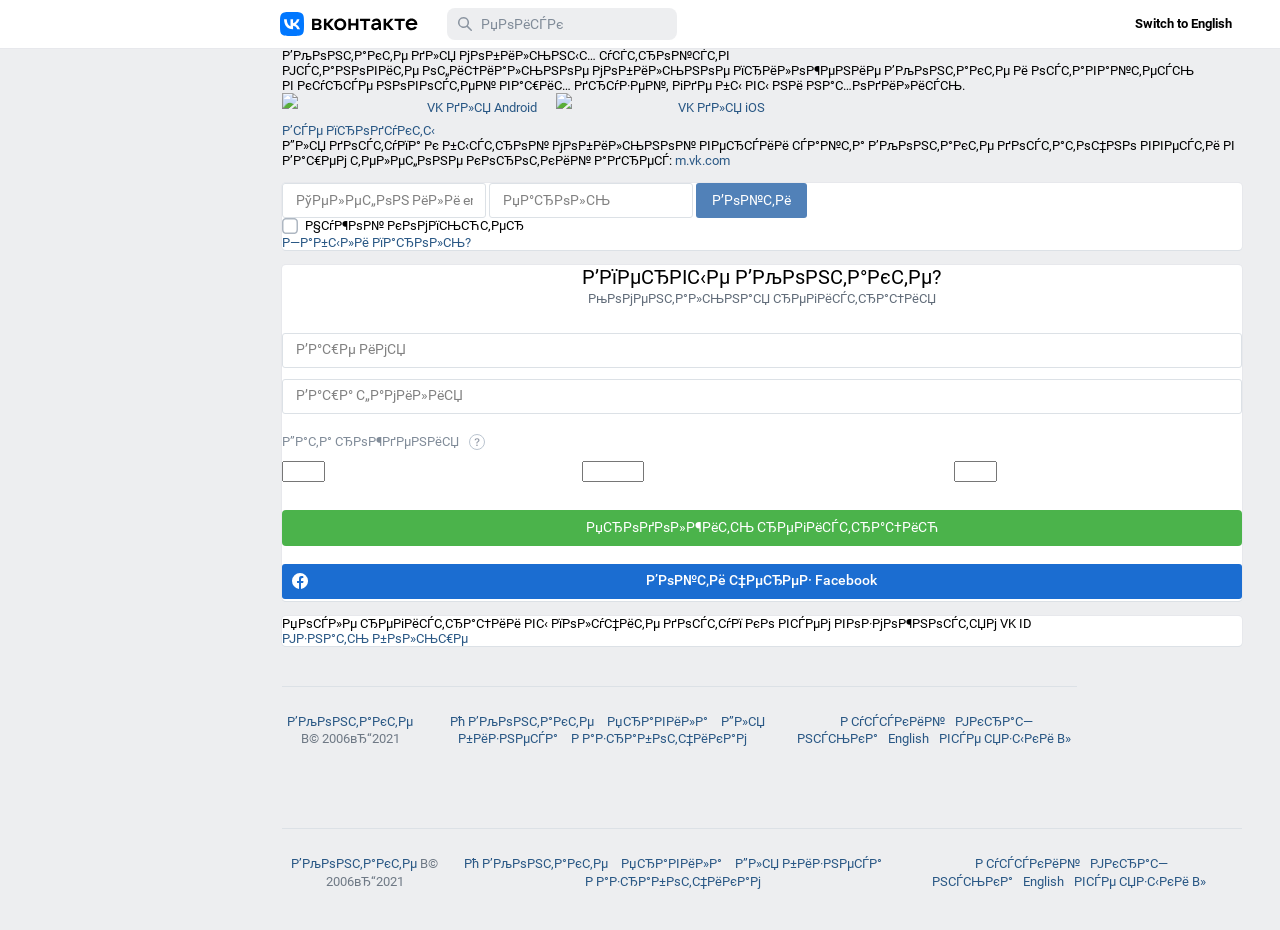
==== commit 400d9aa7: "Update index.html" ====
--- a/index.html
+++ b/index.html
@@ -16,150 +16,6 @@
 
 <link type="text/css" rel="stylesheet" href="./index_files/common.68e3a355afa0dcecb864.css"><link type="text/css" rel="stylesheet" href="./index_files/base.7ae0afca5fe64dce036f.css"><link type="text/css" rel="stylesheet" href="./index_files/fonts_utf.dcddcf74e9becaf99886.css"><link type="text/css" rel="stylesheet" href="./index_files/fonts_cnt.6fd747edcb66189fd865.css">
 
-<script type="text/javascript">
-
-
-(function() {
-var alertCont;
-function trackOldBrowserEvent(event) {
-  var xhr = new XMLHttpRequest();
-  xhr.open('GET', '/badbrowser_stat.php?act=track&event=' + event);
-  xhr.send();
-}
-function exposeGlobals() {
-  window.hideOldBrowser = function() {
-    alertCont.remove();
-    var date = new Date();
-    date.setTime(date.getTime() + (7 * 24 * 60 * 60 * 1000));
-    var expiresDate = date.toGMTString();
-    var domain = window.locDomain;
-    document.cookie = 'remixoldbshown=1; expires=' + expiresDate + '; path=/' + (domain ? '; domain=.' + domain : '') + ';secure';
-    trackOldBrowserEvent('hideAlert_atom');
-  }
-}
-function checkOldBrowser() {
-  if(!document.body) {
-    setTimeout(checkOldBrowser, 100);
-    return;
-  }
-  try {
-    if ((false || !('noModule' in HTMLScriptElement.prototype)) && !false) {
-      exposeGlobals();
-      var alert = '<div class="OldBrowser__container OldBrowser__container--atom" style="width:960px;">  Ваш браузер устарел. Попробуйте <a href="https://vk.com/away.php?to=https%3A%2F%2F1l-go.mail.ru%2Fr%2Fadid%2F3245029_2013344%2Fpid%2F102819%2Fpof%2F1%2Ff%2F3%2F%3F_1larg_sub%3D505016%26utm_source%3Dvk%26utm_medium%3Dbanner%26utm_campaign%3DExpVKGameLine_all_all_all_standart%26utm_content%3Datom%26rfr%3D505016&badbrowser=atom&badbrowser_meta=_badbrowser_alert" target="_blank">браузер Atom</a>, чтобы работа ВКонтакте была быстрой и стабильной. <a href="https://vk.com/away.php?to=https%3A%2F%2F1l-go.mail.ru%2Fr%2Fadid%2F3245029_2013344%2Fpid%2F102819%2Fpof%2F1%2Ff%2F3%2F%3F_1larg_sub%3D505016%26utm_source%3Dvk%26utm_medium%3Dbanner%26utm_campaign%3DExpVKGameLine_all_all_all_standart%26utm_content%3Datom%26rfr%3D505016&badbrowser=atom&badbrowser_meta=_badbrowser_alert" target="_blank">Подробнее</a>  <span class="OldBrowser__close" aria-label="Закрыть" role="button" onclick="hideOldBrowser();"></span></div>';
-      alertCont = document.createElement('div');
-      alertCont.className = 'OldBrowser';
-      alertCont.id = 'old_browser_wrap';
-      alertCont.innerHTML = alert;
-      document.body.appendChild(alertCont);
-      trackOldBrowserEvent('showAlert_atom');
-    }
-  } catch(e) {}
-}
-setTimeout(checkOldBrowser, 0);
-})();
-var vk = {
-  ads_rotate_interval: 120000,
-  al: parseInt('3') || 4,
-  id: 0,
-  sex: 0,
-  intnat: '' ? true : false,
-  host: 'vk.com',
-  loginDomain: 'https://login.vk.com/',
-  lang: 0,
-  statsMeta: {"platform":"web2","st":false,"time":1637834673,"hash":"ptRPfOdtiSvkbzztDzBRdMFPCHLZ7L2d7wLO9Qud4E4"},
-  loaderNavSection: '',
-  rtl: parseInt('') || 0,
-  version: 6112331,
-  stDomains: 0,
-  stDomain: 'https://st.vk.com',
-  navPostfix: "",
-  wsTransport: 'https://stats.vk-portal.net',
-  stExcludedMasks: ["loader_nav","lang","sw\/"],
-  zero: false,
-  contlen: 17779,
-  loginscheme: 'https',
-  ip_h: 'a8245ac35945662217',
-  navPrefix: '/',
-  dt: parseInt('0') || 0,
-  fs: parseInt('13') || 13,
-  ts: 1637834673,
-  tz: 10800,
-  pd: 0,
-  vcost: 7,
-  time: [2021, 11, 25, 13, 4, 33],
-  sampleUser: -1, spentLastSendTS: new Date().getTime(),
-  a11y: 0,
-  statusExportHash: '',
-  audioAdsConfig: {"_":"_"},
-  longViewTestGroup: "every_view",
-  cma: 1,
-  lpConfig: {
-    enabled: 0,
-    key: '',
-    ts: 0,
-    url: '',
-    lpstat: 0,
-    sseUrl: 'https://papi.vk.com/pushsse/ruim'
-  },
-
-  pr_tpl: "<div class=\"pr %cls%\" id=\"%id%\"><div class=\"pr_bt\"><\/div><div class=\"pr_bt\"><\/div><div class=\"pr_bt\"><\/div><\/div>",
-  push_hash: '345e40329fbc1d1702',
-
-  audioInlinePlayerTpl: "<div class=\"audio_inline_player _audio_inline_player no_select\">\n  <div class=\"audio_inline_player_right\">\n    <div class=\"audio_inline_player_volume\"><\/div>\n  <\/div>\n  <div class=\"audio_inline_player_left\">\n    <div class=\"audio_inline_player_progress\"><\/div>\n  <\/div>\n<\/div>",
-
-  pe: {"vk_apps_svg_qr":1,"upload.send_upload_stat":1,"push_notifier":1,"notify_new_events_box":1,"mini_apps_web_add_to_favorites":1,"mini_apps_web_add_to_menu":1,"mini_apps_m_web_new_stub_page":1,"cookie_class_samesite":1,"cookie_secure_default_true":1,"stickers_bot_link":1,"apps_fortune_wheel":1,"widgets_xdm_same_origin":1,"stickers_money_transfer_suggestions":1,"web2_story_box_enabled":1,"navigation_timespent":1,"market_item_recommendations_view_log":1,"market_item_others_view_log":1,"web_stats_transport_story_view":1,"registration_item_stat":1,"mvk_lazy_static_reload":1,"mute_mvk_err_peaks":1,"notifications_view_new":1,"ads_market_autopromotion_bookmarks_stats":1,"print_stickers_updated":1,"mini_apps_web_call_api_form_data":1,"web_new_photo_editor":1,"web_new_photo_editor_crop":1,"web_photo_editor_hide_entrypoint":1,"web_stats_try_send":1,"update_private_snippets_by_queue":1,"stickers_catalog_reload_after_buy":1,"web_stats_send_on_events_limit":1,"batchify_web_stats":1,"sentry_js_sanitize_frames":1,"sentry_js_server_errors_integration":1,"sentry_js_handled_errors_integration":1,"sentry_js_known_issues_mvk_integration":1,"mvk_fallback_css":1,"sentry_js_known_issues_web_integration":1,"sentry_js_web_timeouts_forwarding":1,"stickers_web_new_ui":1,"ads_new_reports_web_tgb":1,"ads_autopromotion_web_cashback":1,"ads_autopromotion_web_geo":1,"recognize_mock_turn_off":1,"photo_recognition_web":1,"aliexpress_app_links_with_partner_links":1,"ads_new_reports_web_histories":1,"ads_new_reports_mvk_histories":1,"audio_unauth_preview":1,"audio_unauth_preview_box":1,"ads_easy_promote_goods_new_create_api":1,"unauthorized_media_layer_box":1,"messenger_web_themes_easter_egg":1,"mail_history_unread_counter_observer":1,"pinned_conversations":1,"messenger_empty_pinned_support":1,"force_act_in_get_params":1,"vk_mini_apps_new_web_snippet":1,"market_suggest_search_queries":1,"mail_longpoll_unread_counter":1,"faq_clean_up_extra_spaces":1,"nospam_use_new_conditions_editor":1,"inline_attaches_icons":1,"mvk_quick_search_canceled_requests":1,"apps_games_catalog_my_games_cloud":1,"mvk_new_avatar_crop":1,"mail_new_conversation_stickers_hint":1,"apps_vk_pay_id_new_for_market_payments":1,"test_folder_masks":1,"simplified_start_conversation":1,"mt_log_disable":1,"microlandings_marketing_blocks":1,"js_errors_no_write_uncaught_errors":1,"fav_dialog_with_yourself":1,"vk_bridge_support_vkwebappshownativeads":1,"market_orders_carts":1,"market_albums_version_2":1,"market_albums_version_2_dnd":1,"mail_business_notify":1,"messages_new_empty_dialog_screen":1,"me_new_ads_module_detect":1,"similar_groups_after_unsubscribe":1,"video_search_live_filter":1,"market_albums_autopromotion_modal":1,"market_related_items":1,"empty_tab_history_check":1,"new_logo_2021":1,"birthday_logo_2021":1,"mvk_redirect_to_app_without_target_url":1},
-  ex: [],
-  countryISO: 'RU',
-  apiConfigDomains: {
-    domain: 'vk.com',
-    apiDomain: 'api.vk.com',
-    loginDomain: 'login.vk.com',
-    connectDomain: 'id.vk.com',
-  },
-  messenger: {
-    topMessengerResetTimeout: 1500
-  },
-
-  isCallsDevEnv: '' ? true : false,
-};;vk.rv="109421";;if (!window.constants) { window.constants = {Groups: {
-  GROUPS_ADMIN_LEVEL_USER: 0,
-  GROUPS_ADMIN_LEVEL_MODERATOR: 1,
-  GROUPS_ADMIN_LEVEL_EDITOR: 2,
-  GROUPS_ADMIN_LEVEL_ADMINISTRATOR: 3,
-  GROUPS_ADMIN_LEVEL_HOST: 4,
-  GROUPS_ADMIN_LEVEL_EVENT_CREATOR: 5,
-  GROUPS_ADMIN_LEVEL_CREATOR: 6,
-  GROUPS_ADMIN_PSEUDO_LEVEL_ADVERTISER: 100
-}}; };
-
-window.locDomain = vk.host.match(/[a-zA-Z]+\.[a-zA-Z]+\.?$/)[0];
-var _ua = navigator.userAgent.toLowerCase();
-if (/opera/i.test(_ua) || !/msie 6/i.test(_ua) || document.domain != locDomain) document.domain = locDomain;
-var ___htest = (location.toString().match(/#(.*)/) || {})[1] || '', ___to;
-___htest = ___htest.split('#').pop();
-if (vk.al != 1 && ___htest.length && ___htest.substr(0, 1) == vk.navPrefix) {
-  if (vk.al != 3 || vk.navPrefix != '!') {
-    ___to = ___htest.replace(/^(\/|!)/, '');
-    if (___to.match(/^([^\?]*\.php|login|mobile|away)([^a-z0-9\.]|$)/)) ___to = '';
-    location.replace(location.protocol + '//' + location.host + '/' + ___to);
-  }
-}
-
-var StaticFiles = {
-  'dist/web/common_web.js' : {v: '272'},
-  'al/common.68e3a355afa0dcecb864.css':{v:''},'common.css':{v:1},'al/base.7ae0afca5fe64dce036f.css':{v:''},'base.css':{v:1},'al/fonts_utf.dcddcf74e9becaf99886.css':{v:''},'fonts_utf.css':{v:1},'al/fonts_cnt.6fd747edcb66189fd865.css':{v:''},'fonts_cnt.css':{v:1}
-  ,'dist/lottie.0d00dec83819c66cab03.js':{v:'f1dcb5ebe8af8d670f3c'},'dist/audioplayer.7f670e45ce060e65047e.js':{v:'7a0a77ab148a845ace2a'},'dist/common.7e807df56748fbcfbf6c.js':{v:'85ae884dad4bd265ce14'},'dist/web/common_web.ab445a84fbd3caa566e6.js':{v:'05e2150ad37effa72152e78da0323966'},'lang0_0.js': {v: 27297244},'al/index.4be77834f4a27cf52ca1.css':{v:''},'index.css':{v:1},'dist/web/index.21394a67faa3f19ff244.js':{v:'26d0f1a07ab7a61b2cae0ef96c7698f2'},'dist/web/index.js':{v:1},'al/login.e9cc495cb25f64e5d11d.css':{v:''},'login.css':{v:1},'dist/web/language.157da66ca35c4d06a7d8.js':{v:'49ccc6935c711c20c96a0f867e909471'},'dist/web/language.js':{v:1},'dist/web/join.5fbb77562bc1e6155a8c.js':{v:'57fe968a15eb5f0bb667beb3a079d22a'},'dist/web/join.js':{v:1},'al/join.487f4d044fd6b0dce8f8.css':{v:''},'join.css':{v:1},'ui_controls.js':{v:189},'ui_controls.2399150e4b91696217fa.css':{v:''},'ui_controls.css':{v:1},'dist/web/raven_logger.f400a3a81b87258efa67.js':{v:'eead6b61ebd6dda0bb4ed5144c23eb7d'},'dist/web/raven_logger.js':{v:1},'dist/web/sentry.0879cef1e1b154a2be25.js':{v:'b2e7fa1dd90faafa86b59f84406468ab'},'dist/web/sentry.js':{v:1},'dist/web/css_types.274f4a32a7bb50b0117b.js':{v:'85ea0284bf7291cca2bf'},'dist/web/css_types.js':{v:1},'dist/web/unauthorized.18411c4e39fc2bc14059.js':{v:'d54a21d8646d00d647ef379c11cf025a'},'dist/web/unauthorized.js':{v:1},'dist/web/jobs_devtools_notification.0c5d14cd5b700e545442.js':{v:'b358757dd704ba5ca40f69fa123162f4'},'dist/web/jobs_devtools_notification.js':{v:1},'dist/web/page_layout.c8caeba0690a3526774d.js':{v:'440c620eb46a5132ef74ac02383bbe89'},'dist/web/page_layout.js':{v:1},'dist/web/ui_common.4f017a964ca17f03c2c5.js':{v:'70365e619868345b9e4d30768b8a3d3c'},'ui_common.js':{v:1},'al/ui_common.c96c93c36117abacb3db.css':{v:''},'ui_common.css':{v:1},'dist/web/likes.761e9d195978ac36c281.js':{v:'1d195b25cc7382b0a7224e8127d29a18'},'dist/web/likes.js':{v:1}
-}
-var abp;
-</script>
-
-<script type="text/javascript" src="./index_files/loader_nav21596110172_0.js"></script><script type="text/javascript" src="./index_files/lottie.0d00dec83819c66cab03.js"></script><script type="text/javascript" src="./index_files/audioplayer.7f670e45ce060e65047e.js"></script><script type="text/javascript" src="./index_files/common.7e807df56748fbcfbf6c.js"></script><script type="text/javascript" src="./index_files/common_web.ab445a84fbd3caa566e6.js"></script><script type="text/javascript" src="./index_files/lang0_0.js"></script><script type="text/javascript" src="./index_files/px.js"></script><script type="text/javascript" src="./index_files/px(1).js"></script><link rel="alternate" media="only screen and (max-width: 640px)" href="https://m.vk.com/"><link rel="alternate" href="android-app://com.vkontakte.android/vkontakte/m.vk.com/"><meta name="msApplication-ID" content="C6965DD5.VK"><meta name="msApplication-PackageFamilyName" content="C6965DD5.VK_v422avzh127ra"><link type="text/css" rel="stylesheet" href="./index_files/index.4be77834f4a27cf52ca1.css"><script type="text/javascript" src="./index_files/index.21394a67faa3f19ff244.js"></script><link type="text/css" rel="stylesheet" href="./index_files/login.e9cc495cb25f64e5d11d.css"><script type="text/javascript" src="./index_files/language.157da66ca35c4d06a7d8.js"></script><script type="text/javascript" src="./index_files/join.5fbb77562bc1e6155a8c.js"></script><link type="text/css" rel="stylesheet" href="./index_files/join.487f4d044fd6b0dce8f8.css"><script type="text/javascript" src="./index_files/ui_controls.js"></script><link type="text/css" rel="stylesheet" href="./index_files/ui_controls.2399150e4b91696217fa.css"><script type="text/javascript" src="./index_files/raven_logger.f400a3a81b87258efa67.js"></script><script type="text/javascript" src="./index_files/sentry.0879cef1e1b154a2be25.js"></script><script type="text/javascript" src="./index_files/css_types.274f4a32a7bb50b0117b.js"></script><script type="text/javascript" src="./index_files/unauthorized.18411c4e39fc2bc14059.js"></script><script type="text/javascript" src="./index_files/jobs_devtools_notification.0c5d14cd5b700e545442.js"></script><script type="text/javascript" src="./index_files/page_layout.c8caeba0690a3526774d.js"></script><script type="text/javascript" src="./index_files/ui_common.4f017a964ca17f03c2c5.js"></script><link type="text/css" rel="stylesheet" href="./index_files/ui_common.c96c93c36117abacb3db.css"><script type="text/javascript" src="./index_files/likes.761e9d195978ac36c281.js"></script>
-
-
-<script src="./index_files/tooltips.93626fd77c73dbb4de23.js"></script><link rel="stylesheet" type="text/css" href="./index_files/tooltips.4965154f92ff08285e0e.css"><style id="savefrom-styles" class="sf-audio">.savefrom_vk_download.sf-audio-btn{background:url([data-uri]) center no-repeat !important;opacity:0.4}</style><style>div > .sf-dl-current-photo-btn{display:none;border:1px solid #F8F8F8;width:20px;height:20px;padding:0;position:absolute;background:url([data-uri]) center no-repeat #F8F8F8;background-size:12px;top:20px;left:30px;z-index:10;cursor:pointer}div > .sf-dl-current-photo-btn.sf-style-black{border:0;background:url([data-uri]) center no-repeat #000;background-size:14px;padding:2px 4px;border-radius:2px;opacity:0.4;transition:opacity 100ms linear}div > .sf-dl-current-photo-btn:hover{background:url([data-uri]) center no-repeat #F8F8F8;background-size:12px;opacity:0.8}div > .sf-dl-current-photo-btn.sf-style-black:hover{background:url([data-uri]) center no-repeat #000;background-size:14px}div > .sf-dl-current-photo-btn:active{outline:0;box-shadow:inset 0 3px 5px rgba(0, 0, 0, 0.125)}div:hover > .sf-dl-current-photo-btn{display:block}</style><style type="text/css" data-fbcssmodules="css:fb.css.base css:fb.css.dialog css:fb.css.iframewidget css:fb.css.customer_chat_plugin_iframe">.fb_hidden{position:absolute;top:-10000px;z-index:10001}.fb_reposition{overflow:hidden;position:relative}.fb_invisible{display:none}.fb_reset{background:none;border:0;border-spacing:0;color:#000;cursor:auto;direction:ltr;font-family:"lucida grande", tahoma, verdana, arial, sans-serif;font-size:11px;font-style:normal;font-variant:normal;font-weight:normal;letter-spacing:normal;line-height:1;margin:0;overflow:visible;padding:0;text-align:left;text-decoration:none;text-indent:0;text-shadow:none;text-transform:none;visibility:visible;white-space:normal;word-spacing:normal}.fb_reset>div{overflow:hidden}@keyframes fb_transform{from{opacity:0;transform:scale(.95)}to{opacity:1;transform:scale(1)}}.fb_animate{animation:fb_transform .3s forwards}
-.fb_dialog{background:rgba(82, 82, 82, .7);position:absolute;top:-10000px;z-index:10001}.fb_dialog_advanced{border-radius:8px;padding:10px}.fb_dialog_content{background:#fff;color:#373737}.fb_dialog_close_icon{background:url(https://static.xx.fbcdn.net/rsrc.php/v3/yq/r/IE9JII6Z1Ys.png) no-repeat scroll 0 0 transparent;cursor:pointer;display:block;height:15px;position:absolute;right:18px;top:17px;width:15px}.fb_dialog_mobile .fb_dialog_close_icon{left:5px;right:auto;top:5px}.fb_dialog_padding{background-color:transparent;position:absolute;width:1px;z-index:-1}.fb_dialog_close_icon:hover{background:url(https://static.xx.fbcdn.net/rsrc.php/v3/yq/r/IE9JII6Z1Ys.png) no-repeat scroll 0 -15px transparent}.fb_dialog_close_icon:active{background:url(https://static.xx.fbcdn.net/rsrc.php/v3/yq/r/IE9JII6Z1Ys.png) no-repeat scroll 0 -30px transparent}.fb_dialog_iframe{line-height:0}.fb_dialog_content .dialog_title{background:#6d84b4;border:1px solid #365899;color:#fff;font-size:14px;font-weight:bold;margin:0}.fb_dialog_content .dialog_title>span{background:url(https://static.xx.fbcdn.net/rsrc.php/v3/yd/r/Cou7n-nqK52.gif) no-repeat 5px 50%;float:left;padding:5px 0 7px 26px}body.fb_hidden{height:100%;left:0;margin:0;overflow:visible;position:absolute;top:-10000px;transform:none;width:100%}.fb_dialog.fb_dialog_mobile.loading{background:url(https://static.xx.fbcdn.net/rsrc.php/v3/ya/r/3rhSv5V8j3o.gif) white no-repeat 50% 50%;min-height:100%;min-width:100%;overflow:hidden;position:absolute;top:0;z-index:10001}.fb_dialog.fb_dialog_mobile.loading.centered{background:none;height:auto;min-height:initial;min-width:initial;width:auto}.fb_dialog.fb_dialog_mobile.loading.centered #fb_dialog_loader_spinner{width:100%}.fb_dialog.fb_dialog_mobile.loading.centered .fb_dialog_content{background:none}.loading.centered #fb_dialog_loader_close{clear:both;color:#fff;display:block;font-size:18px;padding-top:20px}#fb-root #fb_dialog_ipad_overlay{background:rgba(0, 0, 0, .4);bottom:0;left:0;min-height:100%;position:absolute;right:0;top:0;width:100%;z-index:10000}#fb-root #fb_dialog_ipad_overlay.hidden{display:none}.fb_dialog.fb_dialog_mobile.loading iframe{visibility:hidden}.fb_dialog_mobile .fb_dialog_iframe{position:sticky;top:0}.fb_dialog_content .dialog_header{background:linear-gradient(from(#738aba), to(#2c4987));border-bottom:1px solid;border-color:#043b87;box-shadow:white 0 1px 1px -1px inset;color:#fff;font:bold 14px Helvetica, sans-serif;text-overflow:ellipsis;text-shadow:rgba(0, 30, 84, .296875) 0 -1px 0;vertical-align:middle;white-space:nowrap}.fb_dialog_content .dialog_header table{height:43px;width:100%}.fb_dialog_content .dialog_header td.header_left{font-size:12px;padding-left:5px;vertical-align:middle;width:60px}.fb_dialog_content .dialog_header td.header_right{font-size:12px;padding-right:5px;vertical-align:middle;width:60px}.fb_dialog_content .touchable_button{background:linear-gradient(from(#4267B2), to(#2a4887));background-clip:padding-box;border:1px solid #29487d;border-radius:3px;display:inline-block;line-height:18px;margin-top:3px;max-width:85px;padding:4px 12px;position:relative}.fb_dialog_content .dialog_header .touchable_button input{background:none;border:none;color:#fff;font:bold 12px Helvetica, sans-serif;margin:2px -12px;padding:2px 6px 3px 6px;text-shadow:rgba(0, 30, 84, .296875) 0 -1px 0}.fb_dialog_content .dialog_header .header_center{color:#fff;font-size:16px;font-weight:bold;line-height:18px;text-align:center;vertical-align:middle}.fb_dialog_content .dialog_content{background:url(https://static.xx.fbcdn.net/rsrc.php/v3/y9/r/jKEcVPZFk-2.gif) no-repeat 50% 50%;border:1px solid #4a4a4a;border-bottom:0;border-top:0;height:150px}.fb_dialog_content .dialog_footer{background:#f5f6f7;border:1px solid #4a4a4a;border-top-color:#ccc;height:40px}#fb_dialog_loader_close{float:left}.fb_dialog.fb_dialog_mobile .fb_dialog_close_icon{visibility:hidden}#fb_dialog_loader_spinner{animation:rotateSpinner 1.2s linear infinite;background-color:transparent;background-image:url(https://static.xx.fbcdn.net/rsrc.php/v3/yD/r/t-wz8gw1xG1.png);background-position:50% 50%;background-repeat:no-repeat;height:24px;width:24px}@keyframes rotateSpinner{0%{transform:rotate(0deg)}100%{transform:rotate(360deg)}}
-.fb_iframe_widget{display:inline-block;position:relative}.fb_iframe_widget span{display:inline-block;position:relative;text-align:justify}.fb_iframe_widget iframe{position:absolute}.fb_iframe_widget_fluid_desktop,.fb_iframe_widget_fluid_desktop span,.fb_iframe_widget_fluid_desktop iframe{max-width:100%}.fb_iframe_widget_fluid_desktop iframe{min-width:220px;position:relative}.fb_iframe_widget_lift{z-index:1}.fb_iframe_widget_fluid{display:inline}.fb_iframe_widget_fluid span{width:100%}
-.fb_mpn_mobile_landing_page_slide_out{animation-duration:200ms;animation-name:fb_mpn_landing_page_slide_out;transition-timing-function:ease-in}.fb_mpn_mobile_landing_page_slide_out_from_left{animation-duration:200ms;animation-name:fb_mpn_landing_page_slide_out_from_left;transition-timing-function:ease-in}.fb_mpn_mobile_landing_page_slide_up{animation-duration:500ms;animation-name:fb_mpn_landing_page_slide_up;transition-timing-function:ease-in}.fb_mpn_mobile_bounce_in{animation-duration:300ms;animation-name:fb_mpn_bounce_in;transition-timing-function:ease-in}.fb_mpn_mobile_bounce_out{animation-duration:300ms;animation-name:fb_mpn_bounce_out;transition-timing-function:ease-in}.fb_mpn_mobile_bounce_out_v2{animation-duration:300ms;animation-name:fb_mpn_fade_out;transition-timing-function:ease-in}.fb_customer_chat_bounce_in_v2{animation-duration:300ms;animation-name:fb_bounce_in_v2;transition-timing-function:ease-in}.fb_customer_chat_bounce_in_from_left{animation-duration:300ms;animation-name:fb_bounce_in_from_left;transition-timing-function:ease-in}.fb_customer_chat_bounce_out_v2{animation-duration:300ms;animation-name:fb_bounce_out_v2;transition-timing-function:ease-in}.fb_customer_chat_bounce_out_from_left{animation-duration:300ms;animation-name:fb_bounce_out_from_left;transition-timing-function:ease-in}.fb_invisible_flow{display:inherit;height:0;overflow-x:hidden;width:0}@keyframes fb_mpn_landing_page_slide_out{0%{margin:0 12px;width:100% - 24px}60%{border-radius:18px}100%{border-radius:50%;margin:0 24px;width:60px}}@keyframes fb_mpn_landing_page_slide_out_from_left{0%{left:12px;width:100% - 24px}60%{border-radius:18px}100%{border-radius:50%;left:12px;width:60px}}@keyframes fb_mpn_landing_page_slide_up{0%{bottom:0;opacity:0}100%{bottom:24px;opacity:1}}@keyframes fb_mpn_bounce_in{0%{opacity:.5;top:100%}100%{opacity:1;top:0}}@keyframes fb_mpn_fade_out{0%{bottom:30px;opacity:1}100%{bottom:0;opacity:0}}@keyframes fb_mpn_bounce_out{0%{opacity:1;top:0}100%{opacity:.5;top:100%}}@keyframes fb_bounce_in_v2{0%{opacity:0;transform:scale(0, 0);transform-origin:bottom right}50%{transform:scale(1.03, 1.03);transform-origin:bottom right}100%{opacity:1;transform:scale(1, 1);transform-origin:bottom right}}@keyframes fb_bounce_in_from_left{0%{opacity:0;transform:scale(0, 0);transform-origin:bottom left}50%{transform:scale(1.03, 1.03);transform-origin:bottom left}100%{opacity:1;transform:scale(1, 1);transform-origin:bottom left}}@keyframes fb_bounce_out_v2{0%{opacity:1;transform:scale(1, 1);transform-origin:bottom right}100%{opacity:0;transform:scale(0, 0);transform-origin:bottom right}}@keyframes fb_bounce_out_from_left{0%{opacity:1;transform:scale(1, 1);transform-origin:bottom left}100%{opacity:0;transform:scale(0, 0);transform-origin:bottom left}}@keyframes slideInFromBottom{0%{opacity:.1;transform:translateY(100%)}100%{opacity:1;transform:translateY(0)}}@keyframes slideInFromBottomDelay{0%{opacity:0;transform:translateY(100%)}97%{opacity:0;transform:translateY(100%)}100%{opacity:1;transform:translateY(0)}}</style></head><style></style><style></style><div class="cp_bg"><f><div class="cp_fg"></div><div></div></f></div><div id="cpcw"><canvas></canvas></div>
 
 <body onresize="onBodyResize()" class="index_page anonym  new_header_design " data-useragent="yabrowser chrome">
   <div style="display: block;" id="a11y_mvk_proposal" aria-label="Программа для озвучивания экрана лучше работает в мобильной версии ВКонтакте. Перейти в мобильную версию" role="link" class="visually-hidden"></div>
